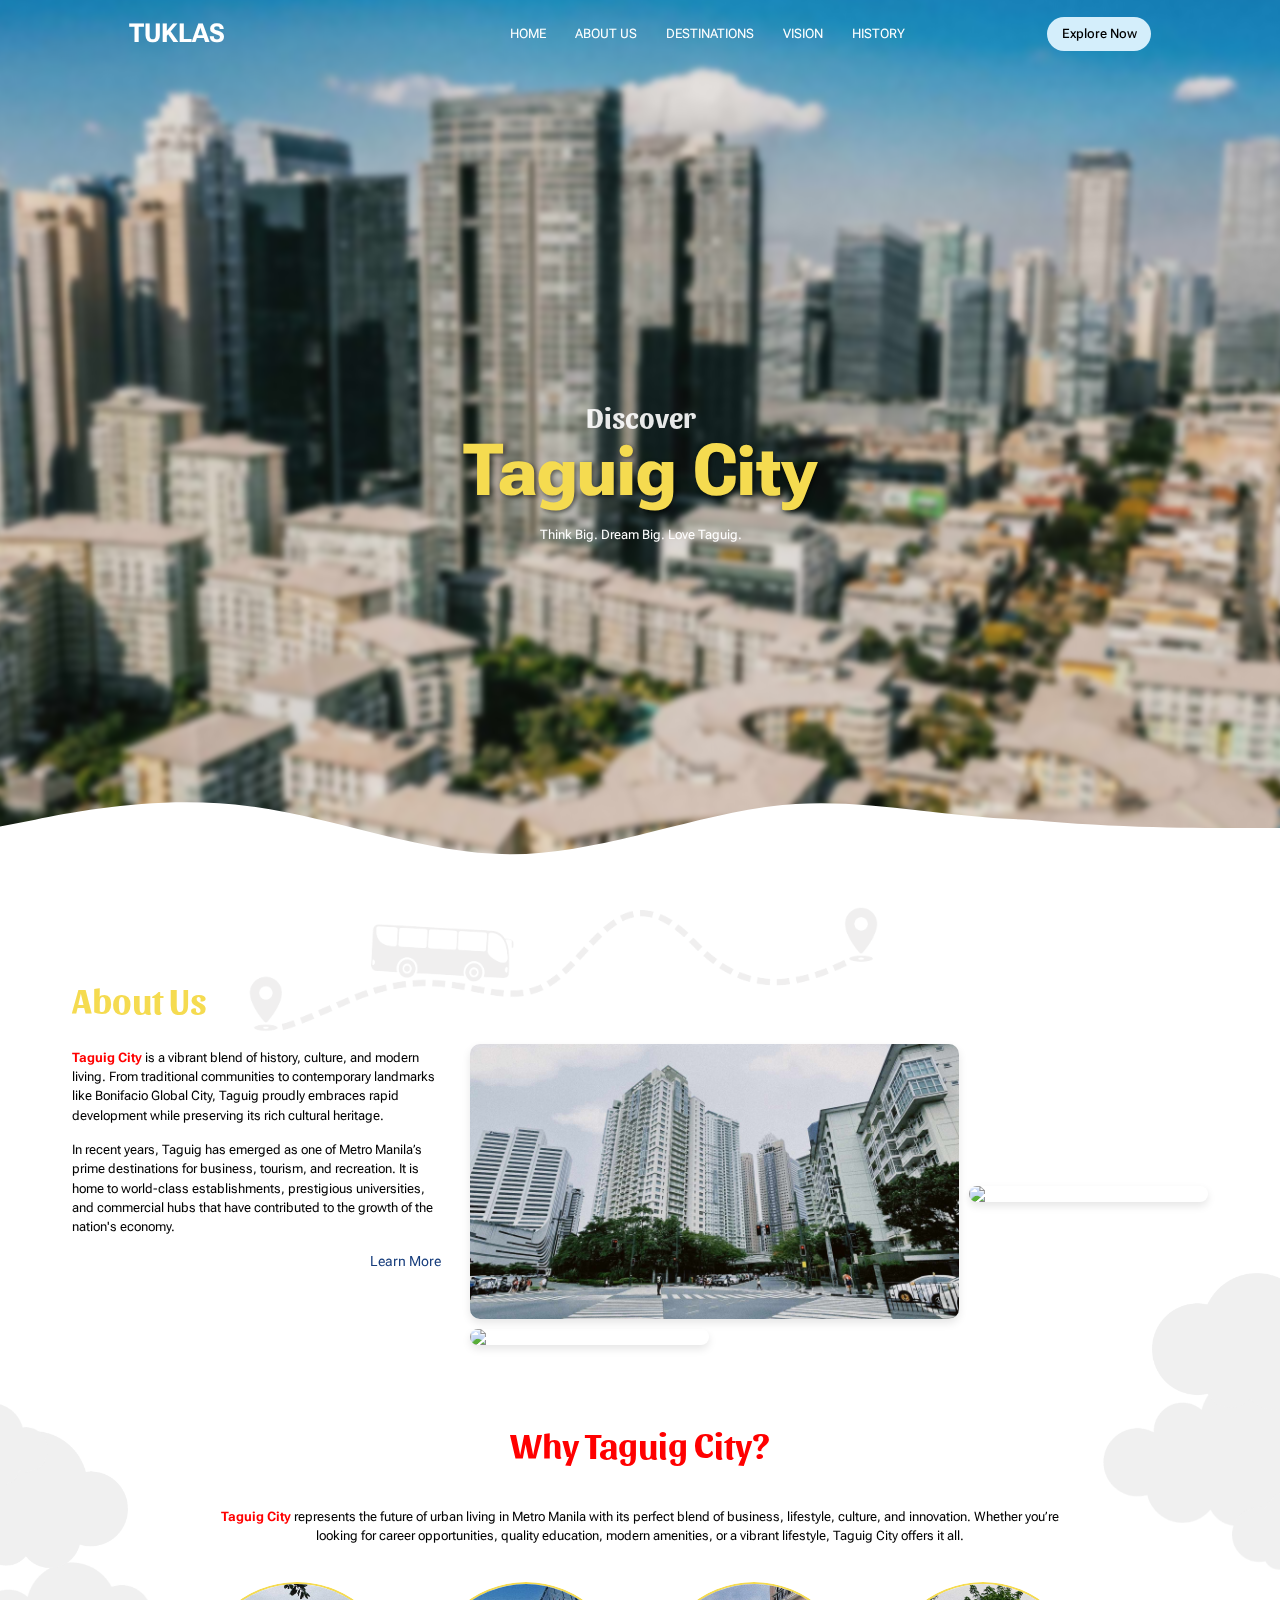
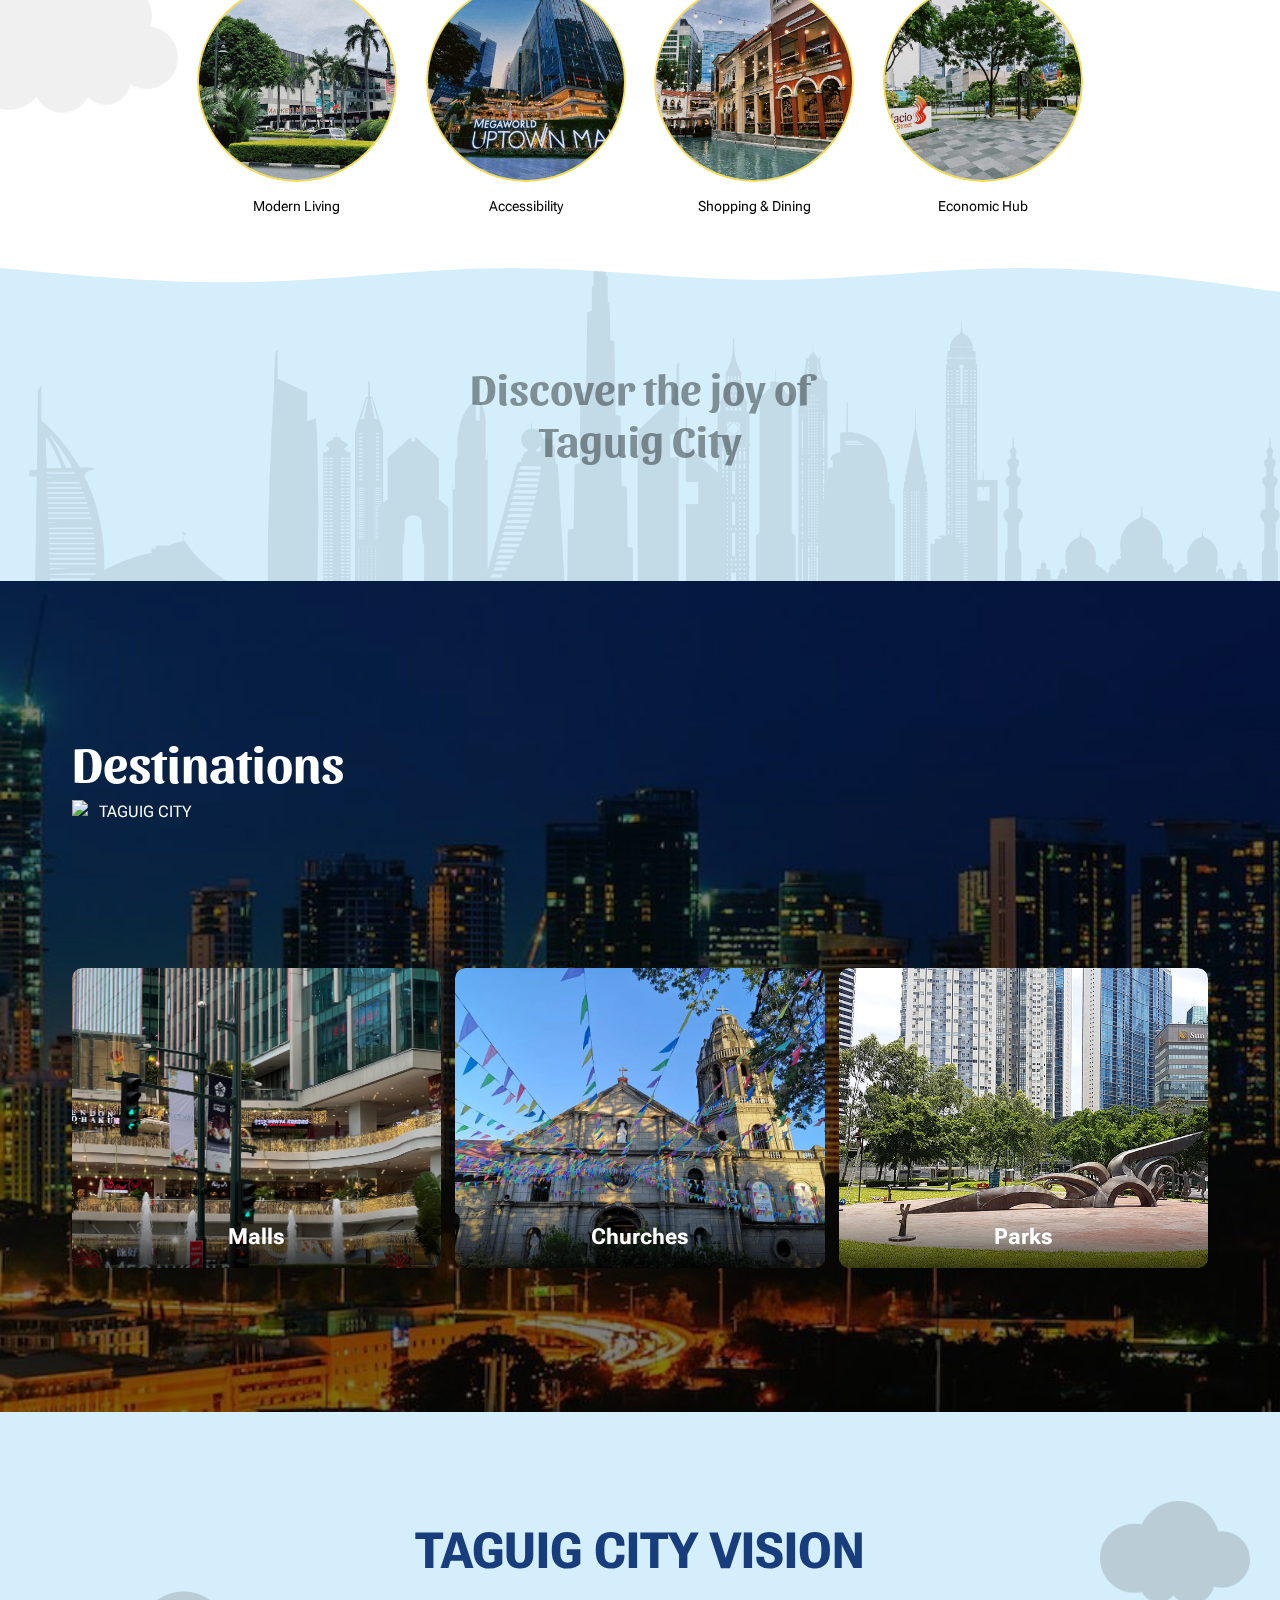
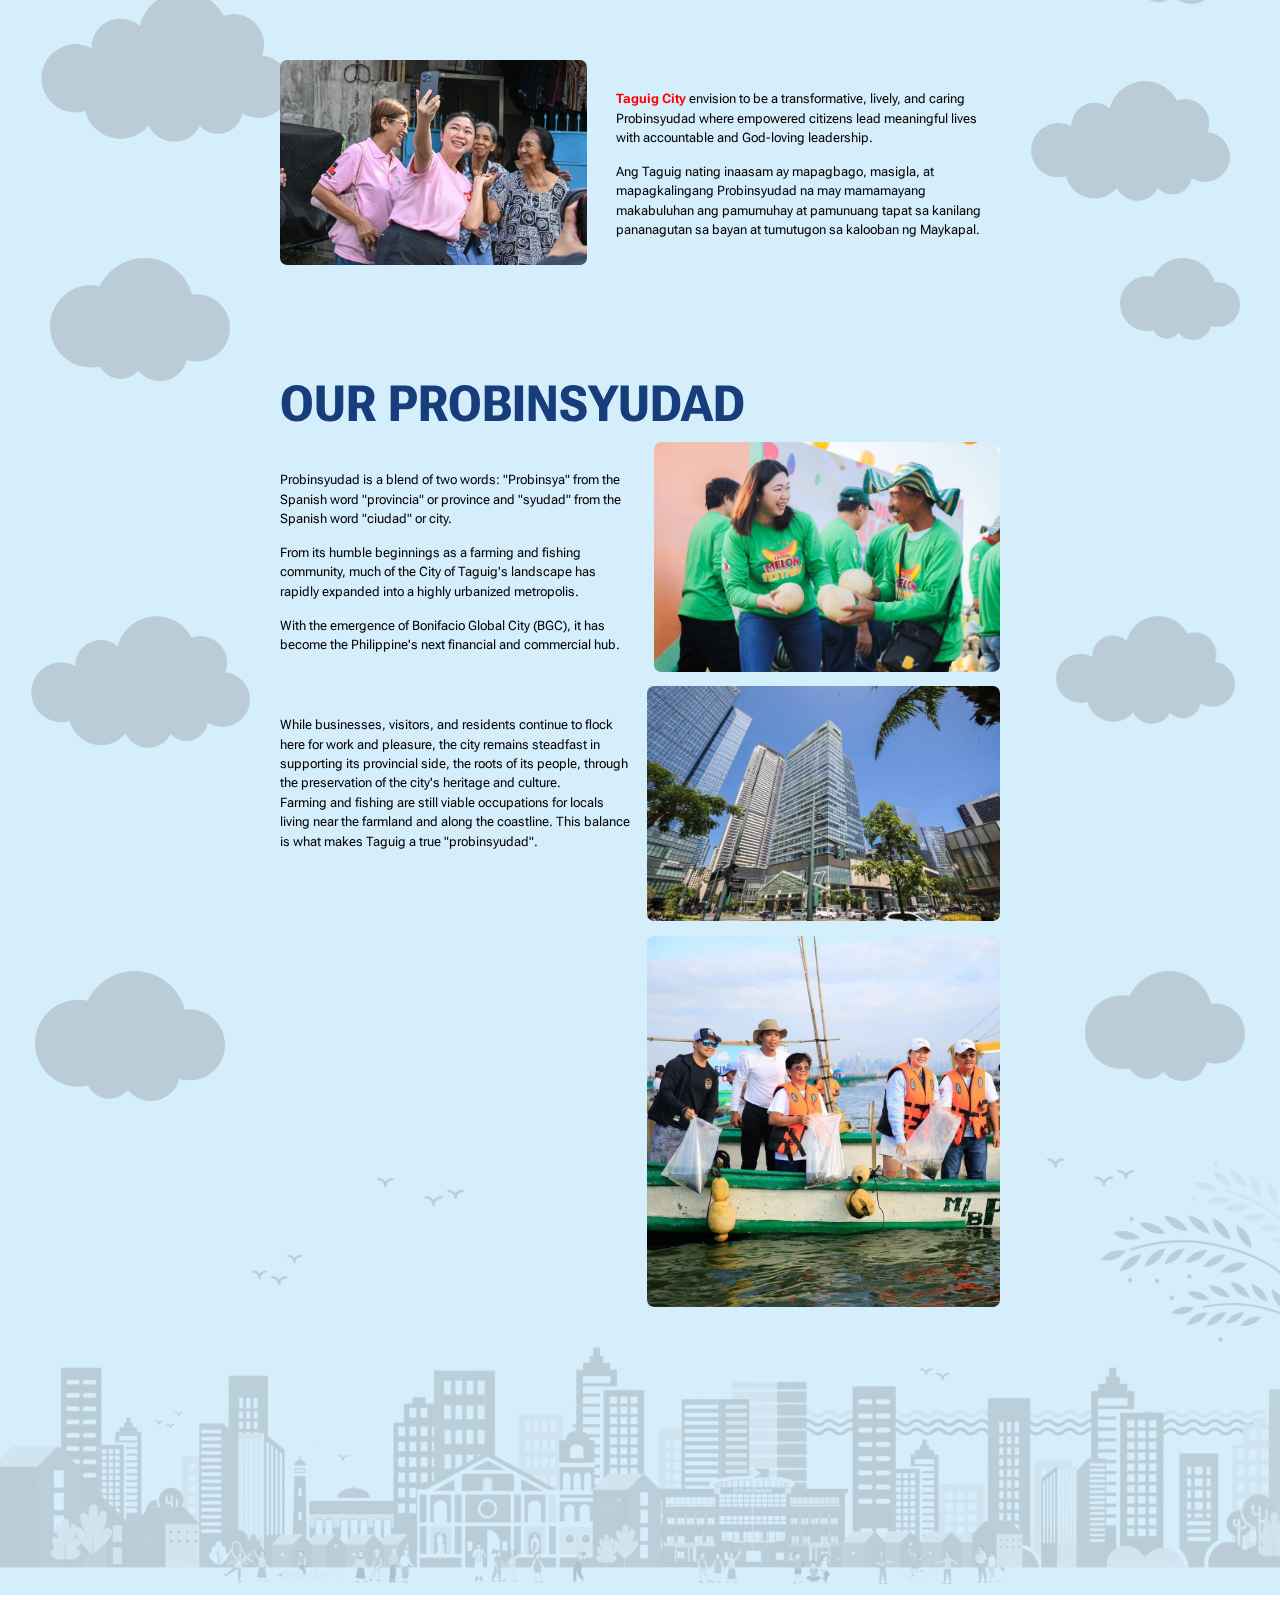
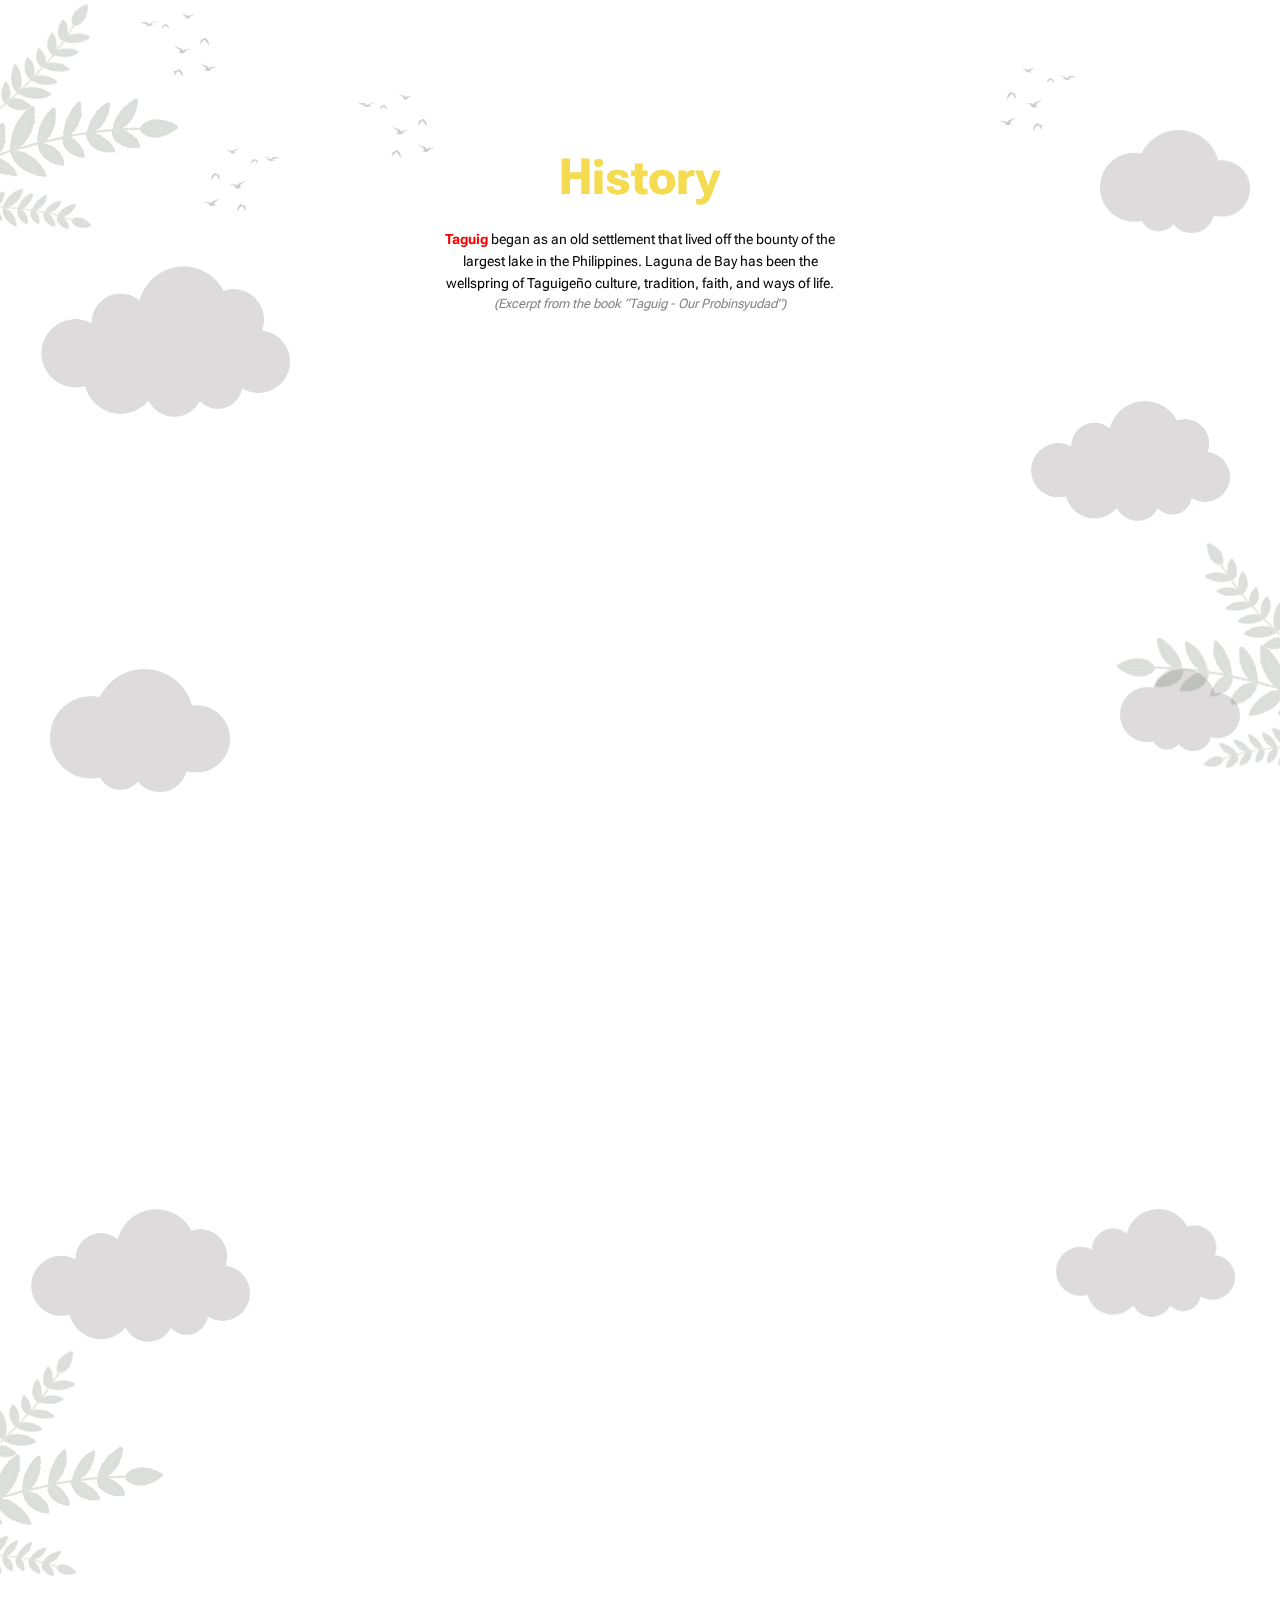
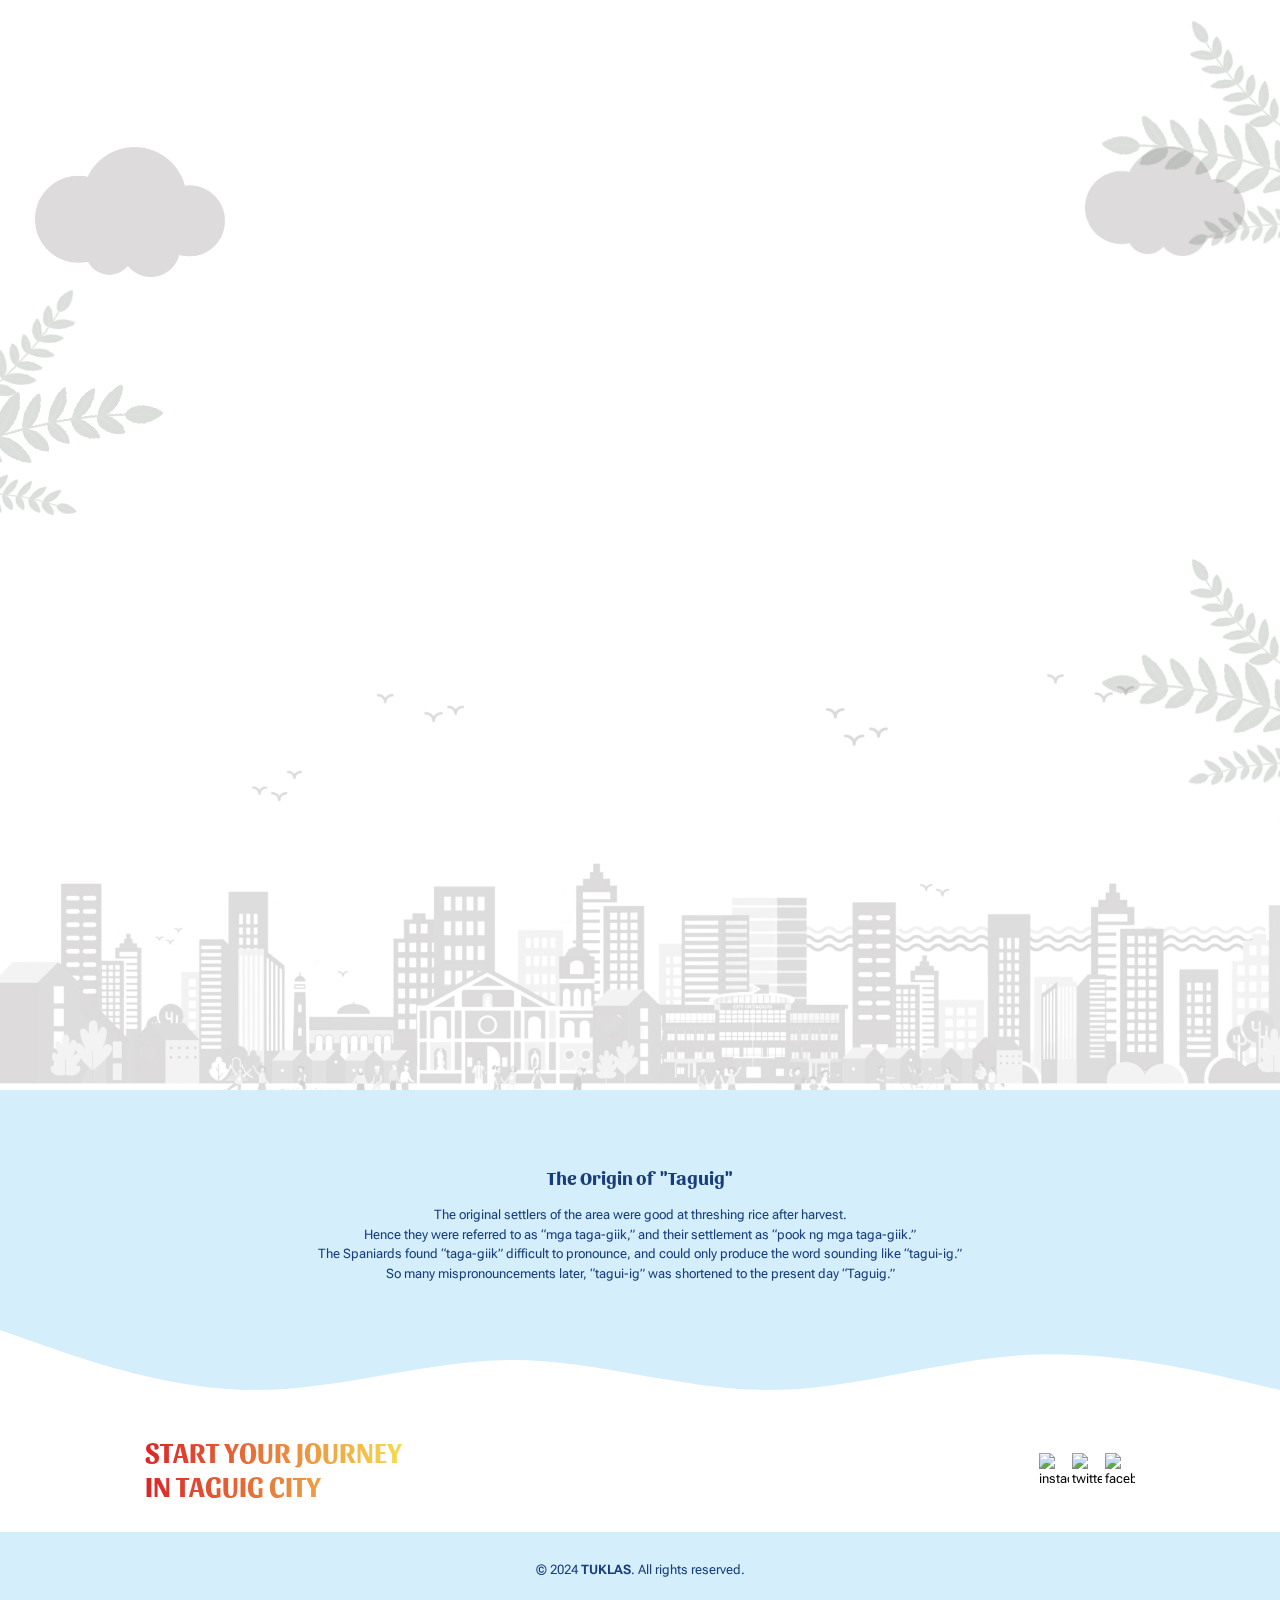
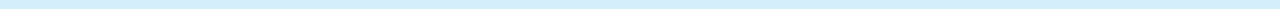
==== index.html @ 66b0b045 "Update index.html" ====
<!DOCTYPE html>
<html lang="en">
  <head>
    <meta charset="UTF-8" />
    <meta name="viewport" content="width=device-width, initial-scale=1.0" />
    <link rel="preconnect" href="https://fonts.googleapis.com" />
    <link rel="preconnect" href="https://fonts.gstatic.com" crossorigin />
    <link
      href="https://fonts.googleapis.com/css2?family=Crimson+Text:ital,wght@0,400;0,600;0,700;1,400;1,600;1,700&family=Roboto+Flex:opsz,wght@8..144,100..1000&family=Sansita:ital,wght@0,400;0,700;0,800;0,900;1,400;1,700;1,800;1,900&display=swap"
      rel="stylesheet"
    />
    <link rel="stylesheet" type="text/css" href="./resources/css/style.css" />
    <title>Tuklas</title>
  </head>
  <body>
    <div class="home container">
      <div class="overlay">
        <header>
          <nav>
            <div class="logo">
              <a href="#"><h1>TUKLAS</h1></a>
            </div>
            <div class="explore-burger">
              <a href="./app/app.html"
                ><button class="explore-btn">Explore Now</button></a
              >
              <div class="hamburger">
                <div class="bar"></div>
                <div class="bar"></div>
                <div class="bar"></div>
              </div>
            </div>
            <ul class="nav-items">
              <li><a href="#">HOME</a></li>
              <li><a href="#">ABOUT US</a></li>
              <li><a href="#">DESTINATIONS</a></li>
              <li><a href="#">VISION</a></li>
              <li><a href="#">HISTORY</a></li>
            </ul>
            <a href="./app/app.html"
              ><button class="explore-btn">Explore Now</button></a
            >
          </nav>
        </header>
        <section class="hero">
          <div class="hero-content">
            <h2>Discover</h2>
            <h1>Taguig City</h1>
            <p>Think Big. Dream Big. Love Taguig.</p>
          </div>
        </section>
      </div>
    </div>
    <!-- About Section -->
    <div class="about container">
      <img class="about-element" src="./resources/images/about-element.png" />
      <div class="about-content">
        <h2>About Us</h2>
        <p>
          <span style="font-weight: bold; color: red">Taguig City</span> is a
          vibrant blend of history, culture, and modern living. From traditional
          communities to contemporary landmarks like Bonifacio Global City,
          Taguig proudly embraces rapid development while preserving its rich
          cultural heritage.
        </p>
        <p>
          In recent years, Taguig has emerged as one of Metro Manila’s prime
          destinations for business, tourism, and recreation. It is home to
          world-class establishments, prestigious universities, and commercial
          hubs that have contributed to the growth of the nation's economy.
        </p>
        <button>Learn More</button>
      </div>
      <div class="about-images">
        <img src="./resources/images/about-1.png" />
        <img src="./resources/images/about-2.png" />
        <img src="./resources/images/about-3.png" />
      </div>
    </div>
    <!-- Why Section -->
    <div class="why container">
      <!-- left -->
      <img class="why-element-1" src="./resources/images/why-element-1.png" />
      <img class="why-element-2" src="./resources/images/why-element-2.png" />
      <img class="why-element-3" src="./resources/images/why-element-2.png" />
      <!-- right -->
      <img class="why-element-4" src="./resources/images/why-element-1.png" />
      <img class="why-element-5" src="./resources/images/why-element-2.png" />
      <img class="why-element-6" src="./resources/images/why-element-2.png" />
      <div class="why-content">
        <h2>Why Taguig City?</h2>
        <p>
          <span style="font-weight: bold; color: red">Taguig City</span>
          represents the future of urban living in Metro Manila with its perfect
          blend of business, lifestyle, culture, and innovation. Whether you’re
          looking for career opportunities, quality education, modern amenities,
          or a vibrant lifestyle, Taguig City offers it all.
        </p>
        <div class="why-images">
          <div class="why-item-1 why-images-item">
            <div class="image-container">
              <img
                class="main-image"
                src="./resources/images/why-1.jpg"
                alt="Why Image 1"
              />
              <img
                class="hover-image"
                src="./resources/images/why-1-hover.jpg"
                alt="Why Image 1 Hover"
              />
            </div>
            <h2>Modern Living</h2>
          </div>
          <div class="why-item-2 why-images-item">
            <div class="image-container">
              <img
                class="main-image"
                src="./resources/images/why-2.jpg"
                alt="Why Image 2"
              />
              <img
                class="hover-image"
                src="./resources/images/why-2-hover.jpg"
                alt="Why Image 2 Hover"
              />
            </div>
            <h2>Accessibility</h2>
          </div>
          <div class="why-item-3 why-images-item">
            <div class="image-container">
              <img
                class="main-image"
                src="./resources/images/why-3.jpg"
                alt="Why Image 3"
              />
              <img
                class="hover-image"
                src="./resources/images/why-3-hover.jpg"
                alt="Why Image 3 Hover"
              />
            </div>
            <h2>Shopping & Dining</h2>
          </div>
          <div class="why-item-4 why-images-item">
            <div class="image-container">
              <img
                class="main-image"
                src="./resources/images/why-4.jpg"
                alt="Why Image 4"
              />
              <img
                class="hover-image"
                src="./resources/images/why-4-hover.jpg"
                alt="Why Image 4 Hover"
              />
            </div>
            <h2>Economic Hub</h2>
          </div>
        </div>
      </div>
    </div>
    <section class="discover container">
      <div class="wave-container">
        <svg
          xmlns="http://www.w3.org/2000/svg"
          viewBox="0 0 1440 320"
          preserveAspectRatio="none"
        >
          <path
            fill="#ffffff"
            d="M0,96L48,112C96,128,192,160,288,160C384,160,480,128,576,128C672,128,768,160,864,160C960,160,1056,128,1152,122.7C1248,117,1344,139,1392,149.3L1440,160L1440,320L1392,320C1344,320,1248,320,1152,320C1056,320,960,320,864,320C768,320,672,320,576,320C480,320,384,320,288,320C192,320,96,320,48,320L0,320Z"
          ></path>
        </svg>
      </div>
      <div class="discover-content">
        <h2>Discover the joy of <br />Taguig City</h2>
      </div>
      <img
        class="discover-element"
        src="./resources/images/discover-element.png"
      />
    </section>
    <section class="destinations container">
      <div class="destinations-header">
        <h2>Destinations</h2>
        <p>
          <img
            width="20"
            height="20"
            src="https://img.icons8.com/ios-glyphs/20/ffffff/marker--v1.png"
            alt="marker--v1"
          />Taguig City
        </p>
      </div>
      <div class="destination-items">
        <div class="destination-item">
          <div class="destination-image-container">
            <img src="./resources/images/destination-1.webp" alt="Malls" />
            <h3>Malls</h3>
          </div>
        </div>
        <div class="destination-item">
          <div class="destination-image-container">
            <img src="./resources/images/destination-2.webp" alt="Churches" />
            <h3>Churches</h3>
          </div>
        </div>
        <div class="destination-item">
          <div class="destination-image-container">
            <img src="./resources/images/destination-3.jpg" alt="Parks" />
            <h3>Parks</h3>
          </div>
        </div>
        <!-- <div class="destination-item">
          <div class="destination-image-container">
            <img src="./resources/images/destination-4.jpg" alt="History" />
            <h3>History</h3>
          </div>
        </div> -->
      </div>
    </section>
    <section class="vision container">
      <img
        src="./resources/images/cloud-3.png"
        class="vision-element vision-element-1"
      />
      <img
        src="./resources/images/cloud-4.png"
        class="vision-element vision-element-2"
      />
      <img
        src="./resources/images/cloud-3.png"
        class="vision-element vision-element-3"
      />
      <img
        src="./resources/images/cloud-4.png"
        class="vision-element vision-element-4"
      />
      <img
        src="./resources/images/cloud-3.png"
        class="vision-element vision-element-5"
      />
      <img
        src="./resources/images/cloud-4.png"
        class="vision-element vision-element-6"
      />
      <img
        src="./resources/images/cloud-3.png"
        class="vision-element vision-element-7"
      />
      <img
        src="./resources/images/cloud-4.png"
        class="vision-element vision-element-8"
      />
      <img
        src="./resources/images/cloud-3.png"
        class="vision-element vision-element-9"
      />
      <h2>Taguig City Vision</h2>
      <div class="vision-content">
        <img src="./resources/images/vision-1.jpg" />
        <div>
          <p>
            <span style="font-weight: bold; color: red">Taguig City</span>
            envision to be a transformative, lively, and caring Probinsyudad
            where empowered citizens lead meaningful lives with accountable and
            God-loving leadership.
          </p>
          <p>
            Ang Taguig nating inaasam ay mapagbago, masigla, at mapagkalingang
            Probinsyudad na may mamamayang makabuluhan ang pamumuhay at
            pamunuang tapat sa kanilang pananagutan sa bayan at tumutugon sa
            kalooban ng Maykapal.
          </p>
        </div>
      </div>
      <div class="province-content">
        <h2>Our Probinsyudad</h2>
        <div class="province-content-1">
          <div>
            <p>
              Probinsyudad is a blend of two words: "Probinsya" from the Spanish
              word "provincia" or province and "syudad" from the Spanish word
              "ciudad" or city.
            </p>
            <p>
              From its humble beginnings as a farming and fishing community,
              much of the City of Taguig's landscape has rapidly expanded into a
              highly urbanized metropolis.
            </p>
            <p>
              With the emergence of Bonifacio Global City (BGC), it has become
              the Philippine's next financial and commercial hub.
            </p>
          </div>
          <img src="./resources/images/vision-2.jpg" />
        </div>
        <div class="province-content-2">
          <div>
            <p>
              While businesses, visitors, and residents continue to flock here
              for work and pleasure, the city remains steadfast in supporting
              its provincial side, the roots of its people, through the
              preservation of the city's heritage and culture.
            </p>
            <p>
              Farming and fishing are still viable occupations for locals living
              near the farmland and along the coastline. This balance is what
              makes Taguig a true "probinsyudad".
            </p>
          </div>
          <img src="./resources/images/vision-3.jpg" class="vision-img-1" />
          <img src="./resources/images/vision-4.jpg" class="vision-img-2" />
        </div>
        <img
          src="./resources/images/vision-element.png"
          class="vision-footer-element"
        />
      </div>
    </section>
    <section class="history container">
      <img
        src="./resources/images/cloud-3.png"
        class="vision-element vision-element-1 history-element history-element-1"
      />
      <img
        src="./resources/images/cloud-4.png"
        class="vision-element vision-element-2 history-element history-element-2"
      />
      <img
        src="./resources/images/cloud-3.png"
        class="vision-element vision-element-3 history-element history-element-3"
      />
      <img
        src="./resources/images/cloud-4.png"
        class="vision-element vision-element-4 history-element history-element-4"
      />
      <img
        src="./resources/images/cloud-3.png"
        class="vision-element vision-element-5 history-element history-element-5"
      />
      <img
        src="./resources/images/cloud-4.png"
        class="vision-element vision-element-6 history-element history-element-6"
      />
      <img
        src="./resources/images/cloud-3.png"
        class="vision-element vision-element-7 history-element history-element-7"
      />
      <img
        src="./resources/images/cloud-4.png"
        class="vision-element vision-element-8 history-element history-element-8"
      />
      <img
        src="./resources/images/cloud-3.png"
        class="vision-element vision-element-9 history-element history-element-9"
      />
      <div class="birds-container">
        <img src="./resources/images/birds.png" class="bird-1" />
        <img src="./resources/images/birds.png" class="bird-2" />
        <img src="./resources/images/birds.png" class="bird-3" />
        <img src="./resources/images/birds.png" class="bird-4" />
        <!-- <img src="./resources/images/birds.png" class="bird-5" />
        <img src="./resources/images/birds.png" class="bird-6" /> -->
      </div>
      <div class="leaves-container">
        <!-- Left leaves -->
        <div class="leaf-left-1">
          <img src="./resources/images/leaf.gif" class="leaf-1" />
          <img src="./resources/images/leaf.gif" class="leaf-2" />
          <img src="./resources/images/leaf.gif" class="leaf-3" />
        </div>

        <div class="leaf-left-2">
          <img src="./resources/images/leaf.gif" class="leaf-1" />
          <img src="./resources/images/leaf.gif" class="leaf-2" />
          <img src="./resources/images/leaf.gif" class="leaf-3" />
        </div>

        <div class="leaf-left-3">
          <img src="./resources/images/leaf.gif" class="leaf-1" />
          <img src="./resources/images/leaf.gif" class="leaf-2" />
          <img src="./resources/images/leaf.gif" class="leaf-3" />
        </div>

        <!-- Right leaves -->
        <div class="leaf-right-1">
          <img src="./resources/images/leaf.gif" class="leaf-1" />
          <img src="./resources/images/leaf.gif" class="leaf-2" />
          <img src="./resources/images/leaf.gif" class="leaf-3" />
        </div>

        <div class="leaf-right-2">
          <img src="./resources/images/leaf.gif" class="leaf-1" />
          <img src="./resources/images/leaf.gif" class="leaf-2" />
          <img src="./resources/images/leaf.gif" class="leaf-3" />
        </div>

        <div class="leaf-right-3">
          <img src="./resources/images/leaf.gif" class="leaf-1" />
          <img src="./resources/images/leaf.gif" class="leaf-2" />
          <img src="./resources/images/leaf.gif" class="leaf-3" />
        </div>
      </div>

      <div class="history-content">
        <div class="history-header">
          <h2>History</h2>
          <div>
            <p style="font-size: 1rem">
              <span style="font-weight: bold; color: red">Taguig</span> began as
              an old settlement that lived off the bounty of the largest lake in
              the Philippines. Laguna de Bay has been the wellspring of
              Taguigeño culture, tradition, faith, and ways of life.
            </p>
            <p class="sub">
              (Excerpt from the book “Taguig - Our Probinsyudad”)
            </p>
          </div>
        </div>
        <div class="history-items">
          <div class="history-item history-item-1" data-period="1">
            <img
              src="./resources/images/history-1.jpg"
              alt="Early Taguig History"
            />
            <div class="history-description history-description-1">
              <li>
                <span style="font-weight: bold">Early 1500s</span> - Started as
                a settlement under the Kingdom of Tondo with a population of
                about 800 farmers and fishermen, believed to be mixed with
                Chinese settlers.
              </li>
              <li>
                <span style="font-weight: bold">1583</span> - Formally
                recognized as a part of the Encomienda del Tondo.
              </li>
            </div>
          </div>

          <div class="history-item history-item-2" data-period="2">
            <img src="./resources/images/history-2.jpg" alt="Colonial Taguig" />
            <div class="history-description history-description-2">
              <li>
                <span style="font-weight: bold">1587</span> - The settlement
                already known as Taguig was declared a pueblo or town of the
                province of Manila, comprised of nine (9) barrios.
              </li>
              <li>
                <span style="font-weight: bold">1900s</span> - General Order No.
                4 proclaimed Taguig as an independent municipality.
              </li>
            </div>
          </div>

          <div class="history-item history-item-3" data-period="3">
            <img
              src="./resources/images/history-3.jpg"
              alt="Early Modern Taguig"
            />
            <div class="history-description history-description-3">
              <li>
                <span style="font-weight: bold">1901</span> - Incorporated as
                part of Rizal Province.
              </li>
              <li>
                <span style="font-weight: bold">1908</span> - Declared as an
                independent Municipality together with Pateros.
              </li>
              <li>
                <span style="font-weight: bold">1918</span> - Taguig and Pateros
                were separated and became independent municipalities of Rizal
                Province.
              </li>
            </div>
          </div>

          <div class="history-item history-item-4" data-period="4">
            <img src="./resources/images/history-4.jpg" alt="Modern Taguig" />
            <div class="history-description history-description-4">
              <li>
                <span style="font-weight: bold">1975</span> - Taguig became part
                of the National Capital Region under P.D. No. 824.
              </li>
              <li>
                <span style="font-weight: bold">1998</span> - Republic Act No.
                8487 converted the Municipality of Taguig into a Highly
                Urbanized City.
              </li>
              <li>
                <span style="font-weight: bold">2008</span> - Taguig was
                politically subdivided into 28 barangays.
              </li>
              <li>
                <span style="font-weight: bold">2022</span> - Supreme Court
                affirms Taguig's jurisdiction over BGC and 10 additional EMBO
                barangays.
              </li>
            </div>
          </div>
        </div>
      </div>
      <img
        src="./resources/images/history-element.png"
        class="history-footer-element"
      />
    </section>
    <section class="origin container">
      <div class="origin-content">
        <h2>The Origin of ‎  "Taguig"</h2>
        <p>
          The original settlers of the area were good at threshing rice after
          harvest. <br />Hence they were referred to as “mga taga-giik,” and
          their settlement as “pook ng mga taga-giik.” <br />The Spaniards found
          “taga-giik” difficult to pronounce, and could only produce the word
          sounding like “tagui-ig.” <br />So many mispronouncements later,
          “tagui-ig” was shortened to the present day “Taguig.”
        </p>
      </div>
      <div class="origin-wave-container">
        <svg
          xmlns="http://www.w3.org/2000/svg"
          viewBox="0 0 1440 320"
          preserveAspectRatio="none"
        >
          <path
            fill="#ffffff"
            d="M0,160L48,192C96,224,192,288,288,288C384,288,480,224,576,224C672,224,768,288,864,288C960,288,1056,224,1152,213.3C1248,203,1344,245,1392,266.7L1440,288L1440,320L1392,320C1344,320,1248,320,1152,320C1056,320,960,320,864,320C768,320,672,320,576,320C480,320,384,320,288,320C192,320,96,320,48,320L0,320Z"
          ></path>
        </svg>
      </div>
    </section>
    <section class="footer">
      <div class="footer-content-1">
        <h2>Start Your Journey <br />In taguig city</h2>
        <div>
          <a href="https://www.instagram.com/taguigcity/?hl=en" target="_blank">
            <img
              width="30"
              height="30"
              src="https://img.icons8.com/ios-filled/30/instagram-new--v1.png"
              alt="instagram-new--v1"
            />
          </a>
          <a href="https://x.com/IloveTaguig1" target="_blank">
            <img
              width="30"
              height="30"
              src="https://img.icons8.com/ios-glyphs/30/twitter--v1.png"
              alt="twitter--v1"
            />
          </a>
          <a href="https://www.facebook.com/taguigcity/" target="_blank">
            <img
              width="30"
              height="30"
              src="https://img.icons8.com/ios-filled/30/facebook-new.png"
              alt="facebook-new"
            />
          </a>
        </div>
      </div>
      <div class="footer-content-2">
        <p>
          © 2024 <span style="font-weight: bold">TUKLAS</span>. All rights
          reserved.
        </p>
      </div>
    </section>
    <script type="module" src="./index.js"></script>
  </body>
</html>
---- resources/css/style.css ----
@import "./header.css";
@import "./background.css";
@import "./hero.css";
@import "../../pages/about/css/about.css";
@import "../../pages/why/css/why.css";
@import "../../pages/discover/discover.css";
@import "../../pages/destination/destination.css";
@import "../../pages/vision/vision.css";
@import "../../pages/history/history.css";
@import "../../pages/origin/origin.css";
@import "../../pages/footer/footer.css";

:root {
  --font-sans: "Roboto Flex", sans-serif;
  --font-cursive: "Sansita", cursive;
  --font-serif: "Crimson Text", serif;

  --color-primary: #d4eefb;
  --color-dark-blue: #173d7c;
  --color-yellow: #f5db50;
}

*,
*::before,
*::after {
  box-sizing: border-box;
  margin: 0;
  padding: 0;
}

html,
body {
  height: 100%;
  font-family: var(--font-sans);
  font-size: 0.9rem;
  line-height: 1.5;
  -webkit-font-smoothing: antialiased;
  -moz-osx-font-smoothing: grayscale;
  text-rendering: optimizeLegibility;
  -ms-overflow-style: none; /* IE and Edge */
  scrollbar-width: none; /* Firefox */
}

img,
picture,
video,
canvas,
svg {
  display: block;
  max-width: 100%;
}

input,
button,
textarea,
select {
  font: inherit;
  margin: 0;
  padding: 0;
  border: none;
  background: none;
  color: inherit;
  outline: none;
  box-shadow: none;
  appearance: none;
  -webkit-appearance: none;
  -moz-appearance: none;
}

button {
  cursor: pointer;
}

textarea {
  resize: none;
}

p,
h1,
h2,
h3,
h4,
h5,
h6 {
  overflow-wrap: break-word;
}

li {
  list-style: none;
}

a {
  text-decoration: none;
  color: inherit;
}

#root,
#__next {
  isolation: isolate;
}

::-webkit-scrollbar {
  display: none;
}

.container {
  position: relative;
}

.home {
  /* width: 100vw; */
  /* height: 100%; */
  height: 100vh;
}

header,
.container {
  padding: 0 1rem; /* Default padding */
}

/* Small devices (landscape phones, 576px and up) */
@media (min-width: 576px) {
  header,
  .container {
    padding: 0 2rem;
  }
}

/* Medium devices (tablets, 768px and up) */
@media (min-width: 768px) {
  header,
  .container {
    padding: 0 3rem;
  }
}

/* Large devices (desktops, 992px and up) */
@media (min-width: 992px) {
  header,
  .container {
    padding: 0 4rem;
  }
}

/* Extra large devices (large desktops, 1200px and up) */
@media (min-width: 1200px) {
  header,
  .container {
    padding: 0 5rem;
  }
}
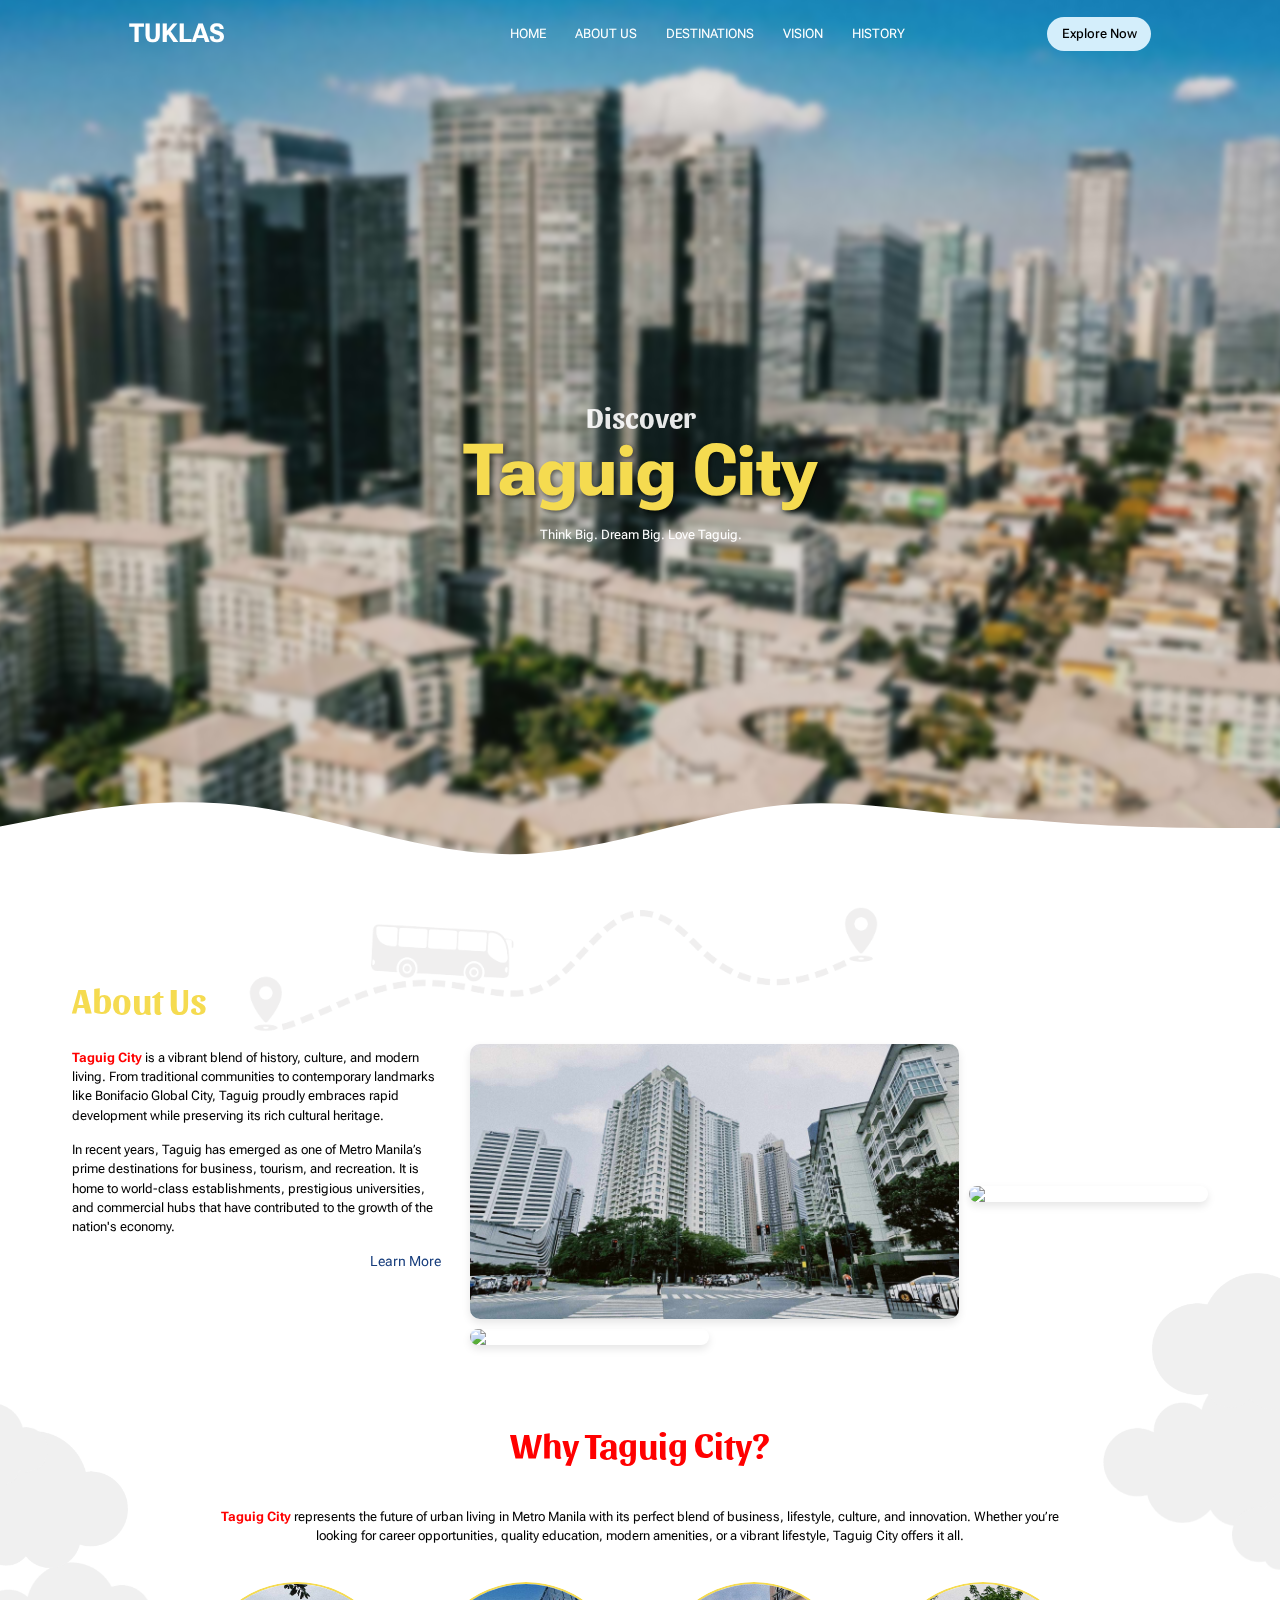
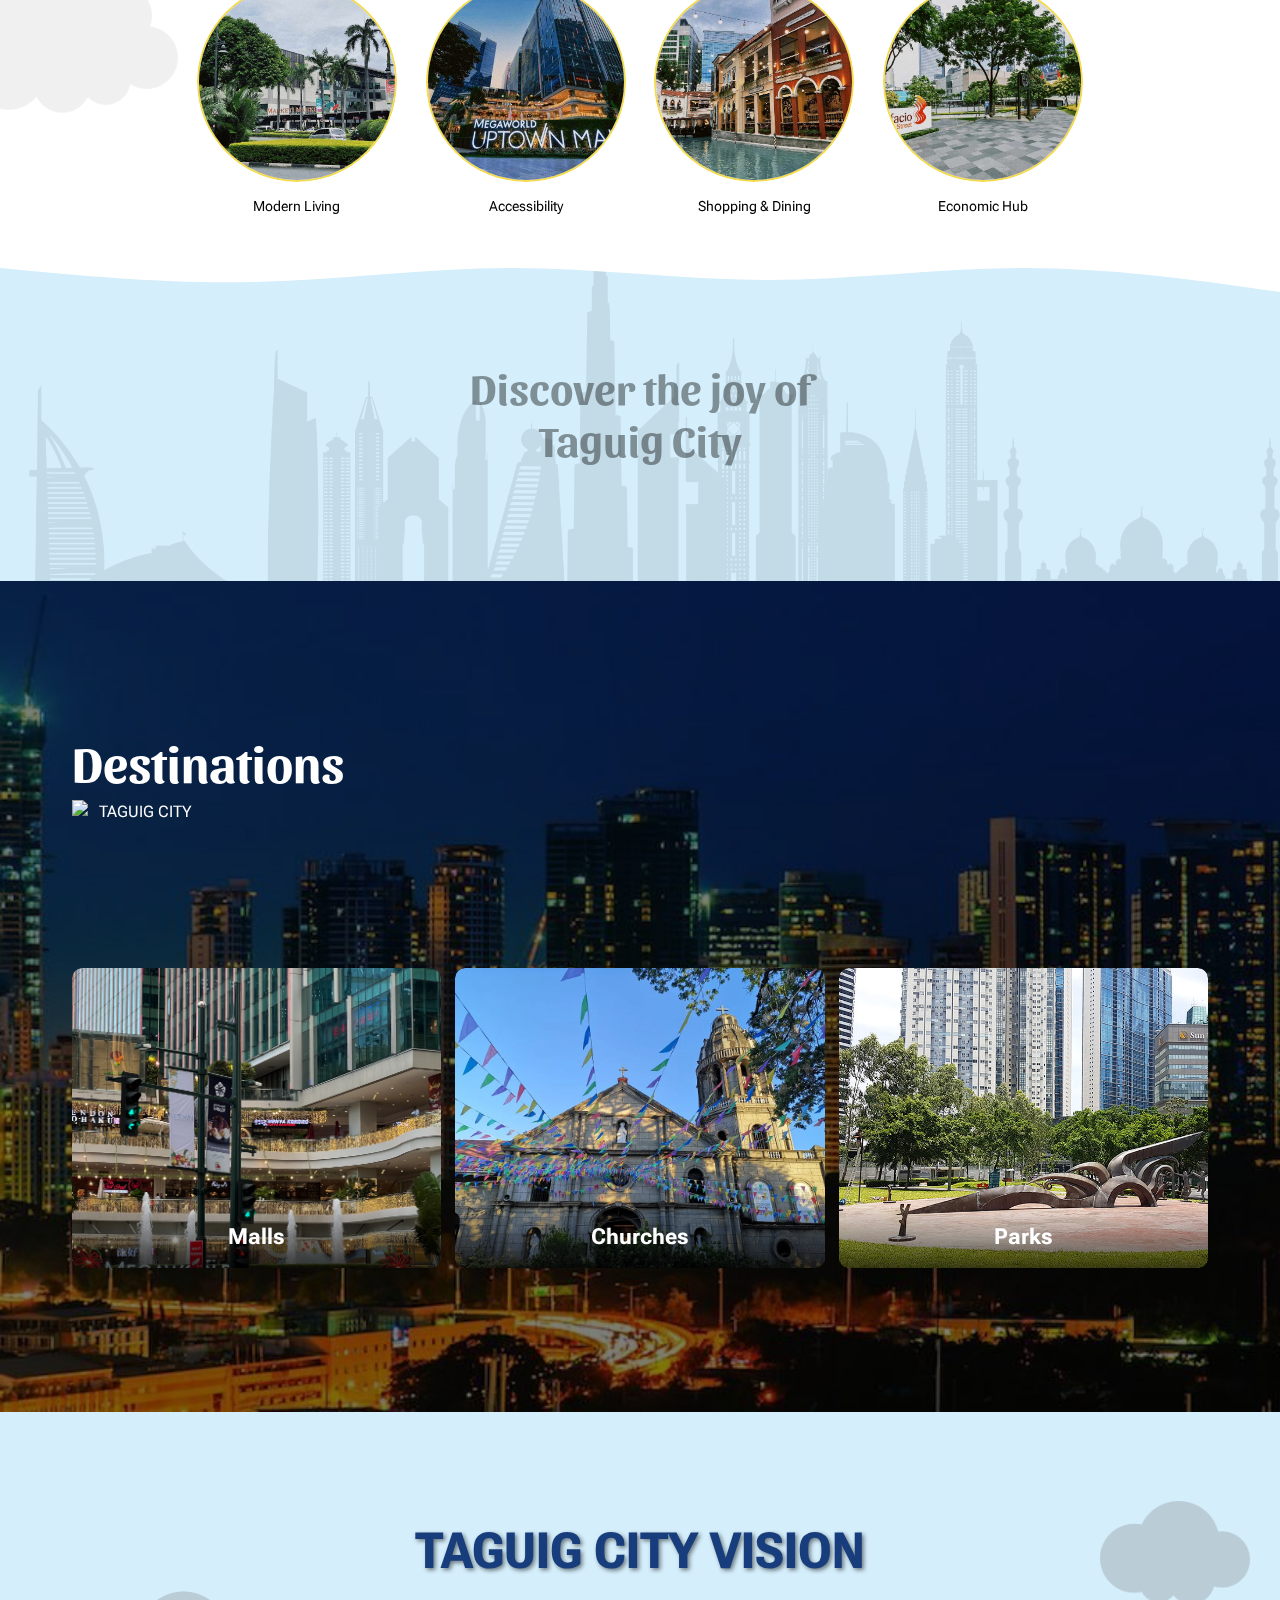
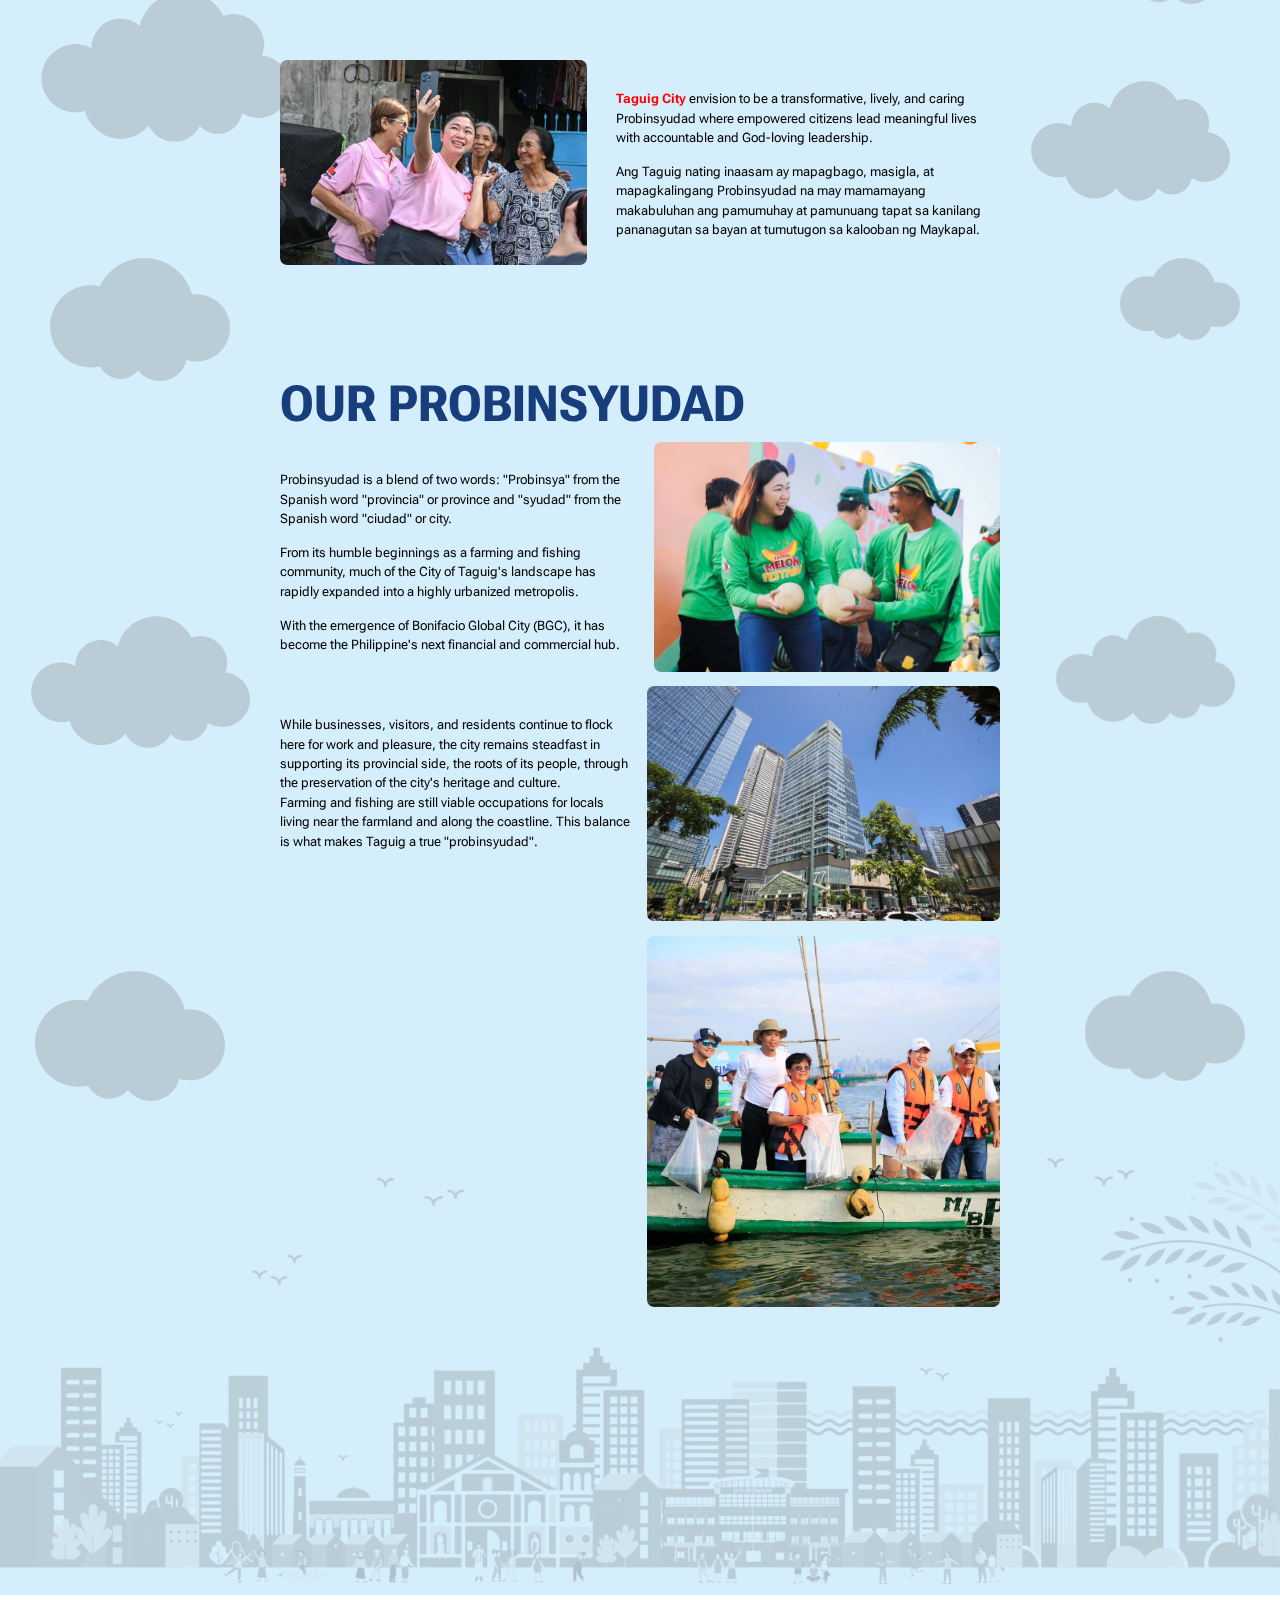
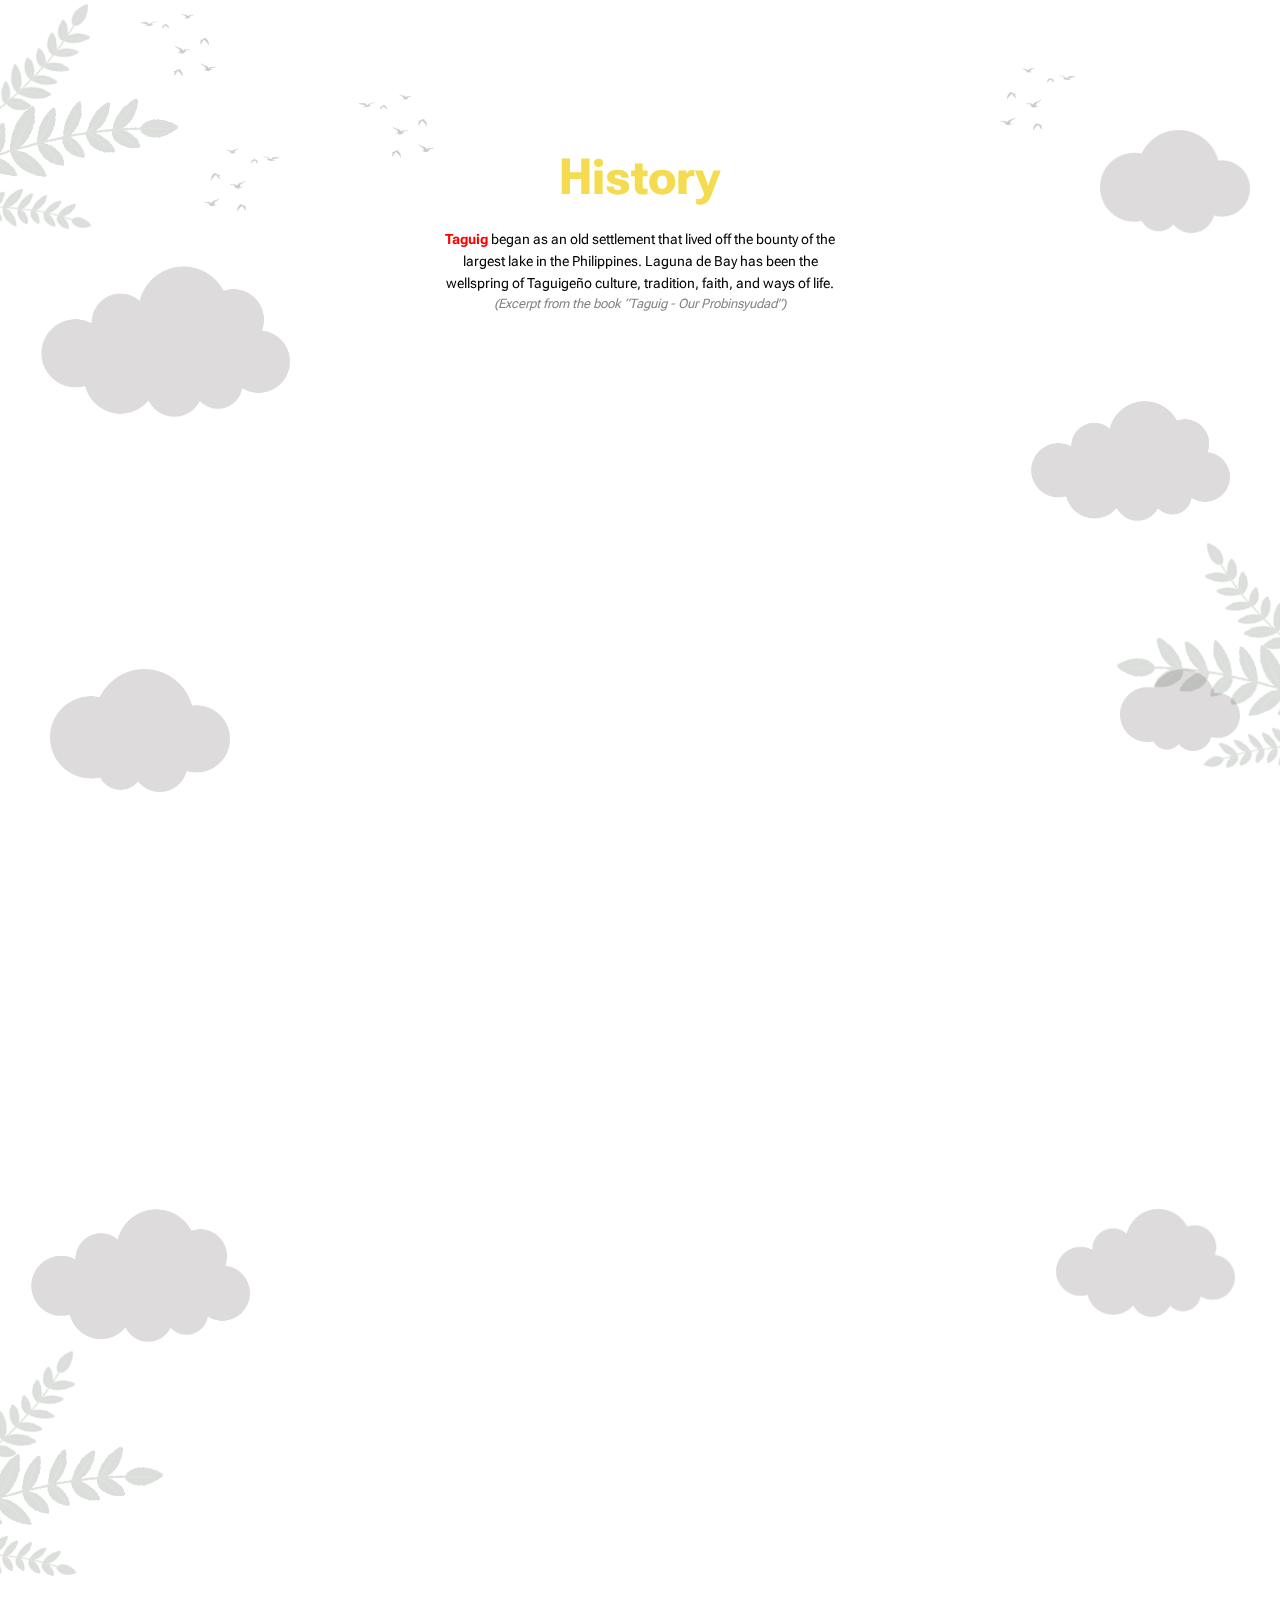
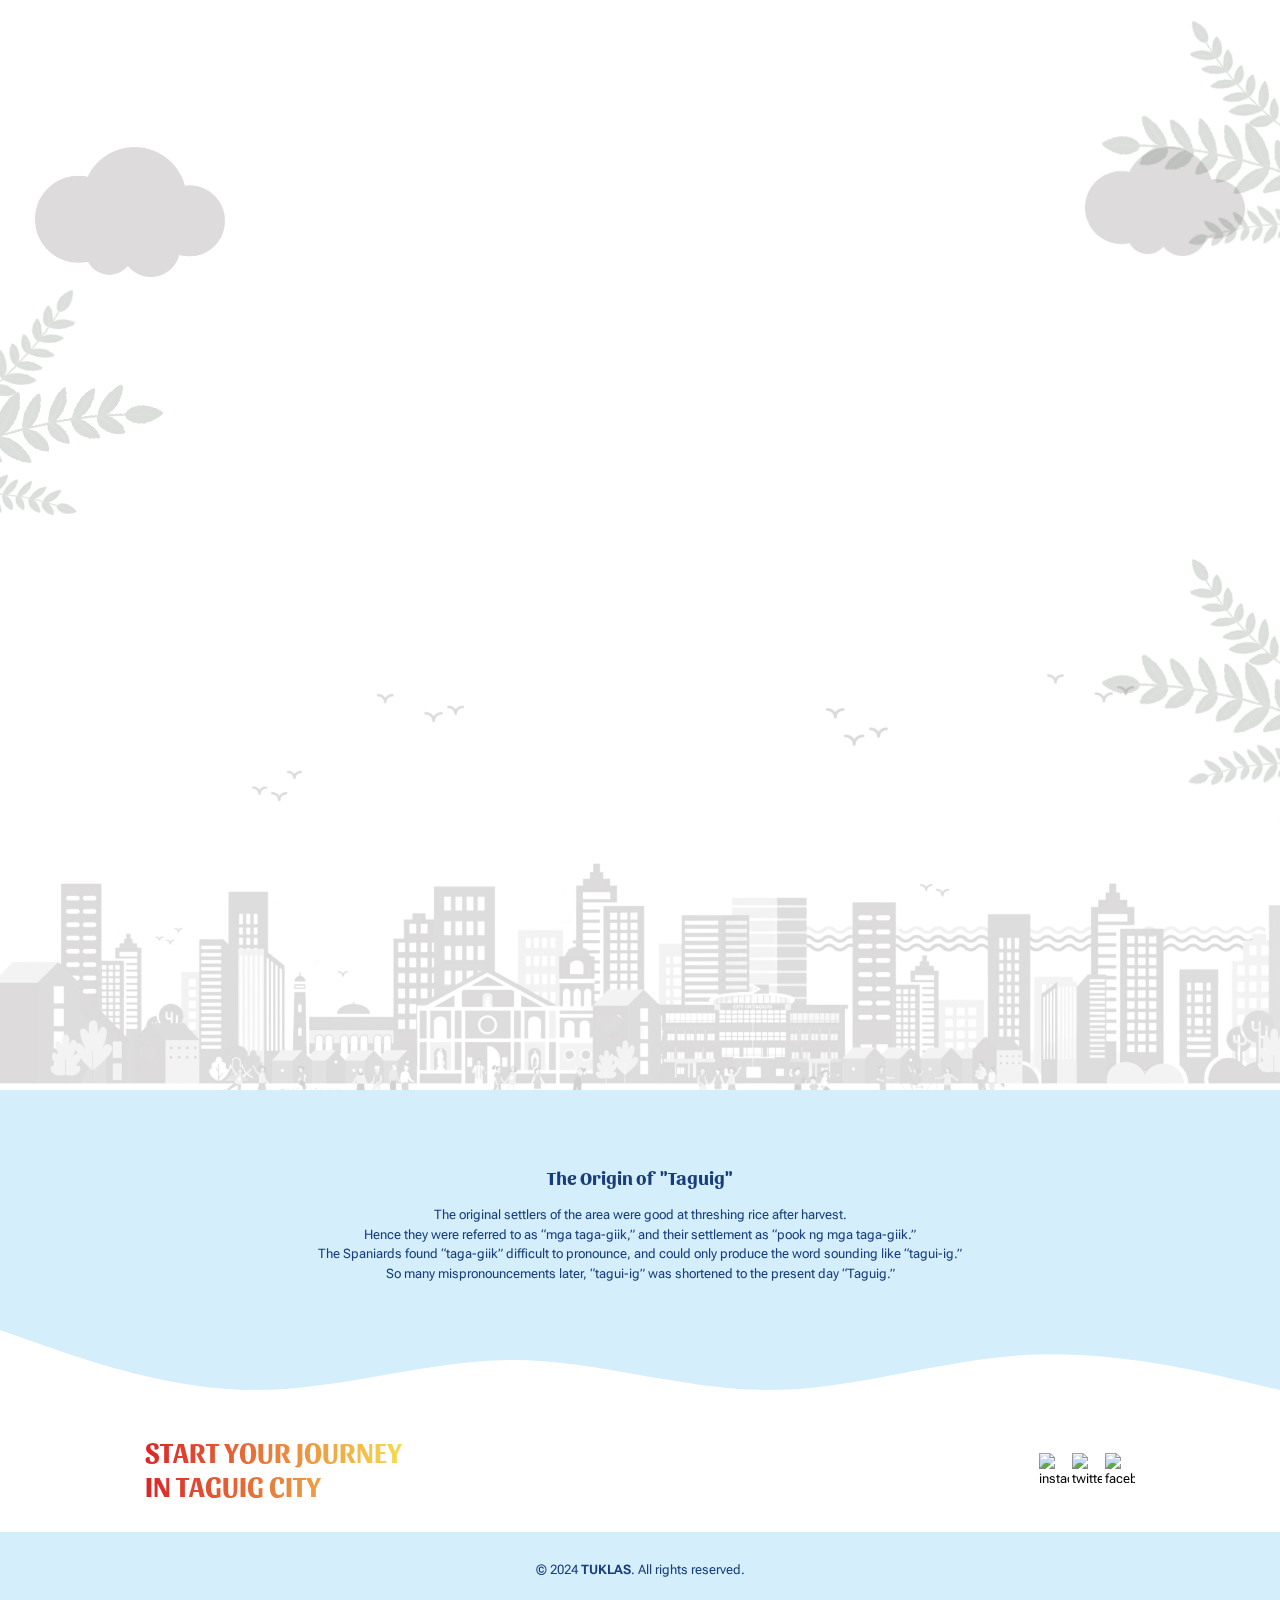
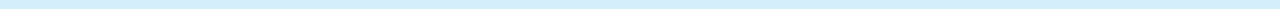
==== commit 29231976: "Update index.html" ====
--- a/index.html
+++ b/index.html
@@ -69,7 +69,7 @@
           world-class establishments, prestigious universities, and commercial
           hubs that have contributed to the growth of the nation's economy.
         </p>
-        <button>Learn More</button>
+        <button id="learn-more-btn">Learn More</button>
       </div>
       <div class="about-images">
         <img src="./resources/images/about-1.png" />
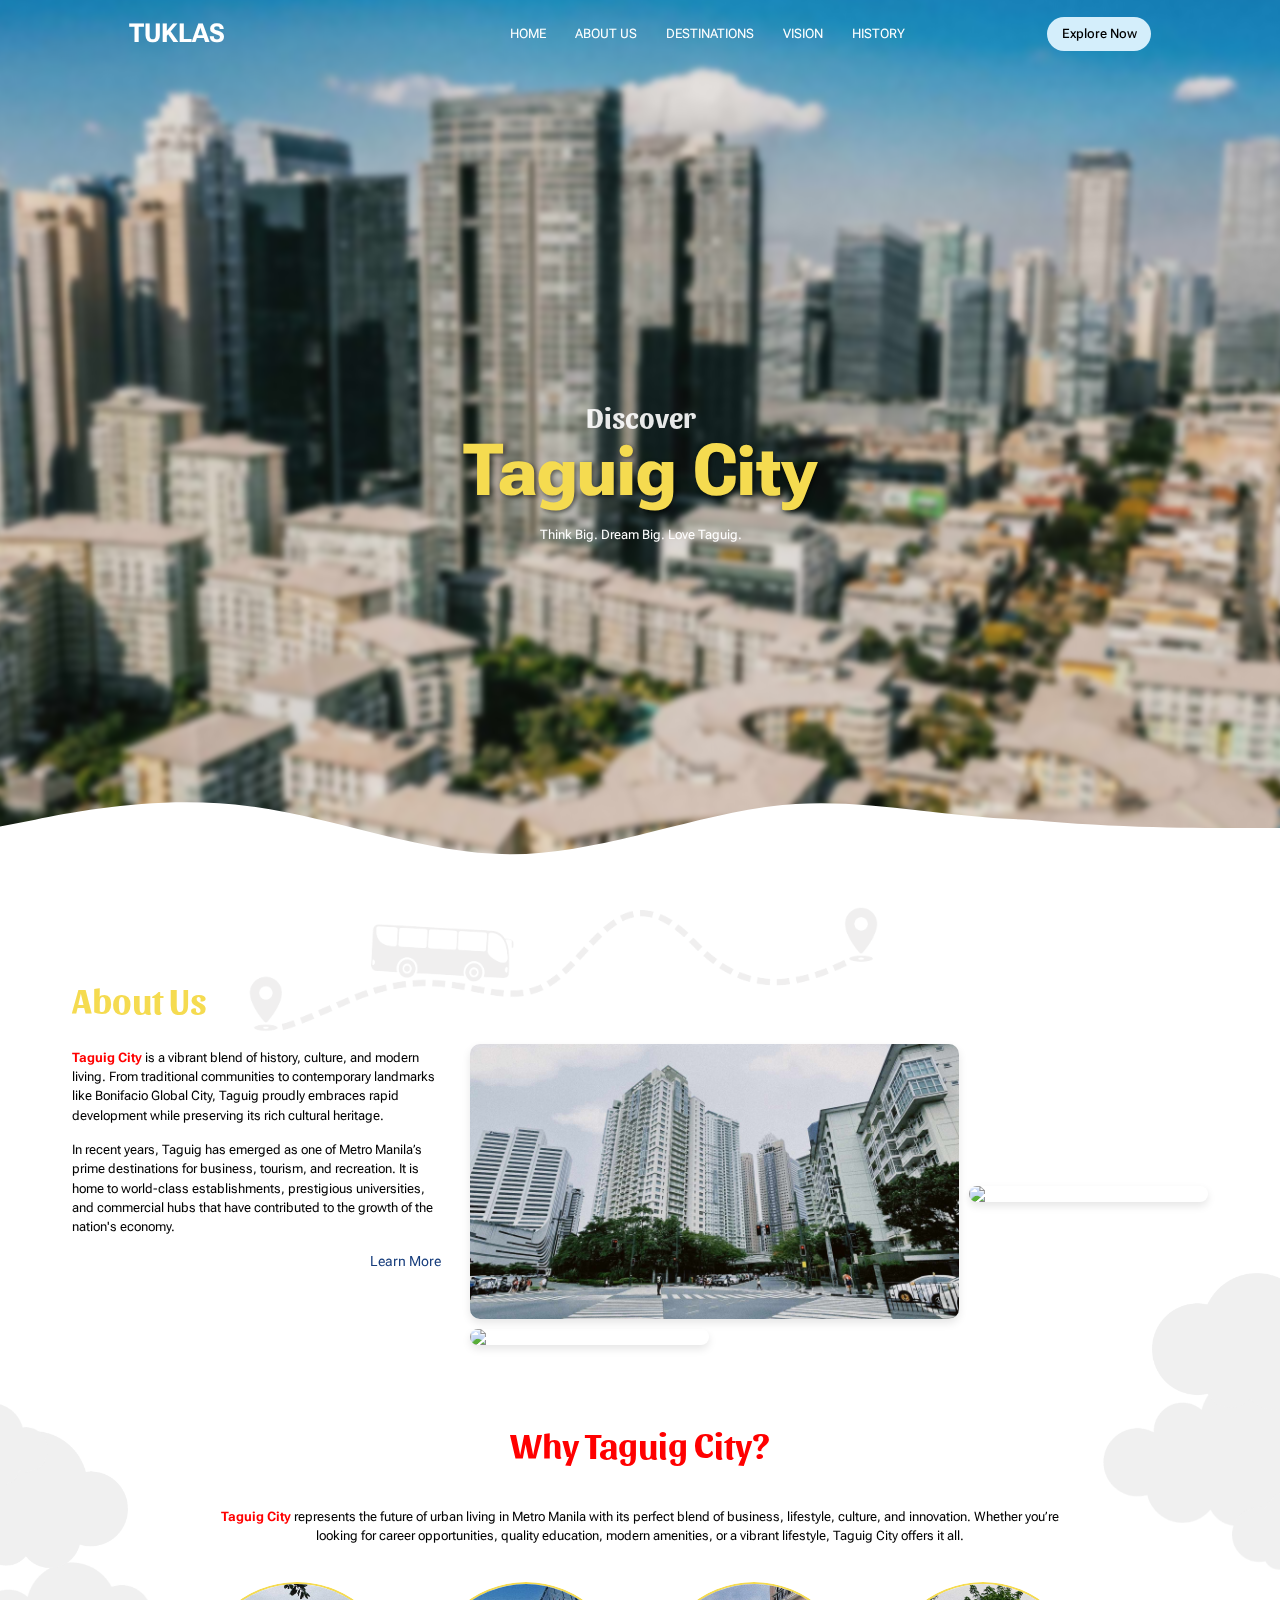
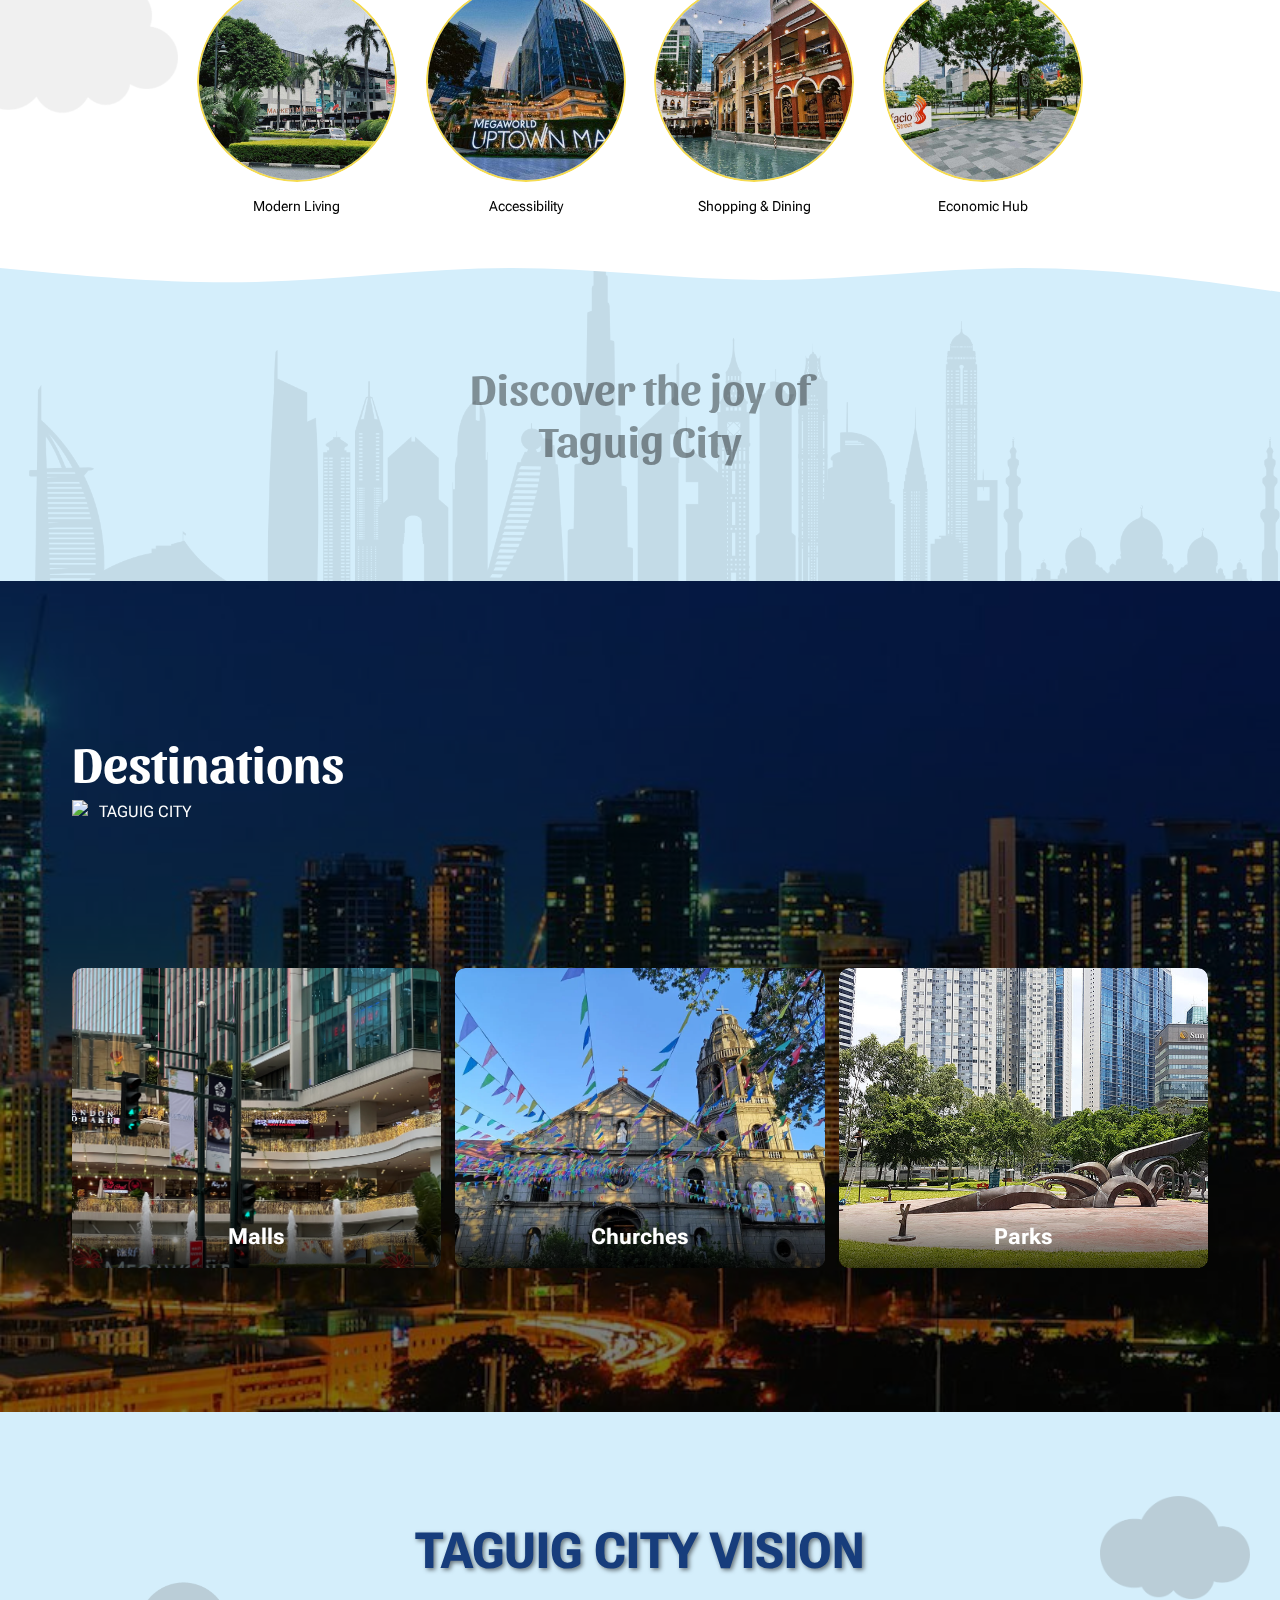
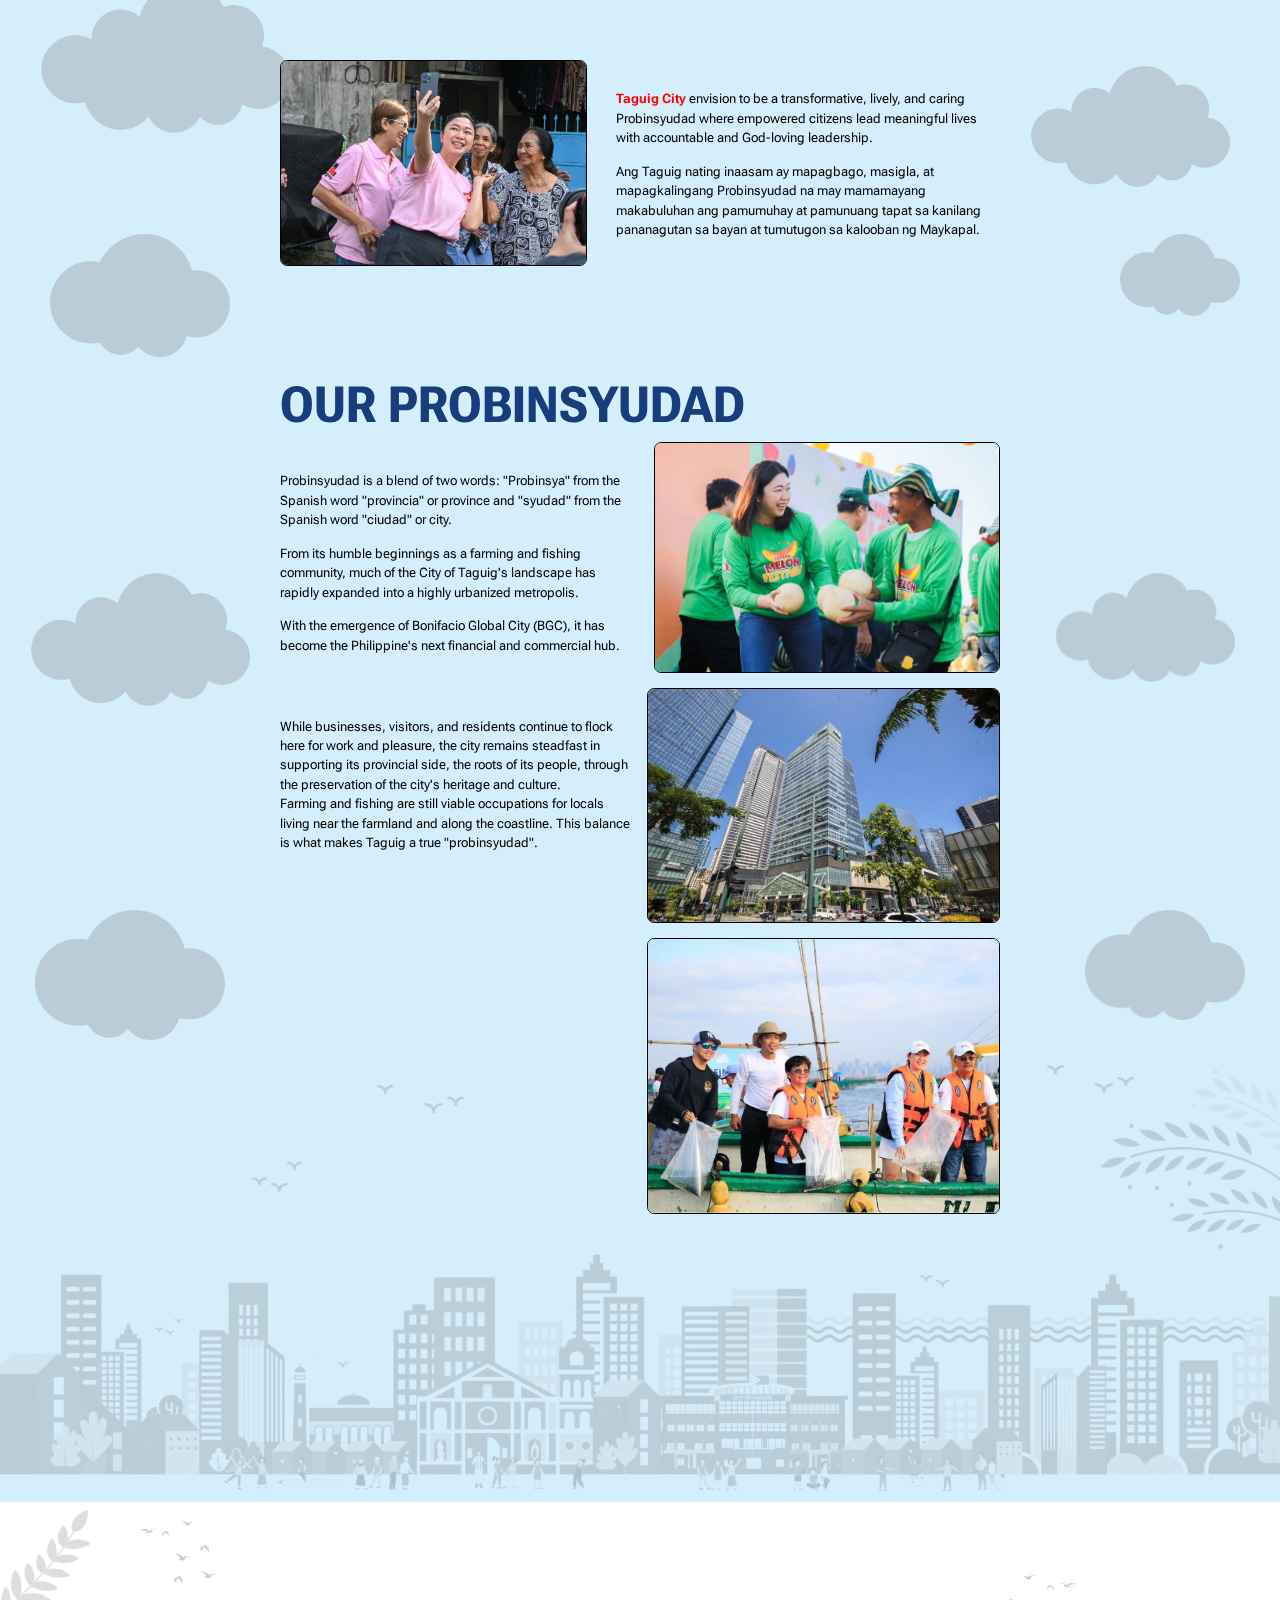
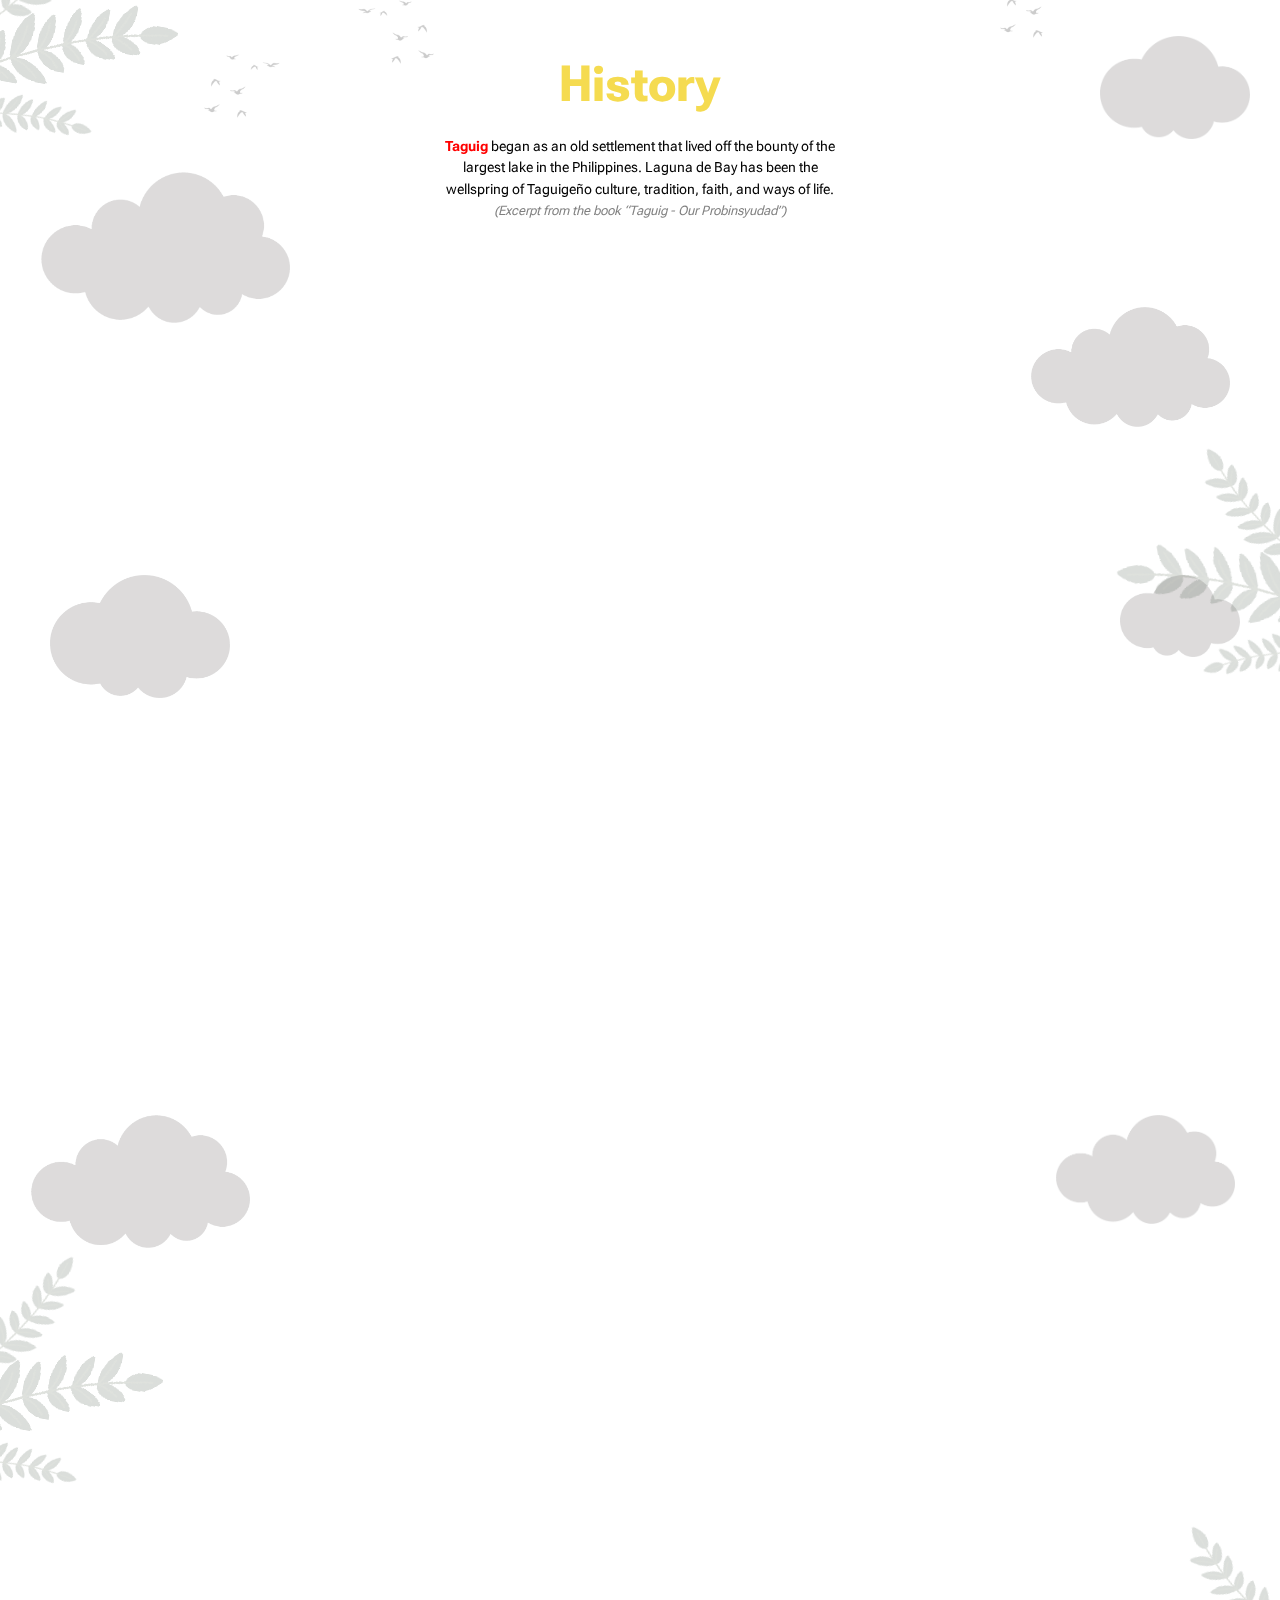
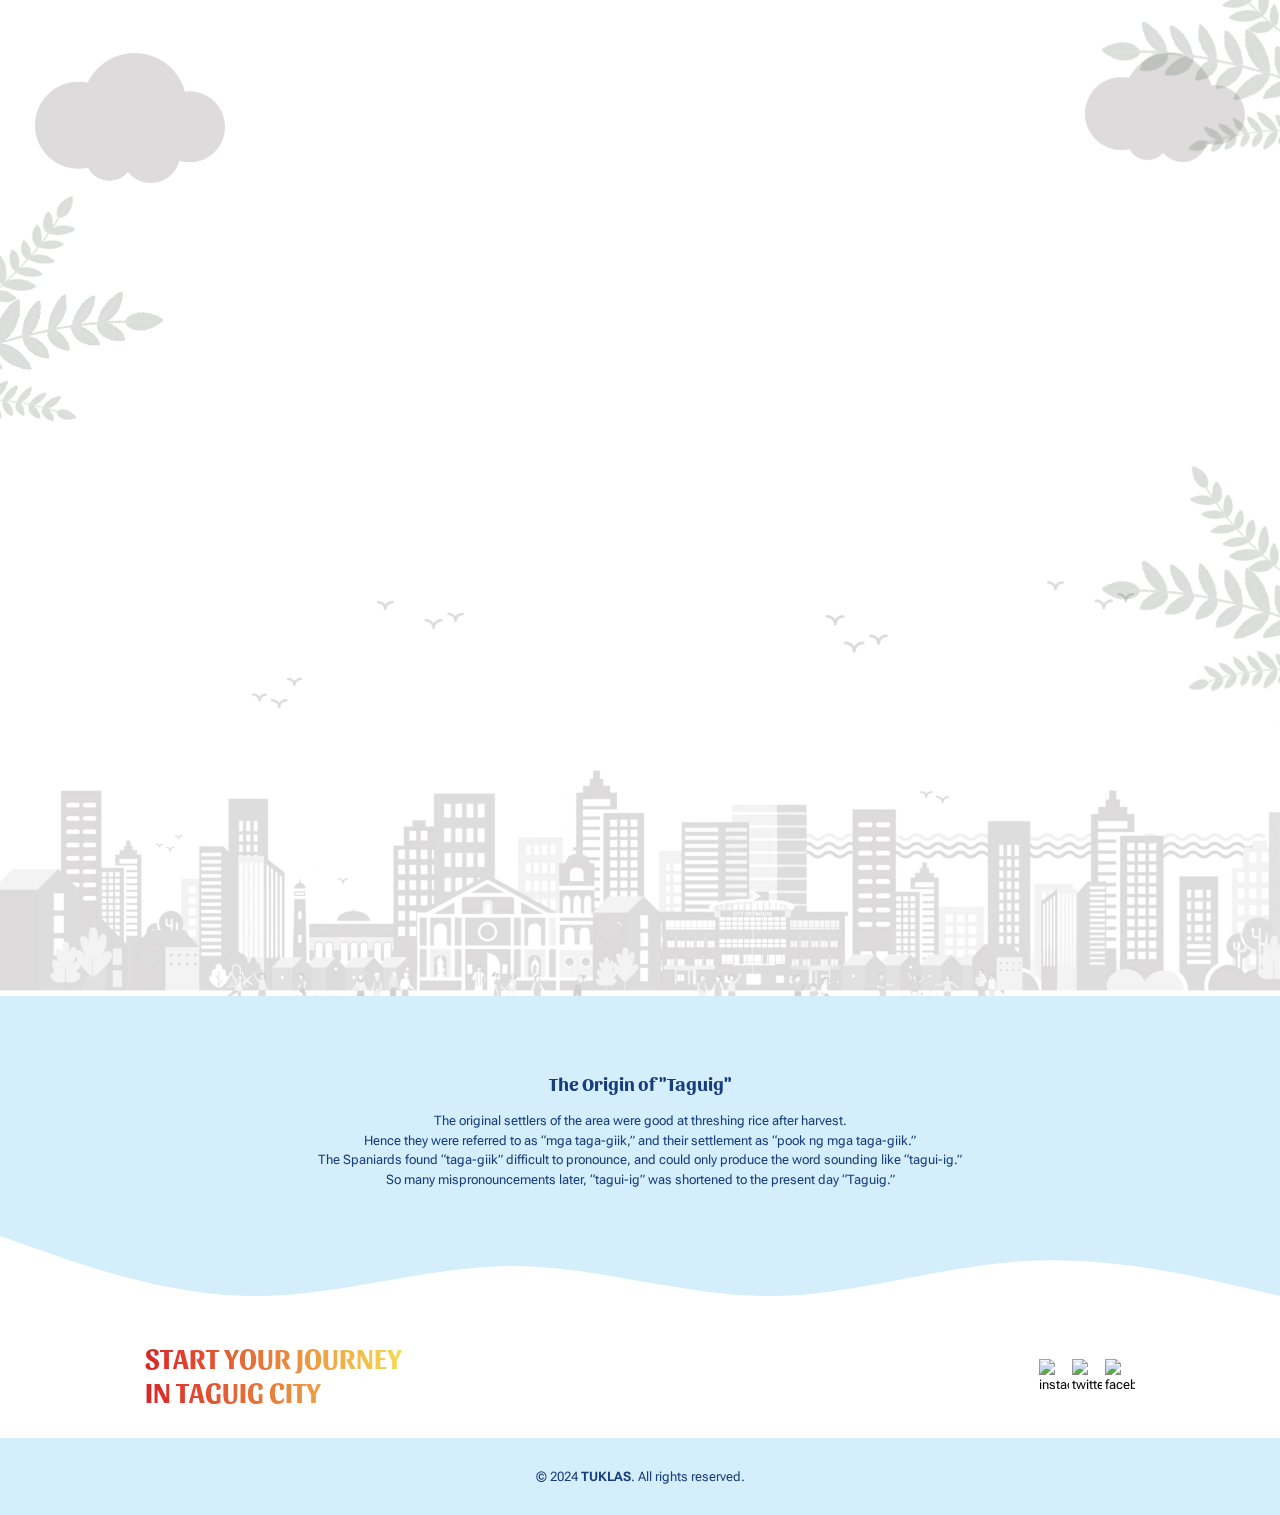
==== commit c9be9be9: "index.html" ====
--- a/index.html
+++ b/index.html
@@ -18,7 +18,7 @@
         <header>
           <nav>
             <div class="logo">
-              <a href="#"><h1>TUKLAS</h1></a>
+              <h1>TUKLAS</h1>
             </div>
             <div class="explore-burger">
               <a href="./app/app.html"
@@ -69,7 +69,7 @@
           world-class establishments, prestigious universities, and commercial
           hubs that have contributed to the growth of the nation's economy.
         </p>
-        <button id="learn-more-btn">Learn More</button>
+        <button>Learn More</button>
       </div>
       <div class="about-images">
         <img src="./resources/images/about-1.png" />
@@ -508,7 +508,7 @@
     </section>
     <section class="origin container">
       <div class="origin-content">
-        <h2>The Origin of ‎  "Taguig"</h2>
+        <h2>The Origin of "Taguig"</h2>
         <p>
           The original settlers of the area were good at threshing rice after
           harvest. <br />Hence they were referred to as “mga taga-giik,” and
--- a/resources/css/style.css
+++ b/resources/css/style.css
@@ -48,6 +48,14 @@
 svg {
   display: block;
   max-width: 100%;
+  
+}
+
+img[src*="vision-1.jpg"],
+img[src*="vision-2.jpg"],
+img[src*="vision-3.jpg"],
+img[src*="vision-4.jpg"] {
+  border: solid 1px black;
 }
 
 input,
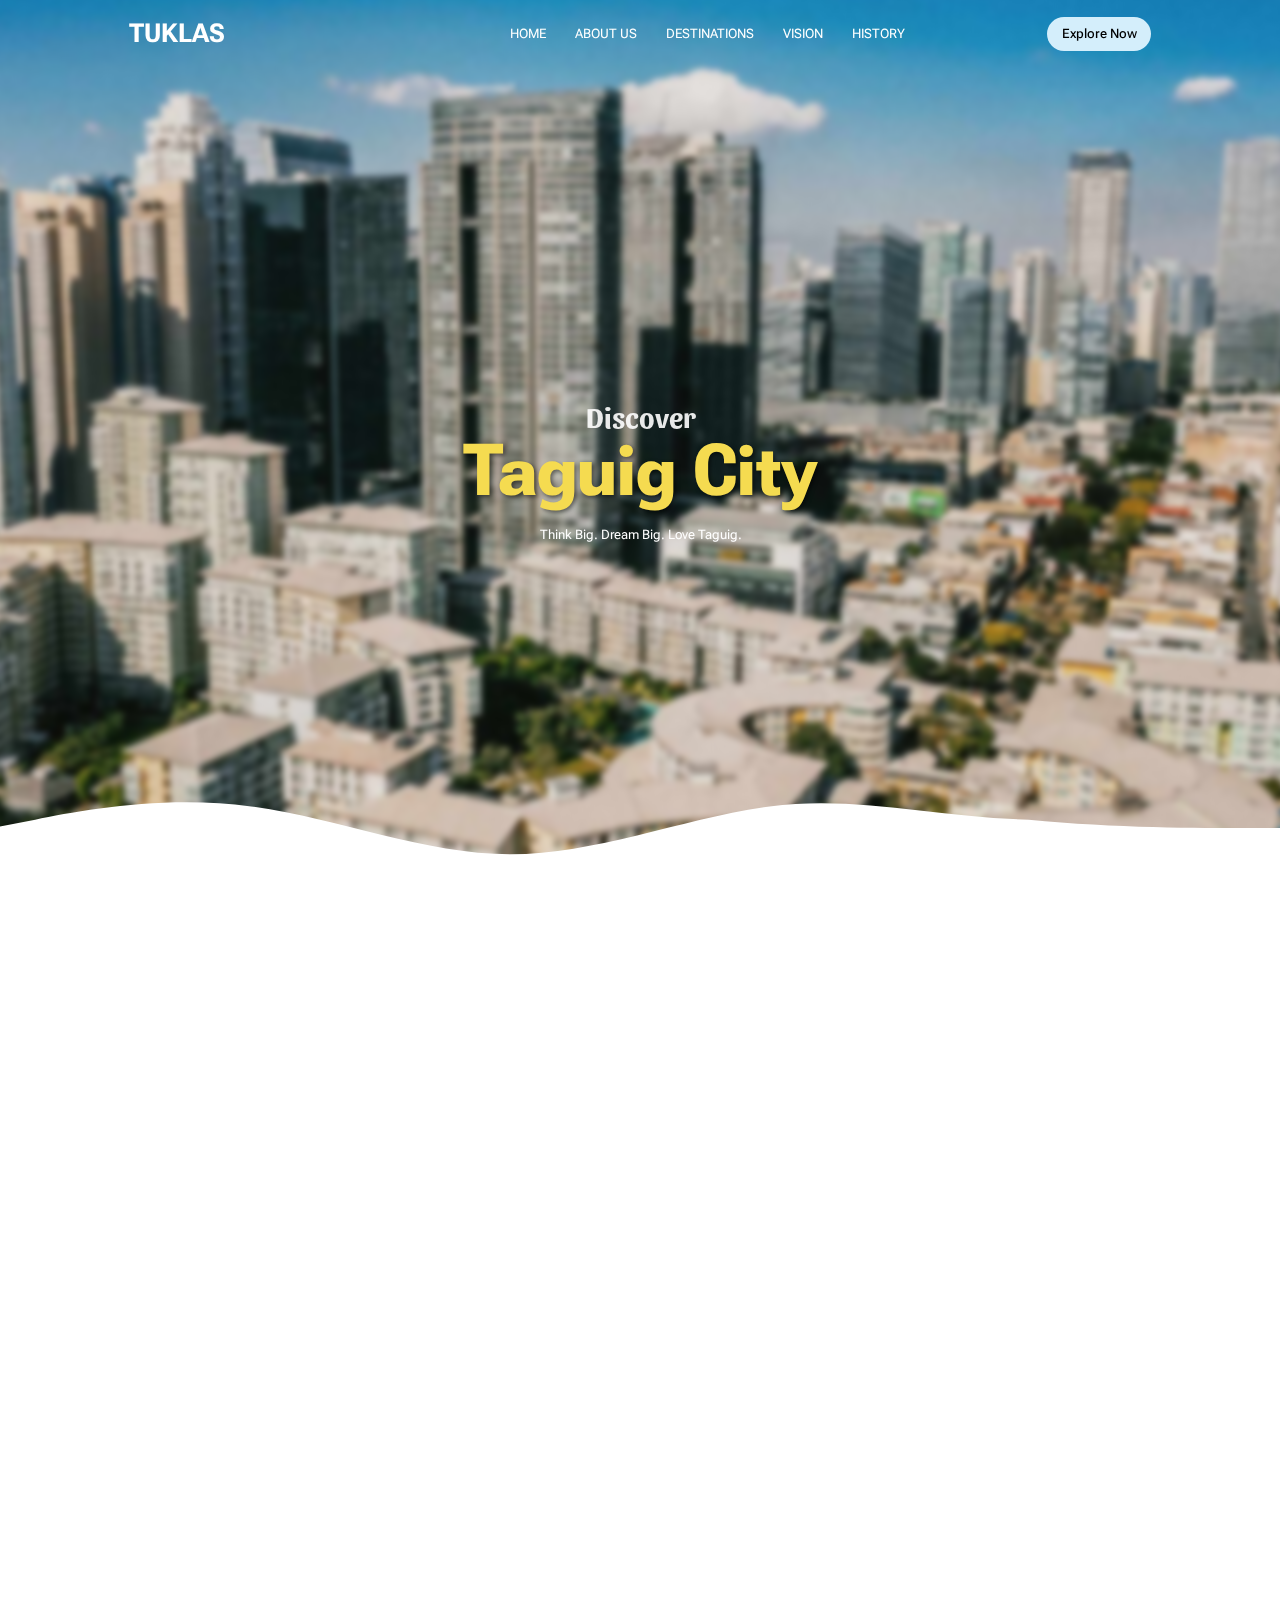
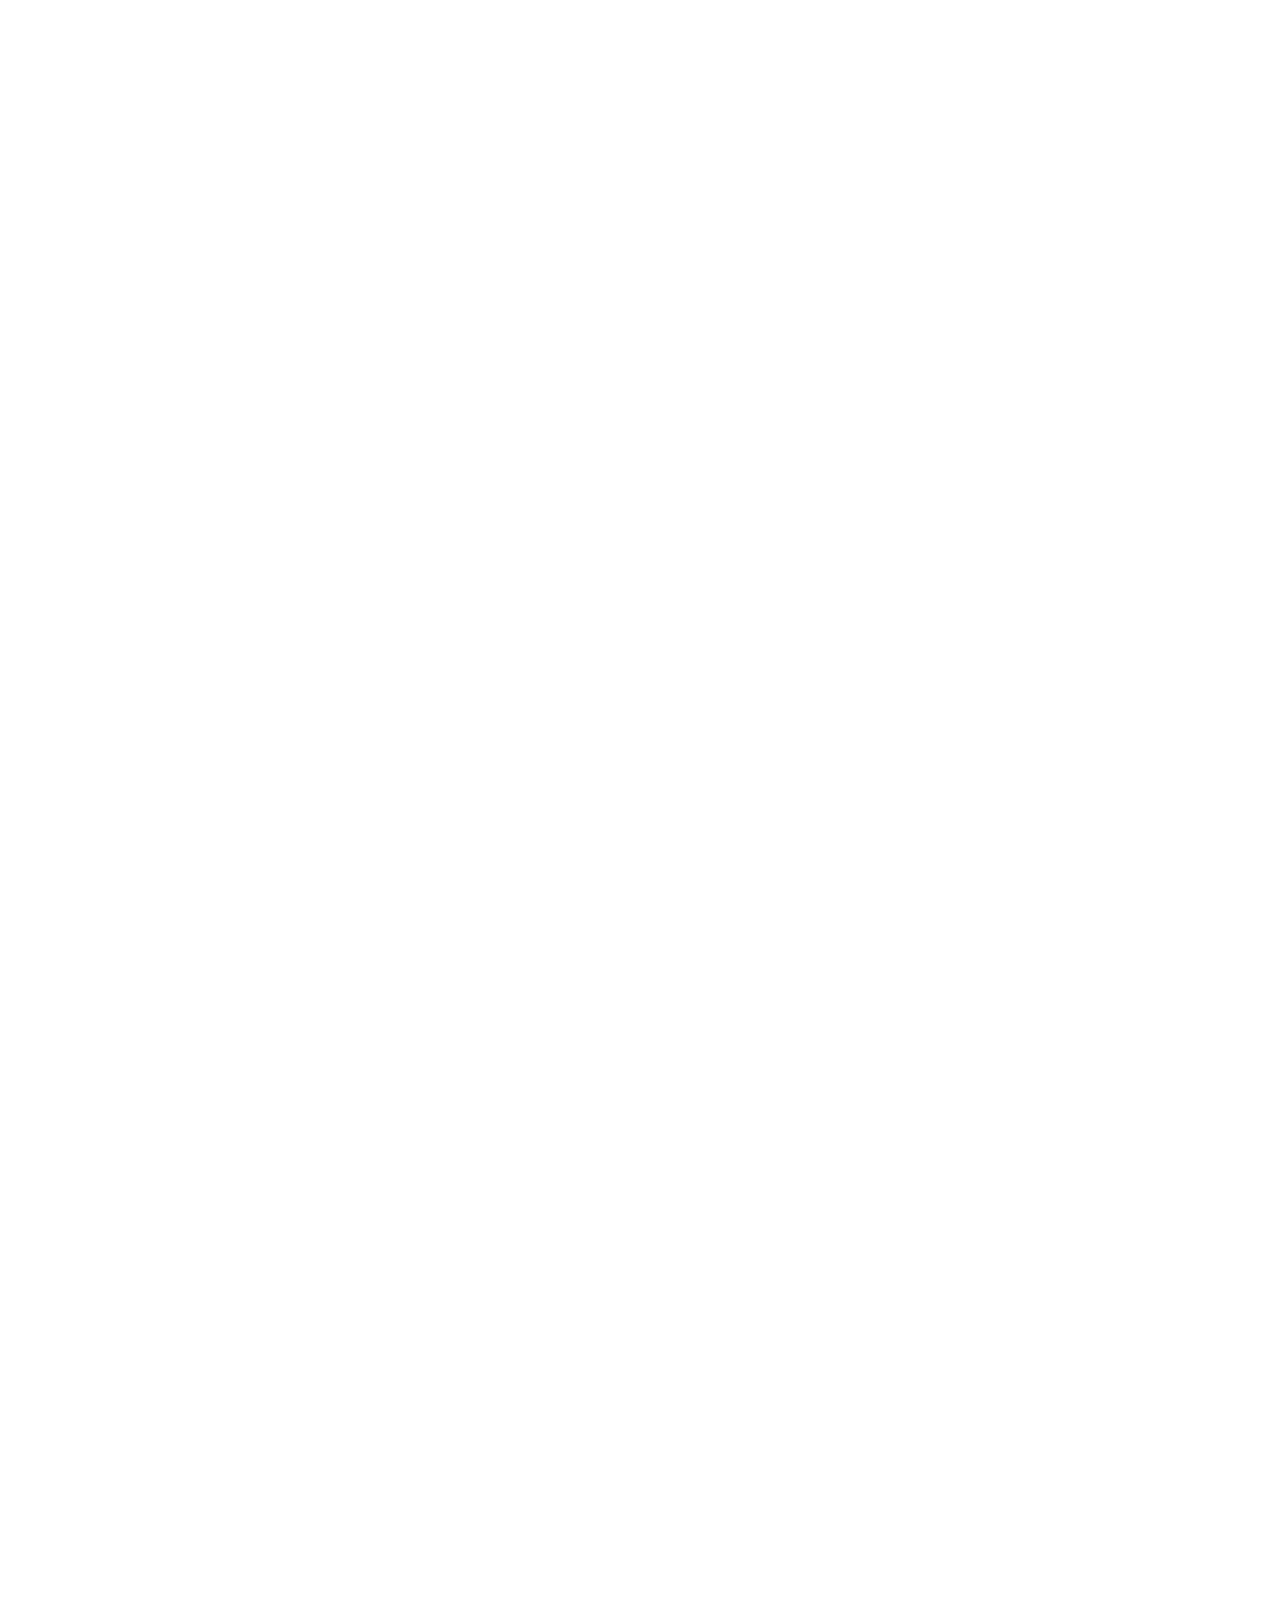
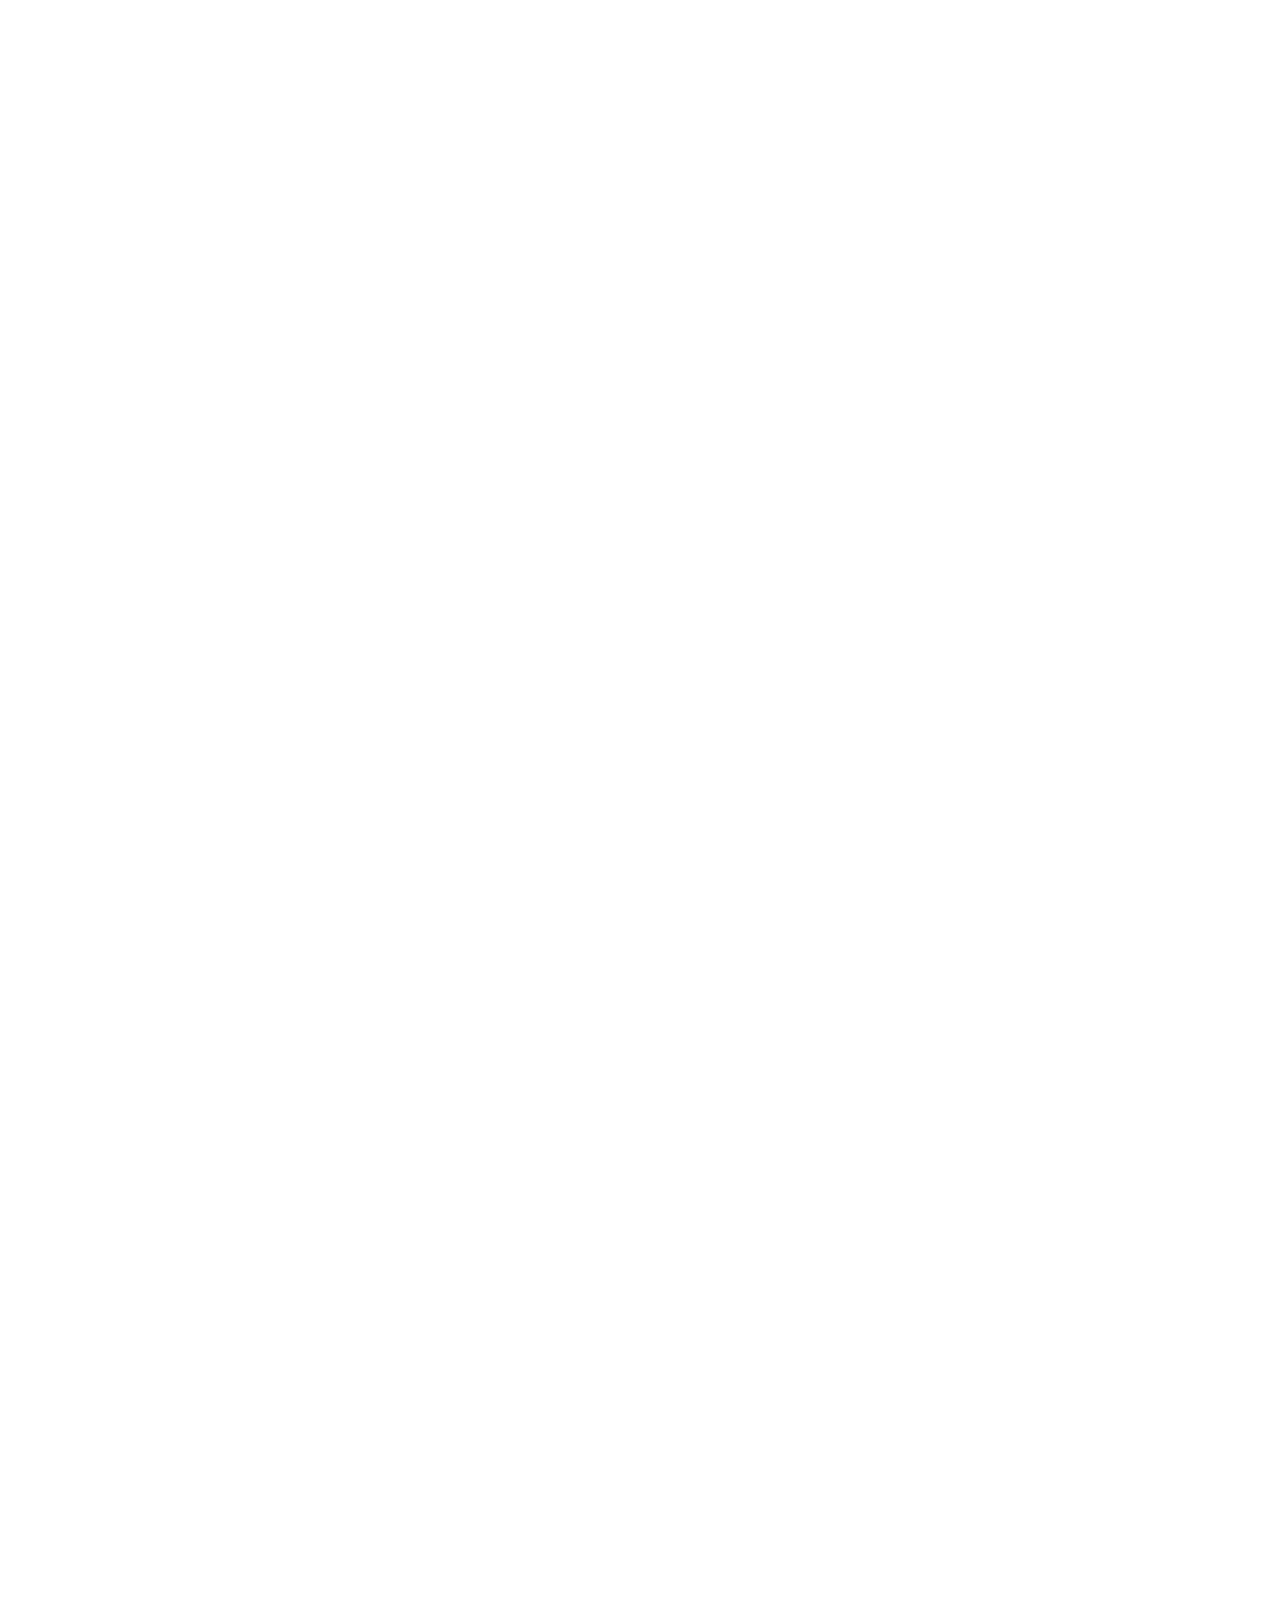
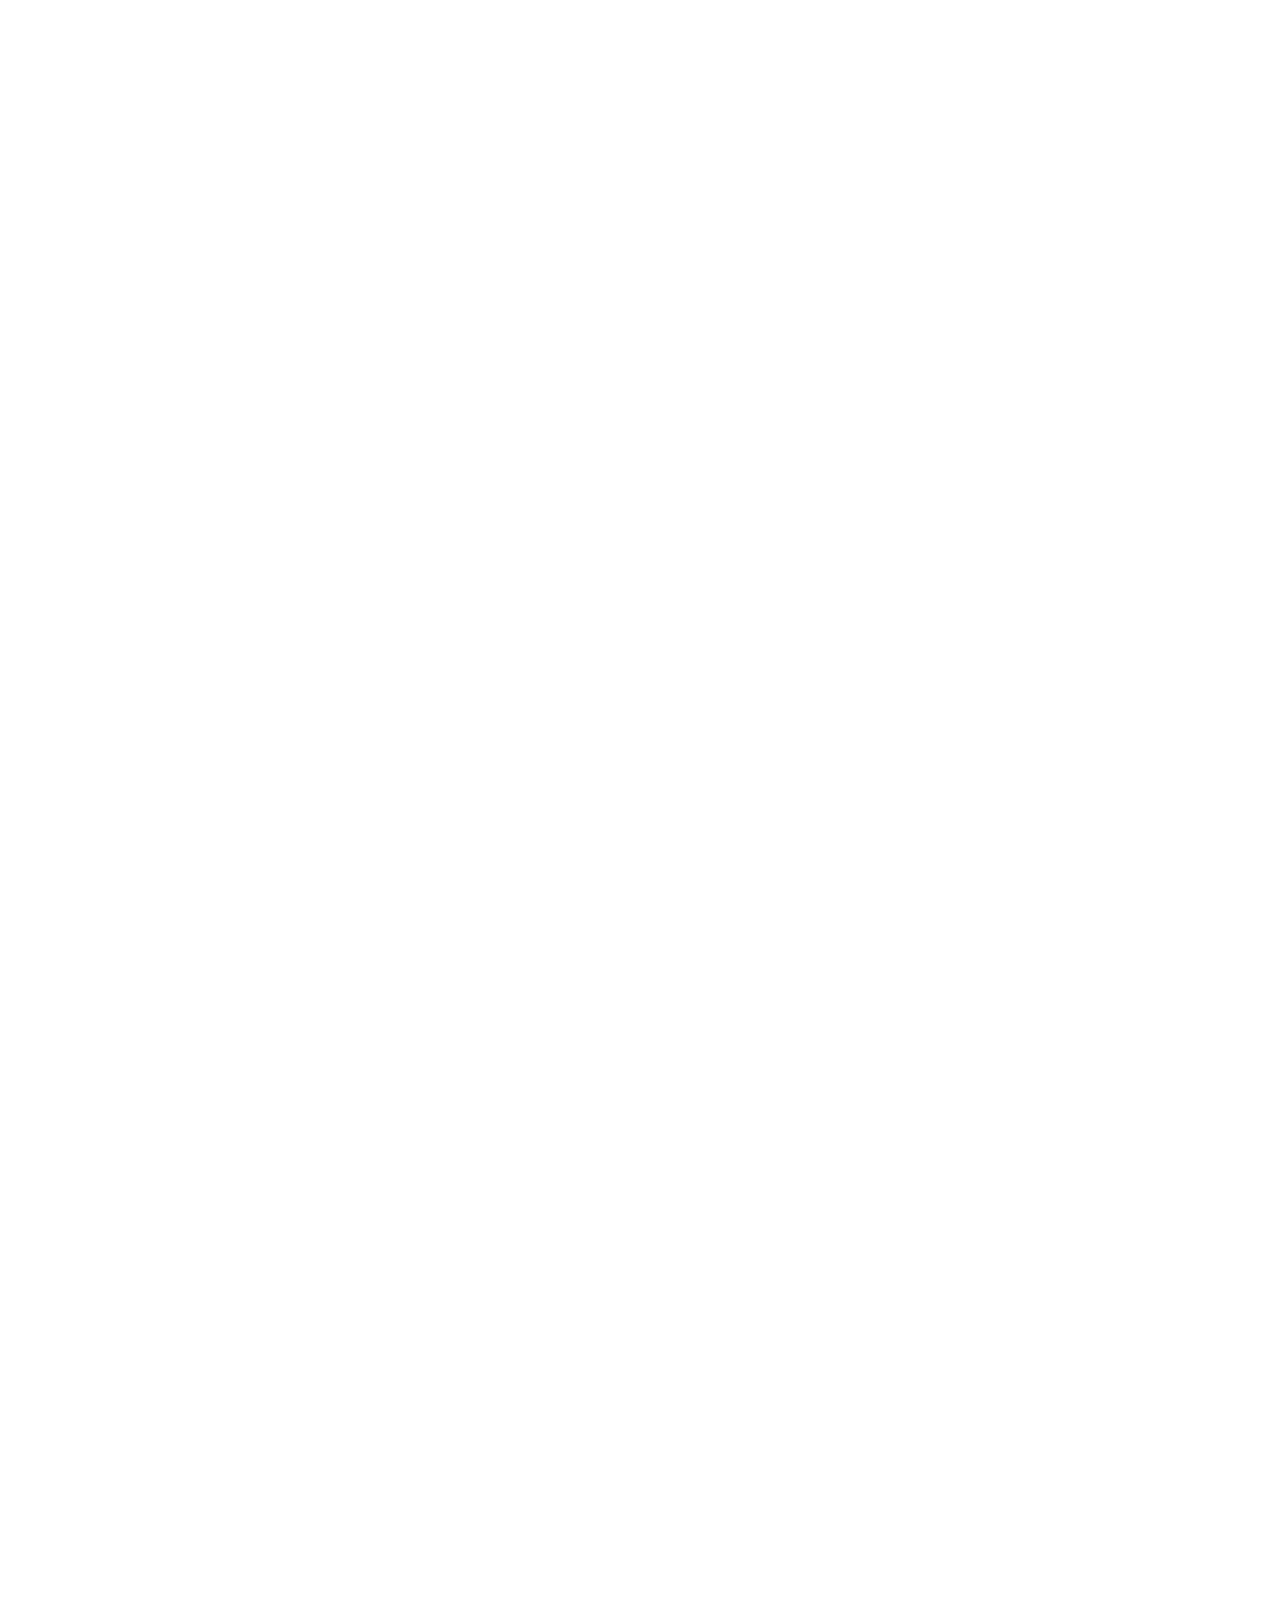
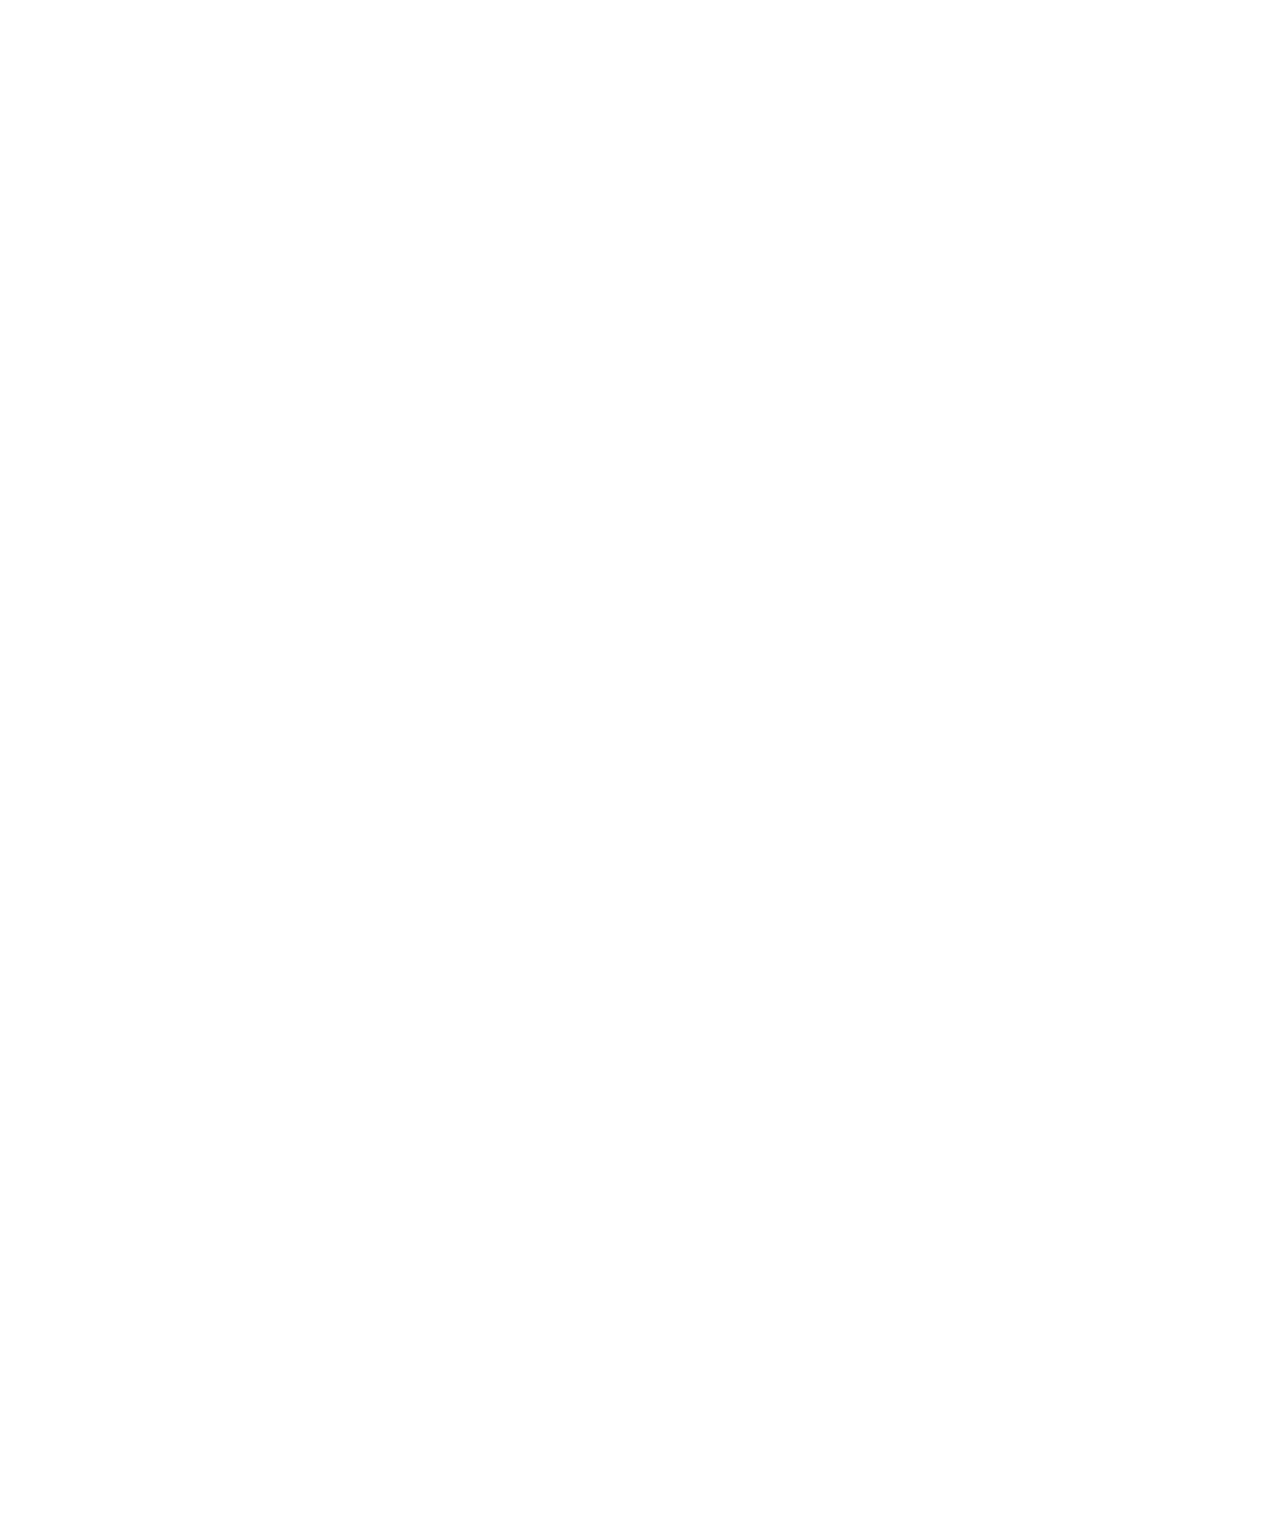
==== commit 14f27295: "index.html" ====
--- a/index.html
+++ b/index.html
@@ -18,7 +18,7 @@
         <header>
           <nav>
             <div class="logo">
-              <h1>TUKLAS</h1>
+              <a href="#"><h1>TUKLAS</h1></a>
             </div>
             <div class="explore-burger">
               <a href="./app/app.html"
--- a/resources/css/style.css
+++ b/resources/css/style.css
@@ -39,6 +39,7 @@
   text-rendering: optimizeLegibility;
   -ms-overflow-style: none; /* IE and Edge */
   scrollbar-width: none; /* Firefox */
+  overflow-x: hidden;
 }
 
 img,
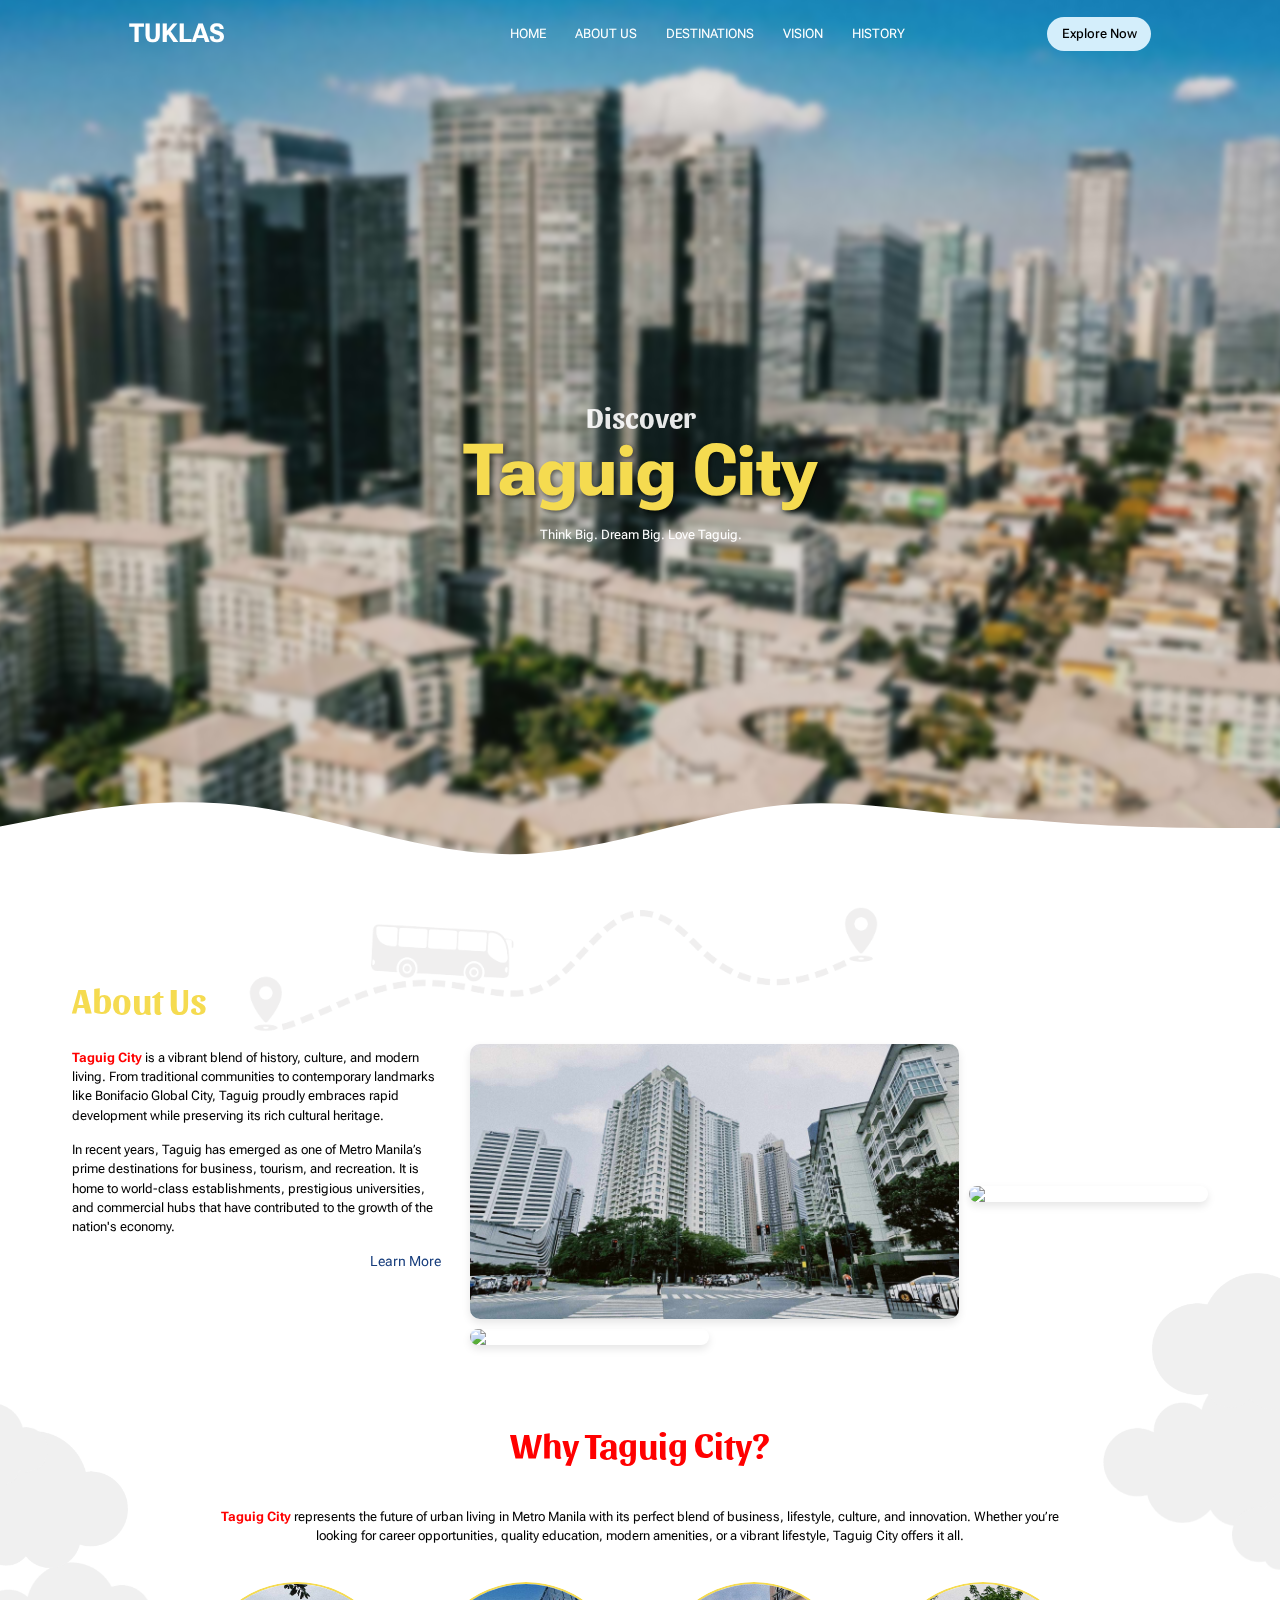
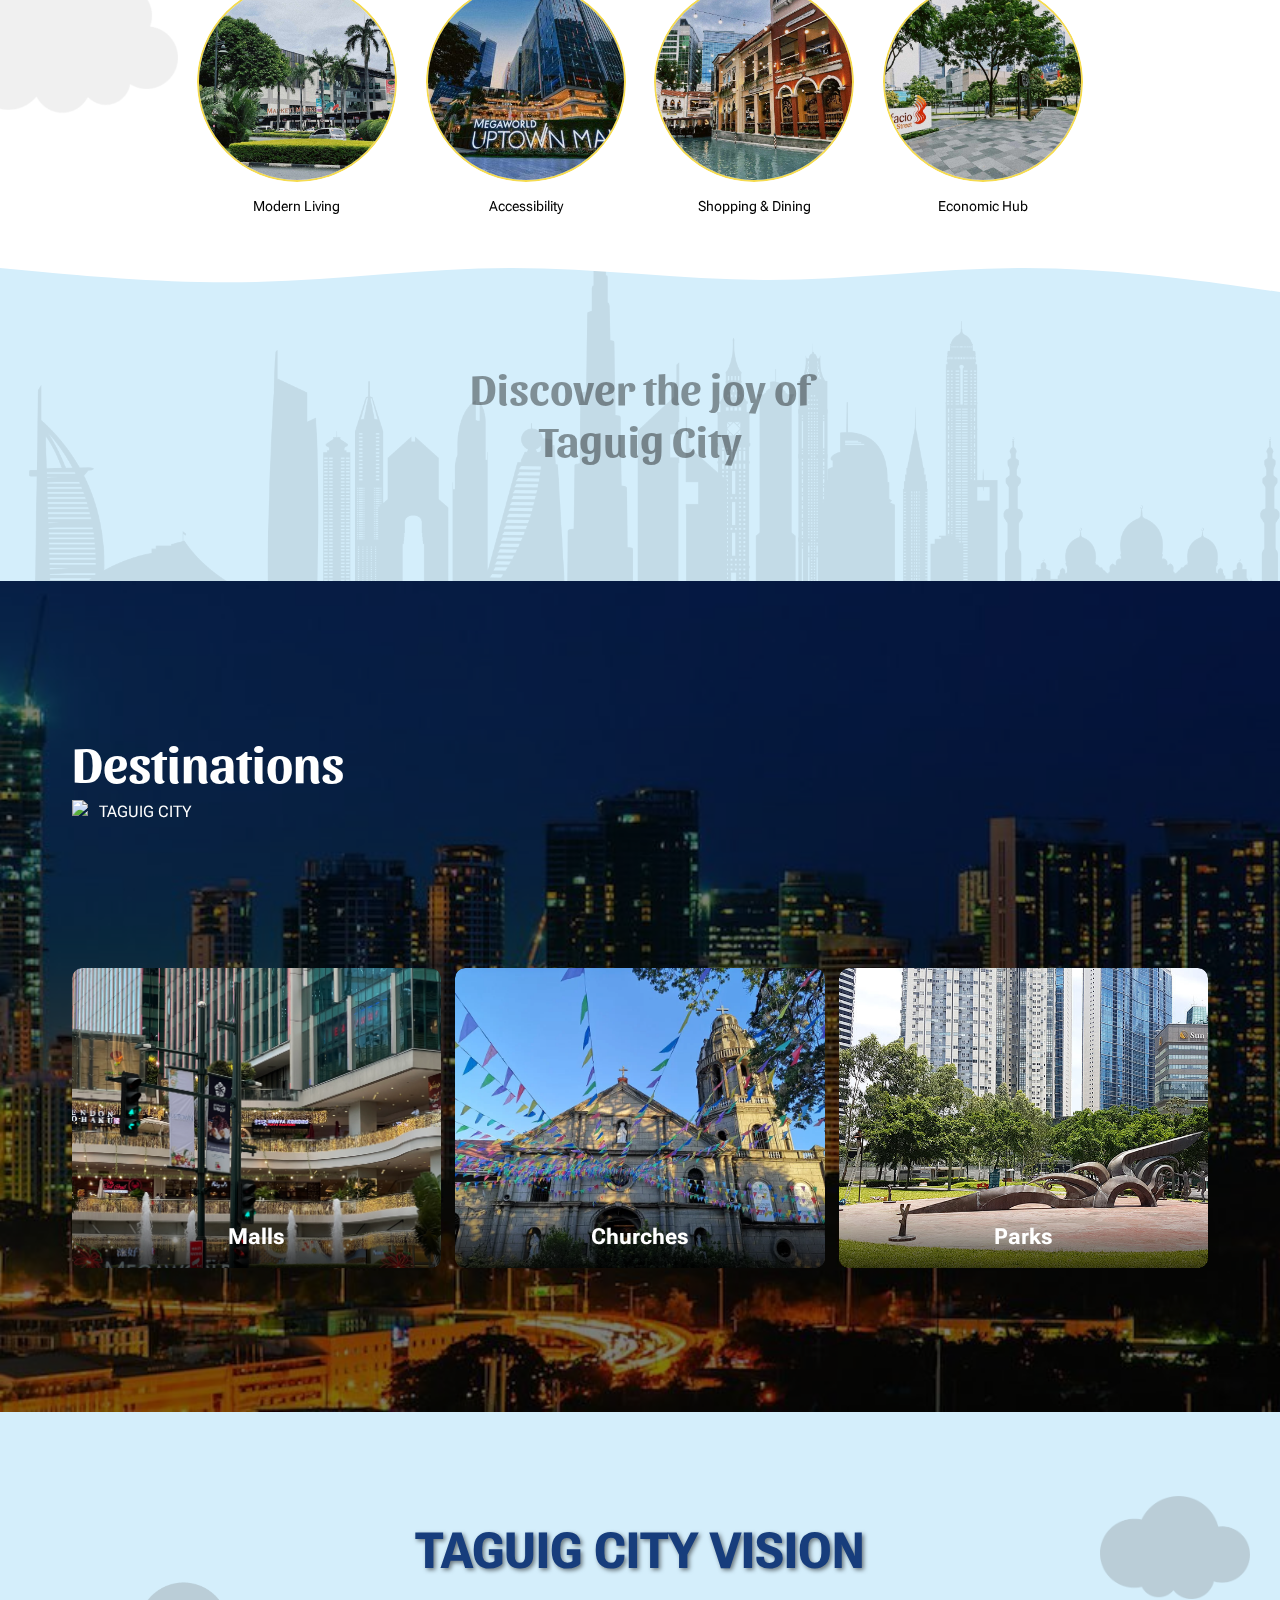
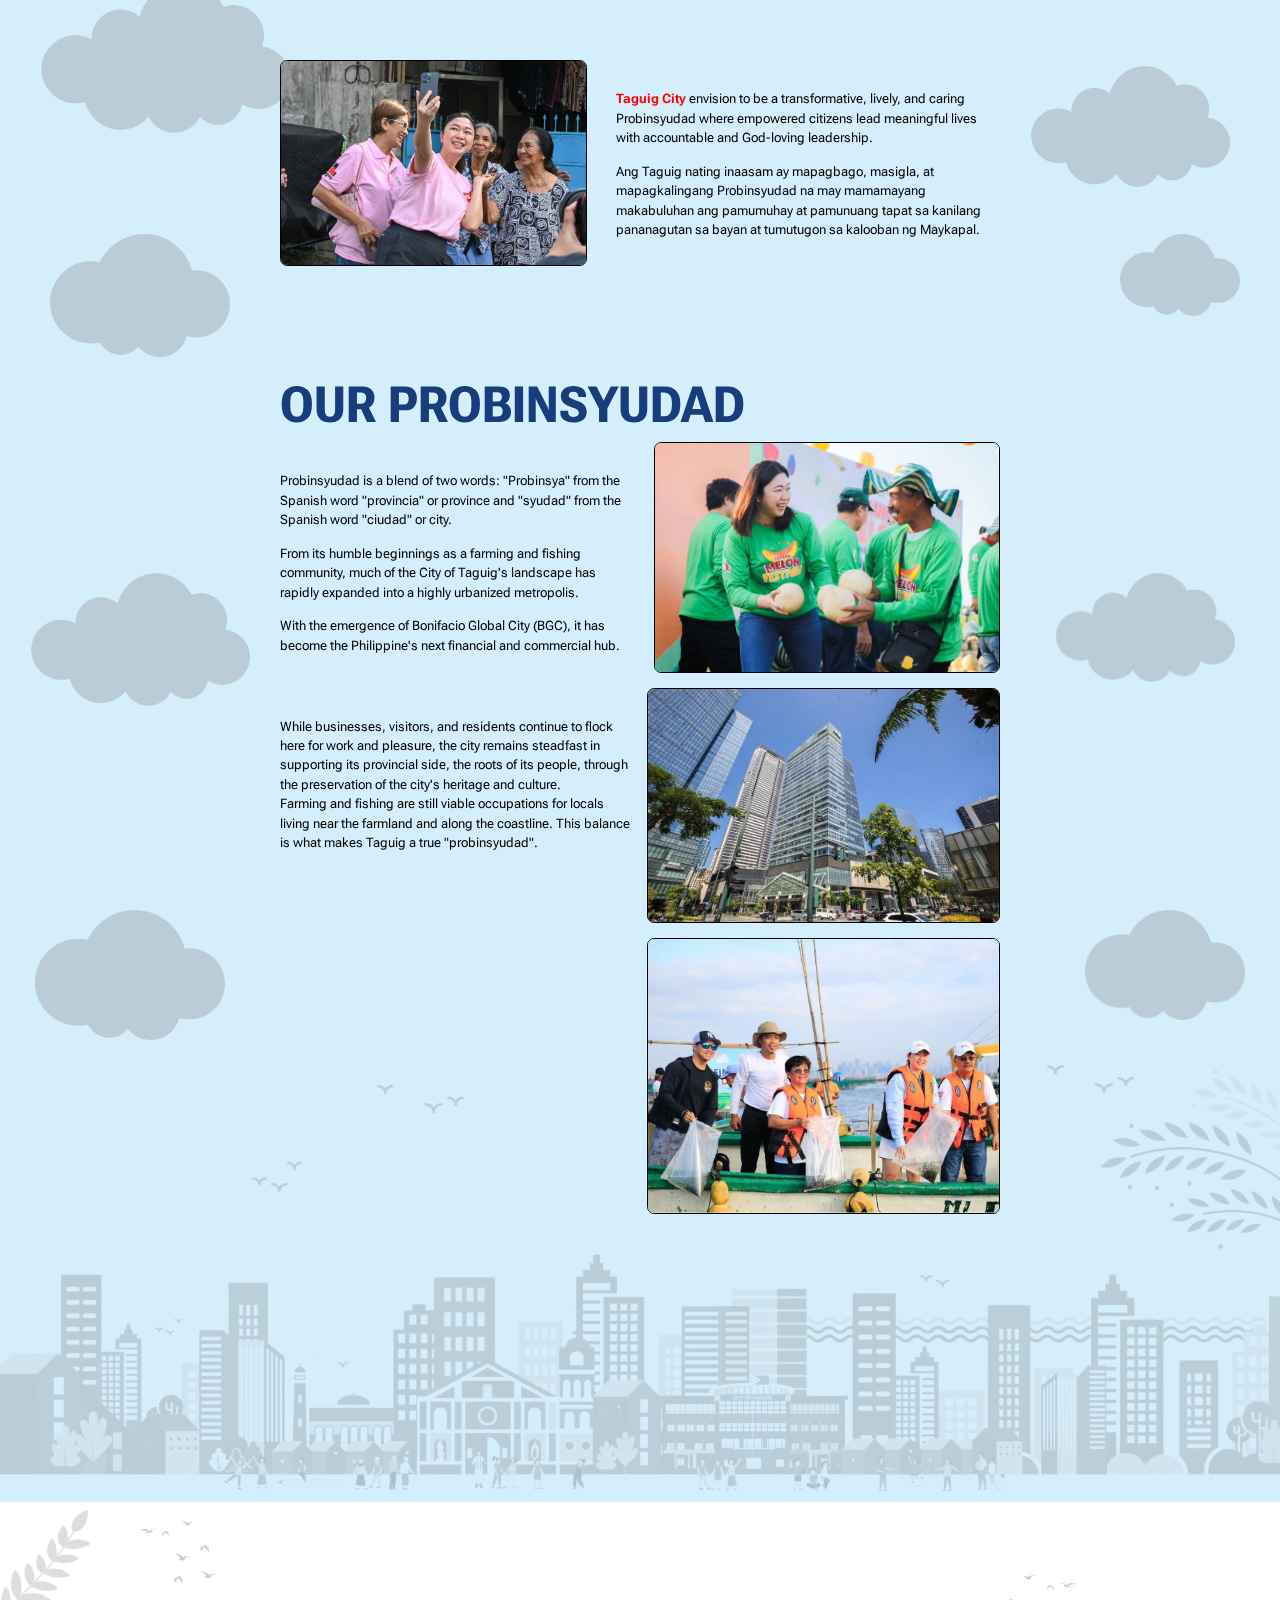
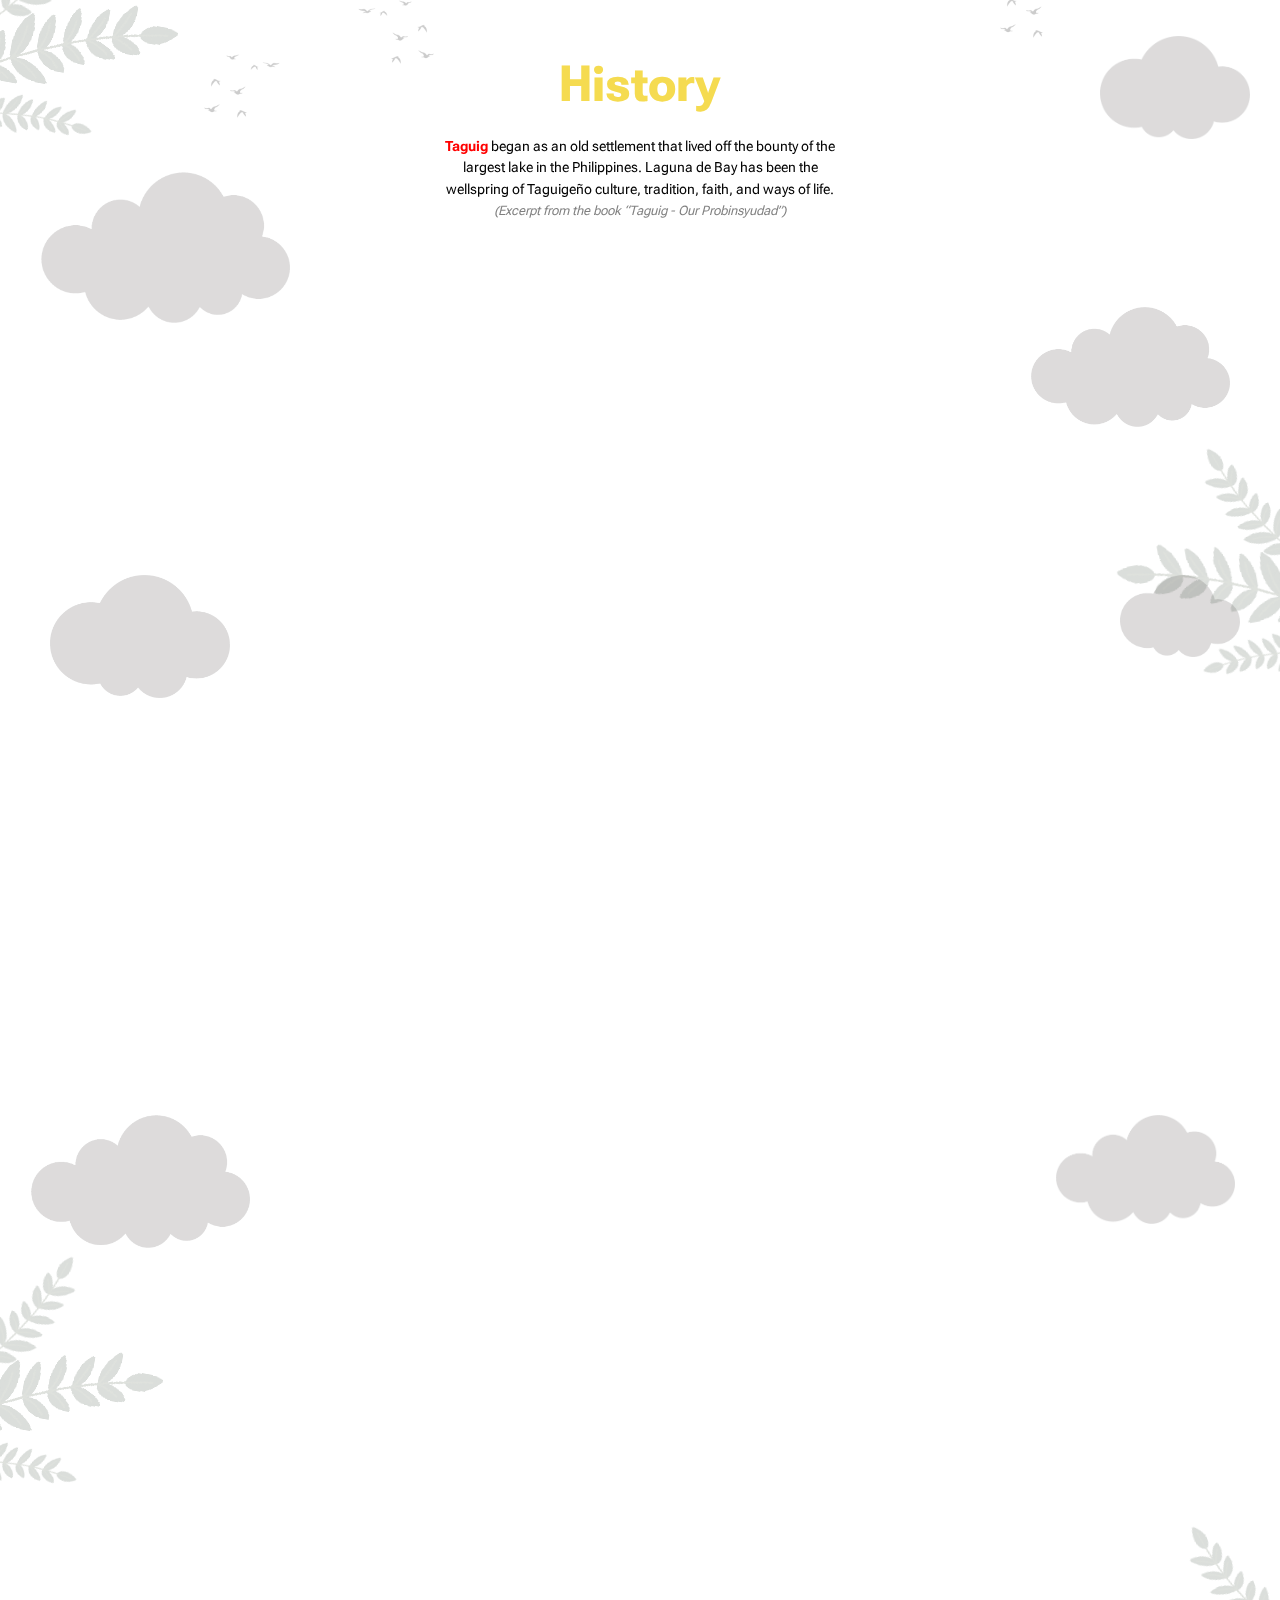
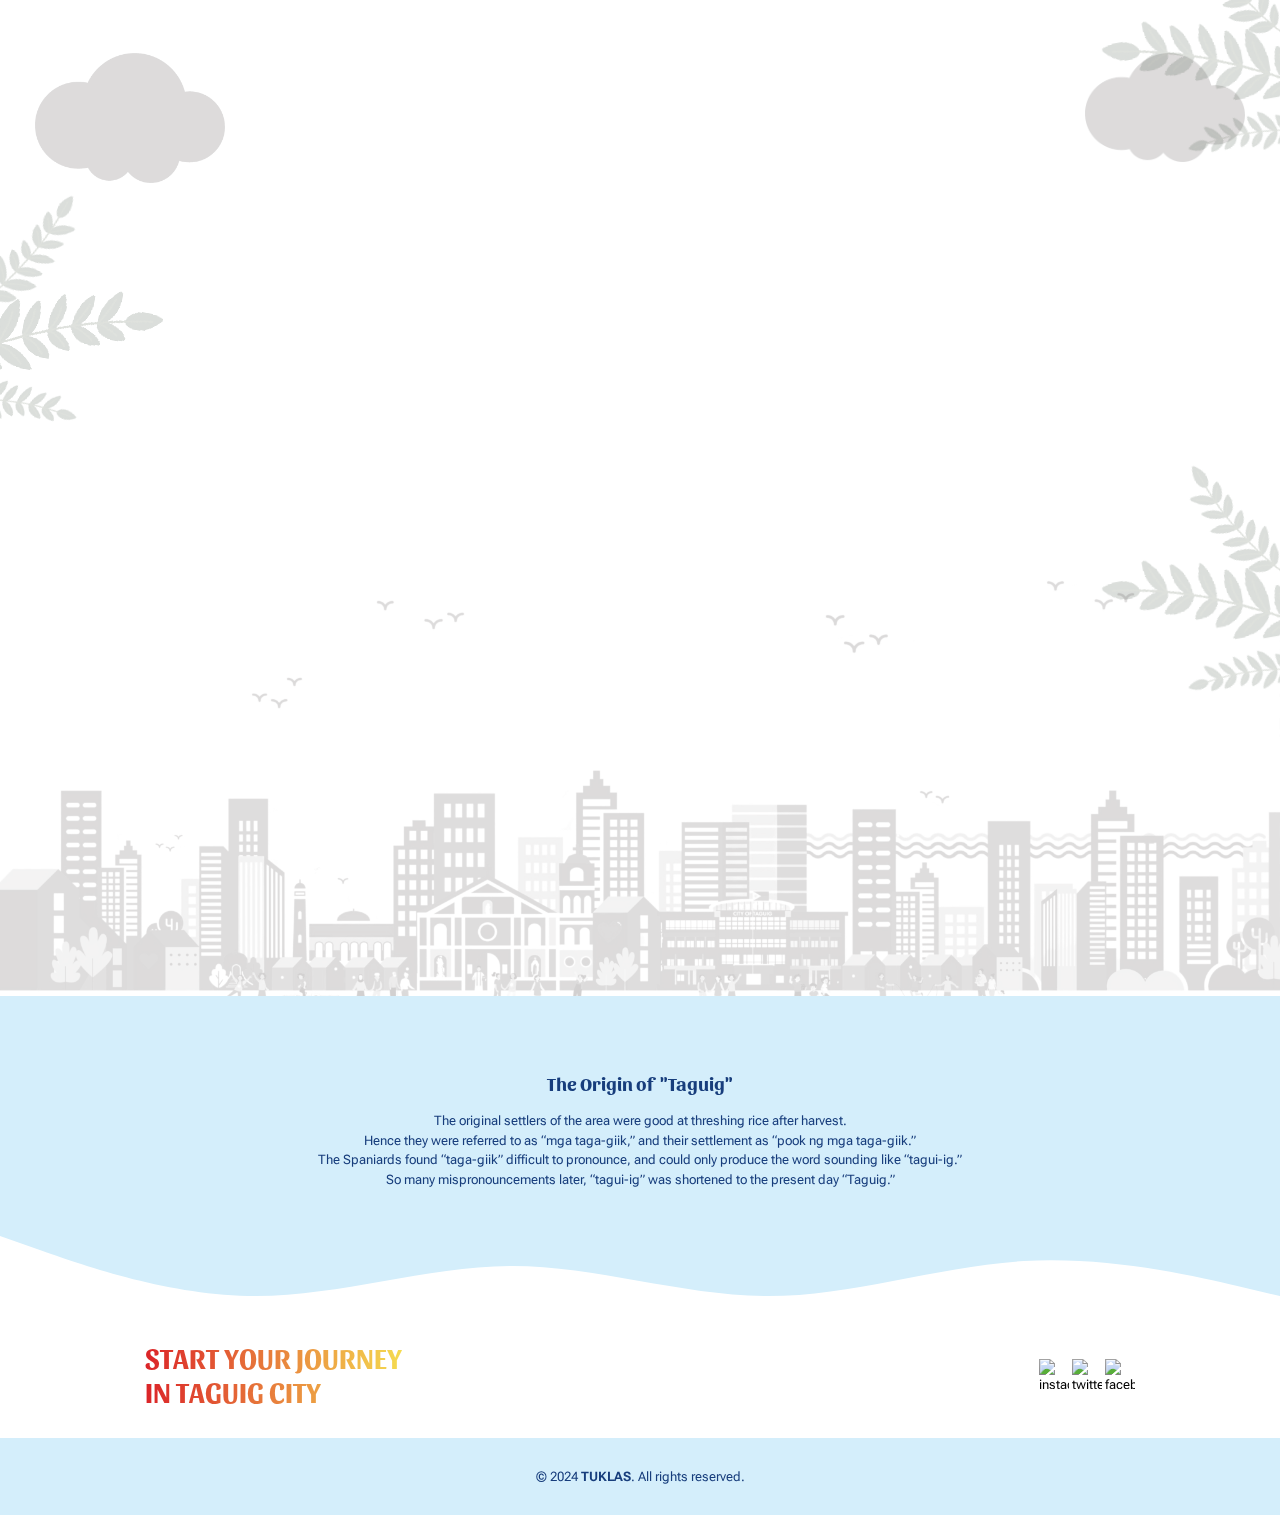
==== commit 55357530: "Update index.html" ====
--- a/index.html
+++ b/index.html
@@ -69,7 +69,7 @@
           world-class establishments, prestigious universities, and commercial
           hubs that have contributed to the growth of the nation's economy.
         </p>
-        <button>Learn More</button>
+        <button id="learn-more-btn">Learn More</button>
       </div>
       <div class="about-images">
         <img src="./resources/images/about-1.png" />
@@ -508,7 +508,7 @@
     </section>
     <section class="origin container">
       <div class="origin-content">
-        <h2>The Origin of "Taguig"</h2>
+        <h2>The Origin of ‎  "Taguig"</h2>
         <p>
           The original settlers of the area were good at threshing rice after
           harvest. <br />Hence they were referred to as “mga taga-giik,” and
--- a/resources/css/style.css
+++ b/resources/css/style.css
@@ -27,7 +27,10 @@
   margin: 0;
   padding: 0;
 }
+html {
 
+    overflow-x: hidden;
+  }
 html,
 body {
   height: 100%;
@@ -39,7 +42,7 @@
   text-rendering: optimizeLegibility;
   -ms-overflow-style: none; /* IE and Edge */
   scrollbar-width: none; /* Firefox */
-  overflow-x: hidden;
+  
 }
 
 img,
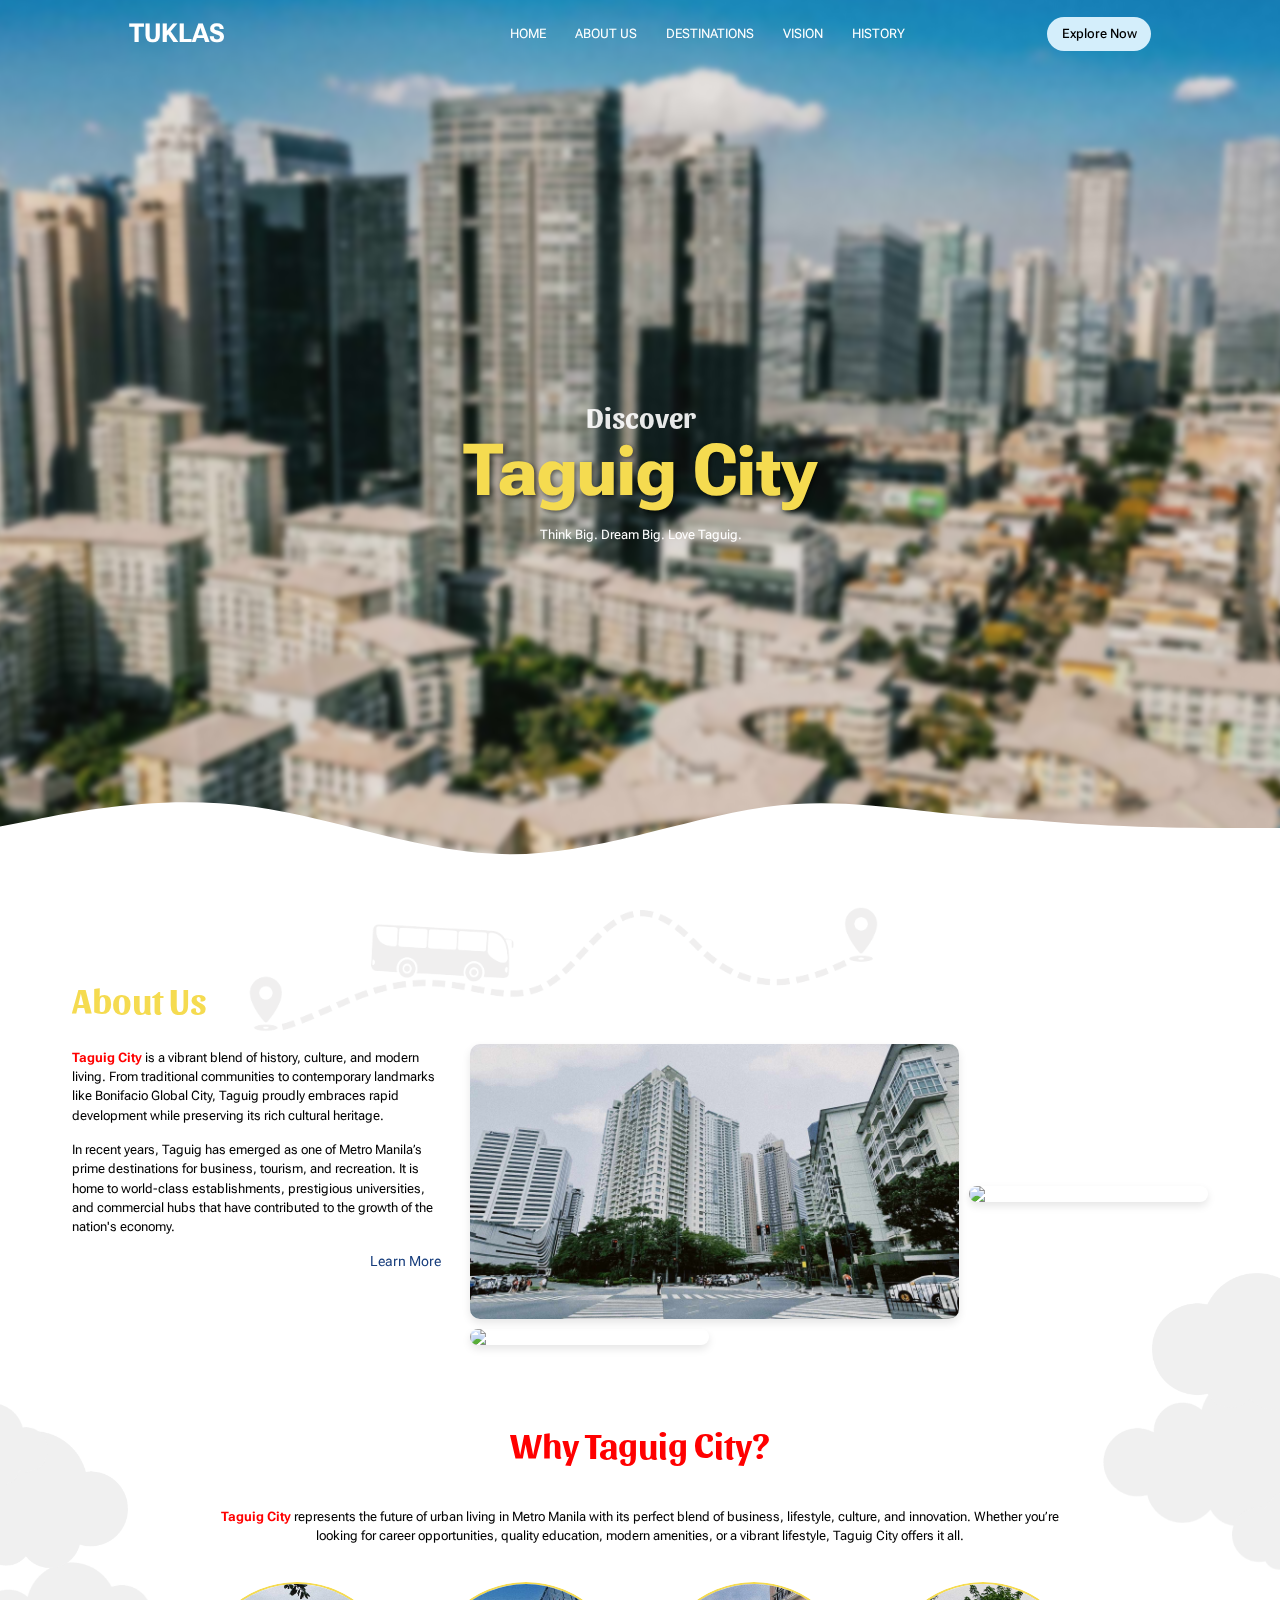
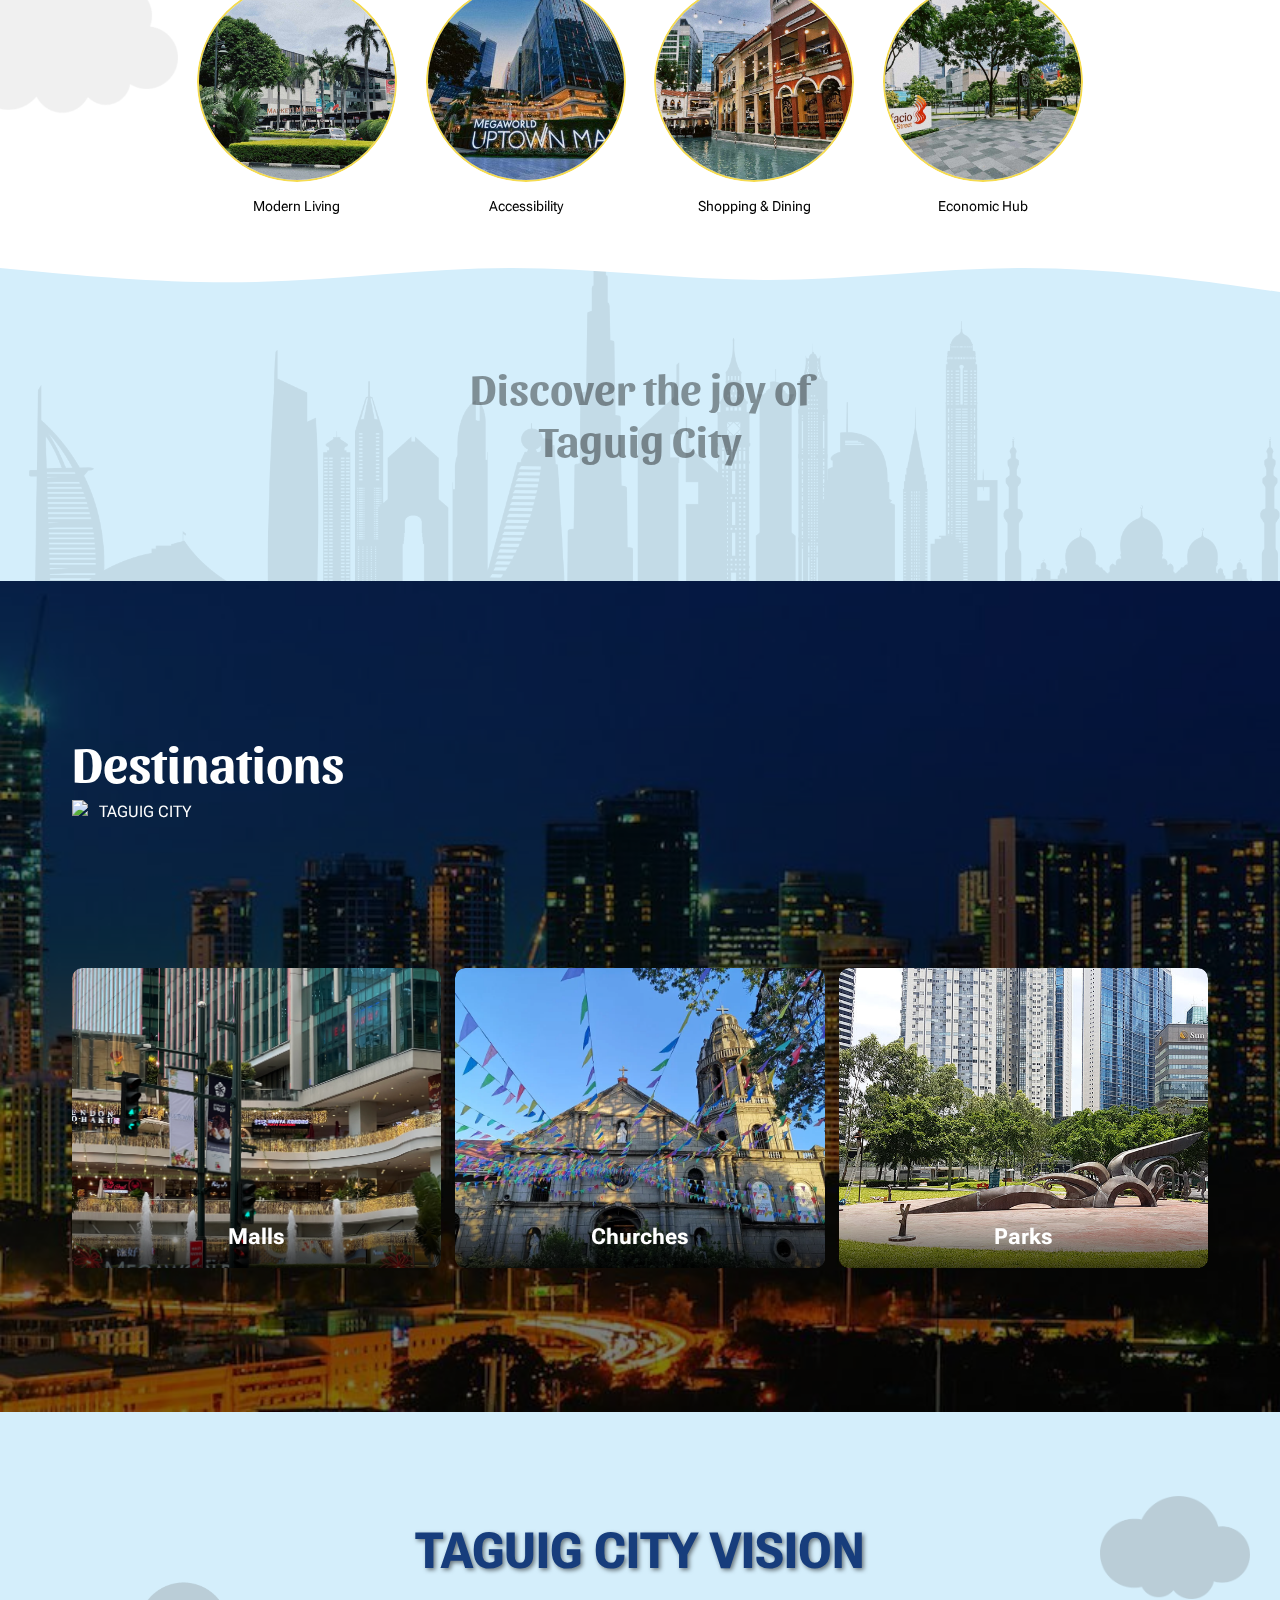
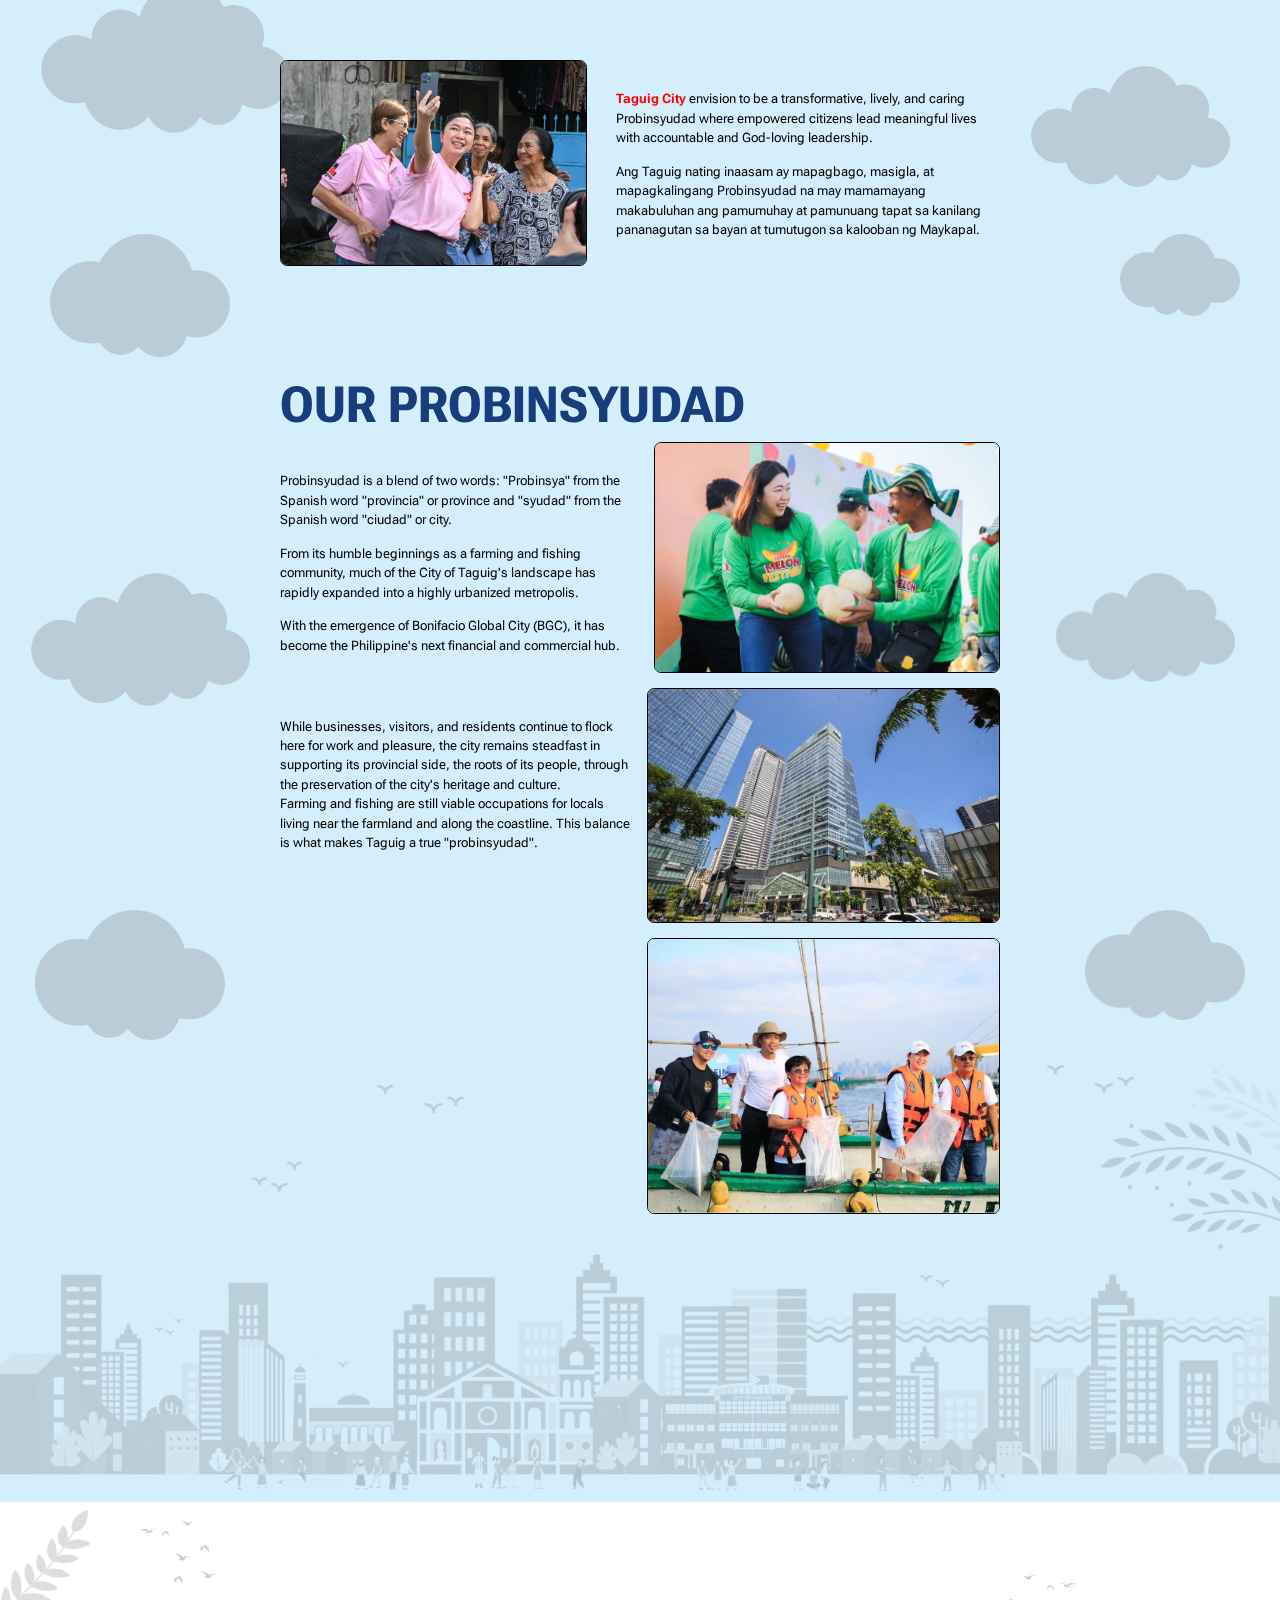
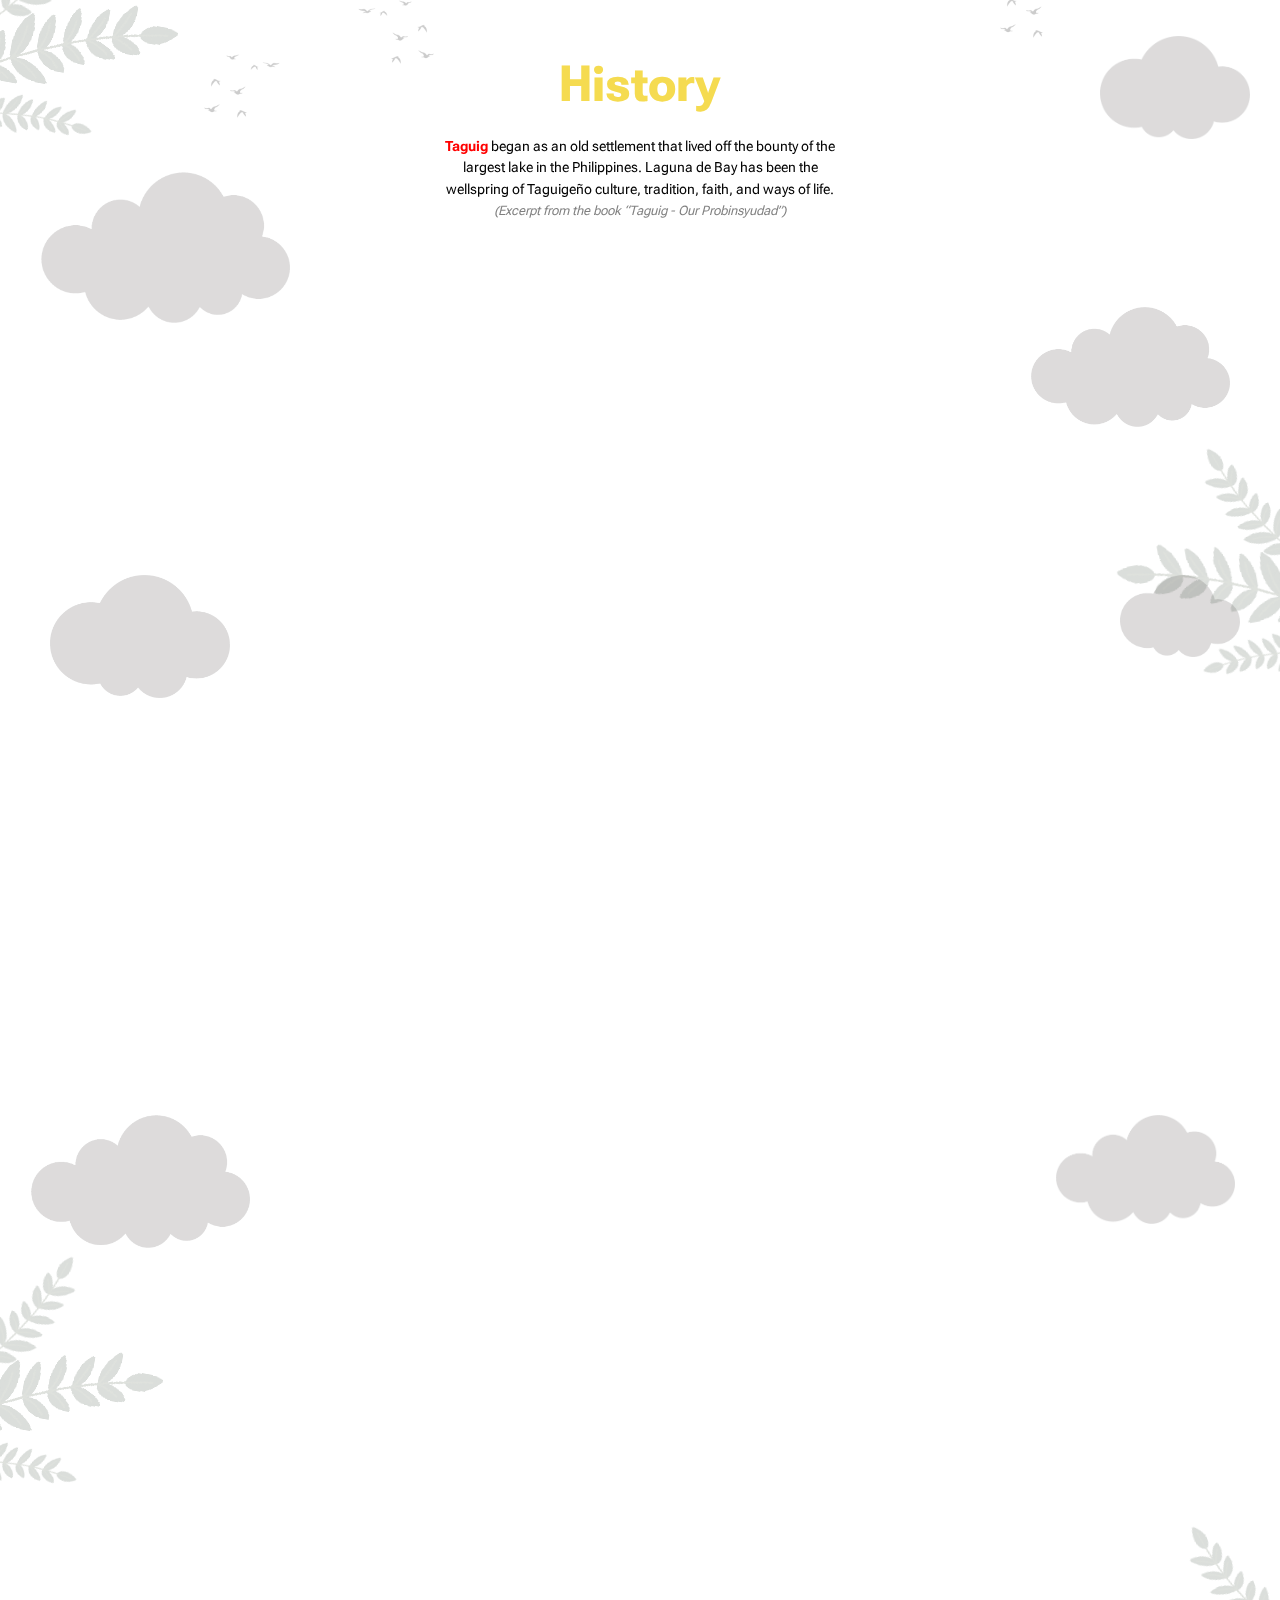
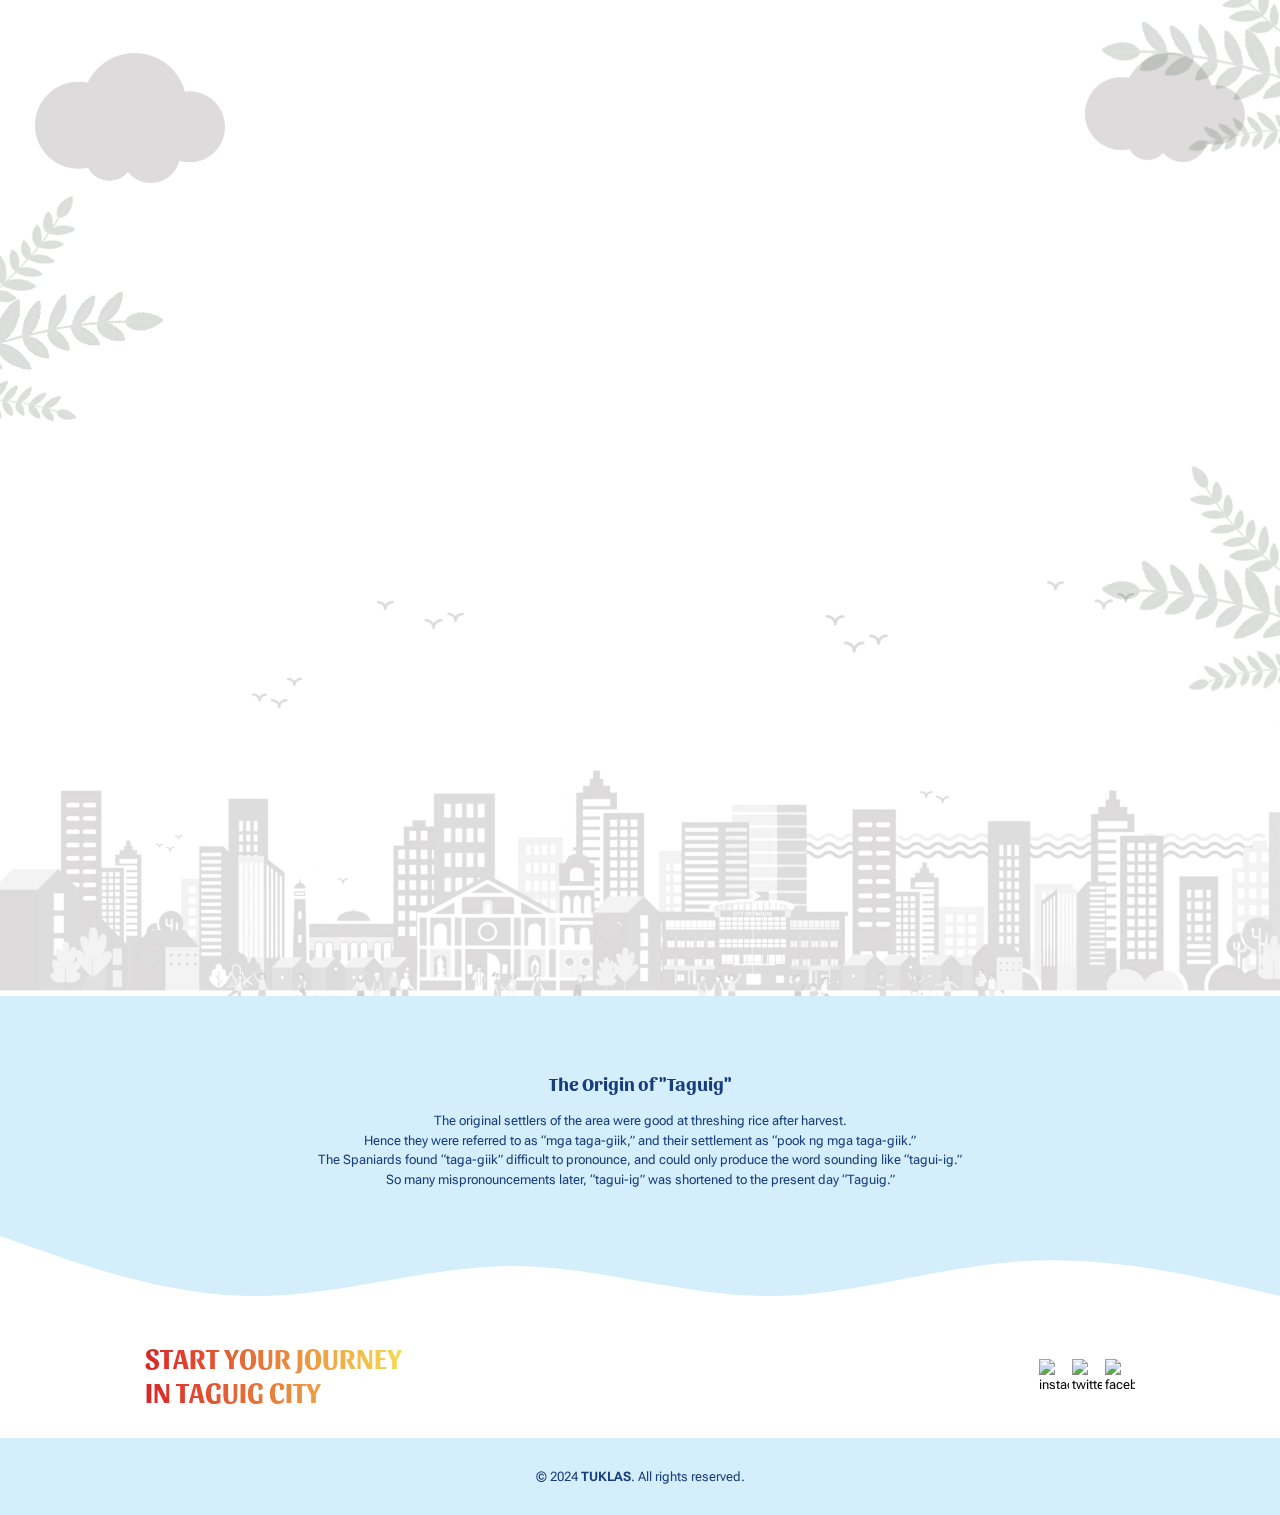
==== commit ced3499f: "Add files via upload" ====
--- a/index.html
+++ b/index.html
@@ -18,7 +18,7 @@
         <header>
           <nav>
             <div class="logo">
-              <a href="#"><h1>TUKLAS</h1></a>
+              <h1>TUKLAS</h1>
             </div>
             <div class="explore-burger">
               <a href="./app/app.html"
@@ -69,7 +69,7 @@
           world-class establishments, prestigious universities, and commercial
           hubs that have contributed to the growth of the nation's economy.
         </p>
-        <button id="learn-more-btn">Learn More</button>
+        <button>Learn More</button>
       </div>
       <div class="about-images">
         <img src="./resources/images/about-1.png" />
@@ -508,7 +508,7 @@
     </section>
     <section class="origin container">
       <div class="origin-content">
-        <h2>The Origin of ‎  "Taguig"</h2>
+        <h2>The Origin of "Taguig"</h2>
         <p>
           The original settlers of the area were good at threshing rice after
           harvest. <br />Hence they were referred to as “mga taga-giik,” and
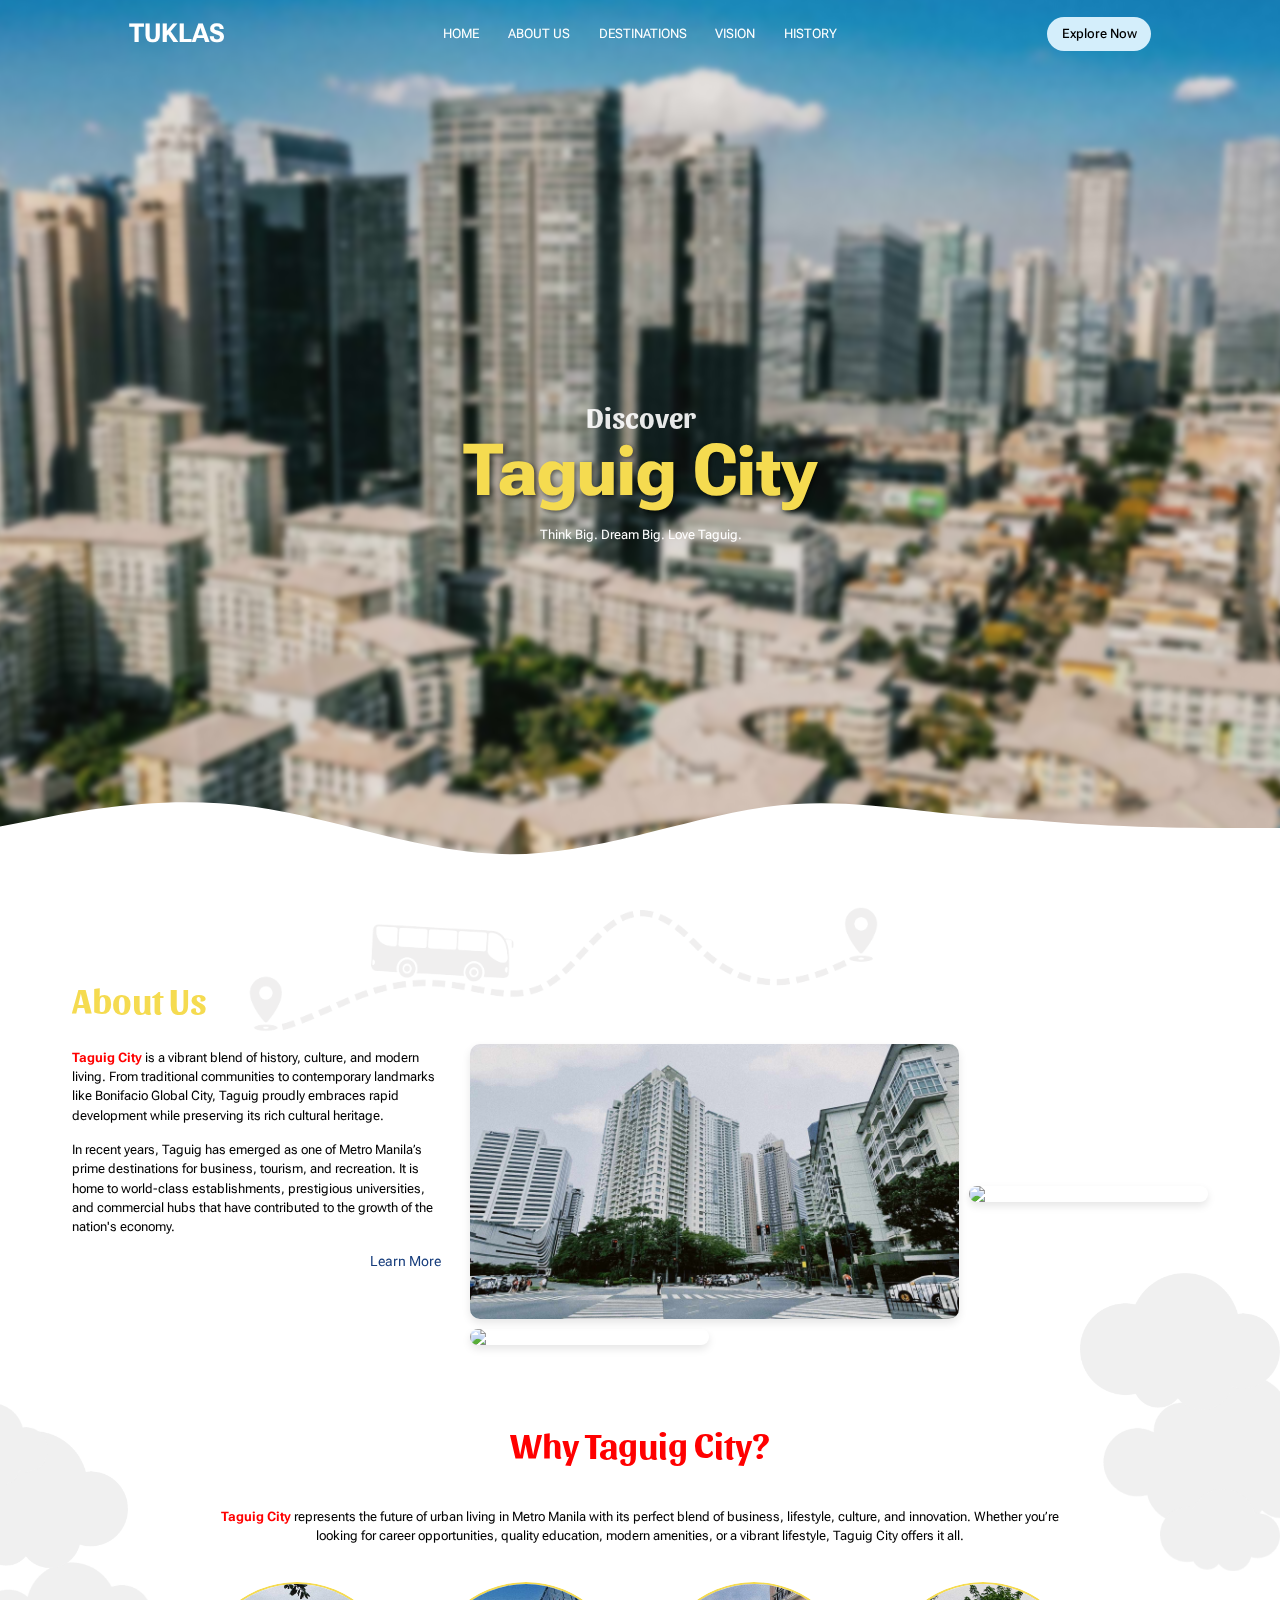
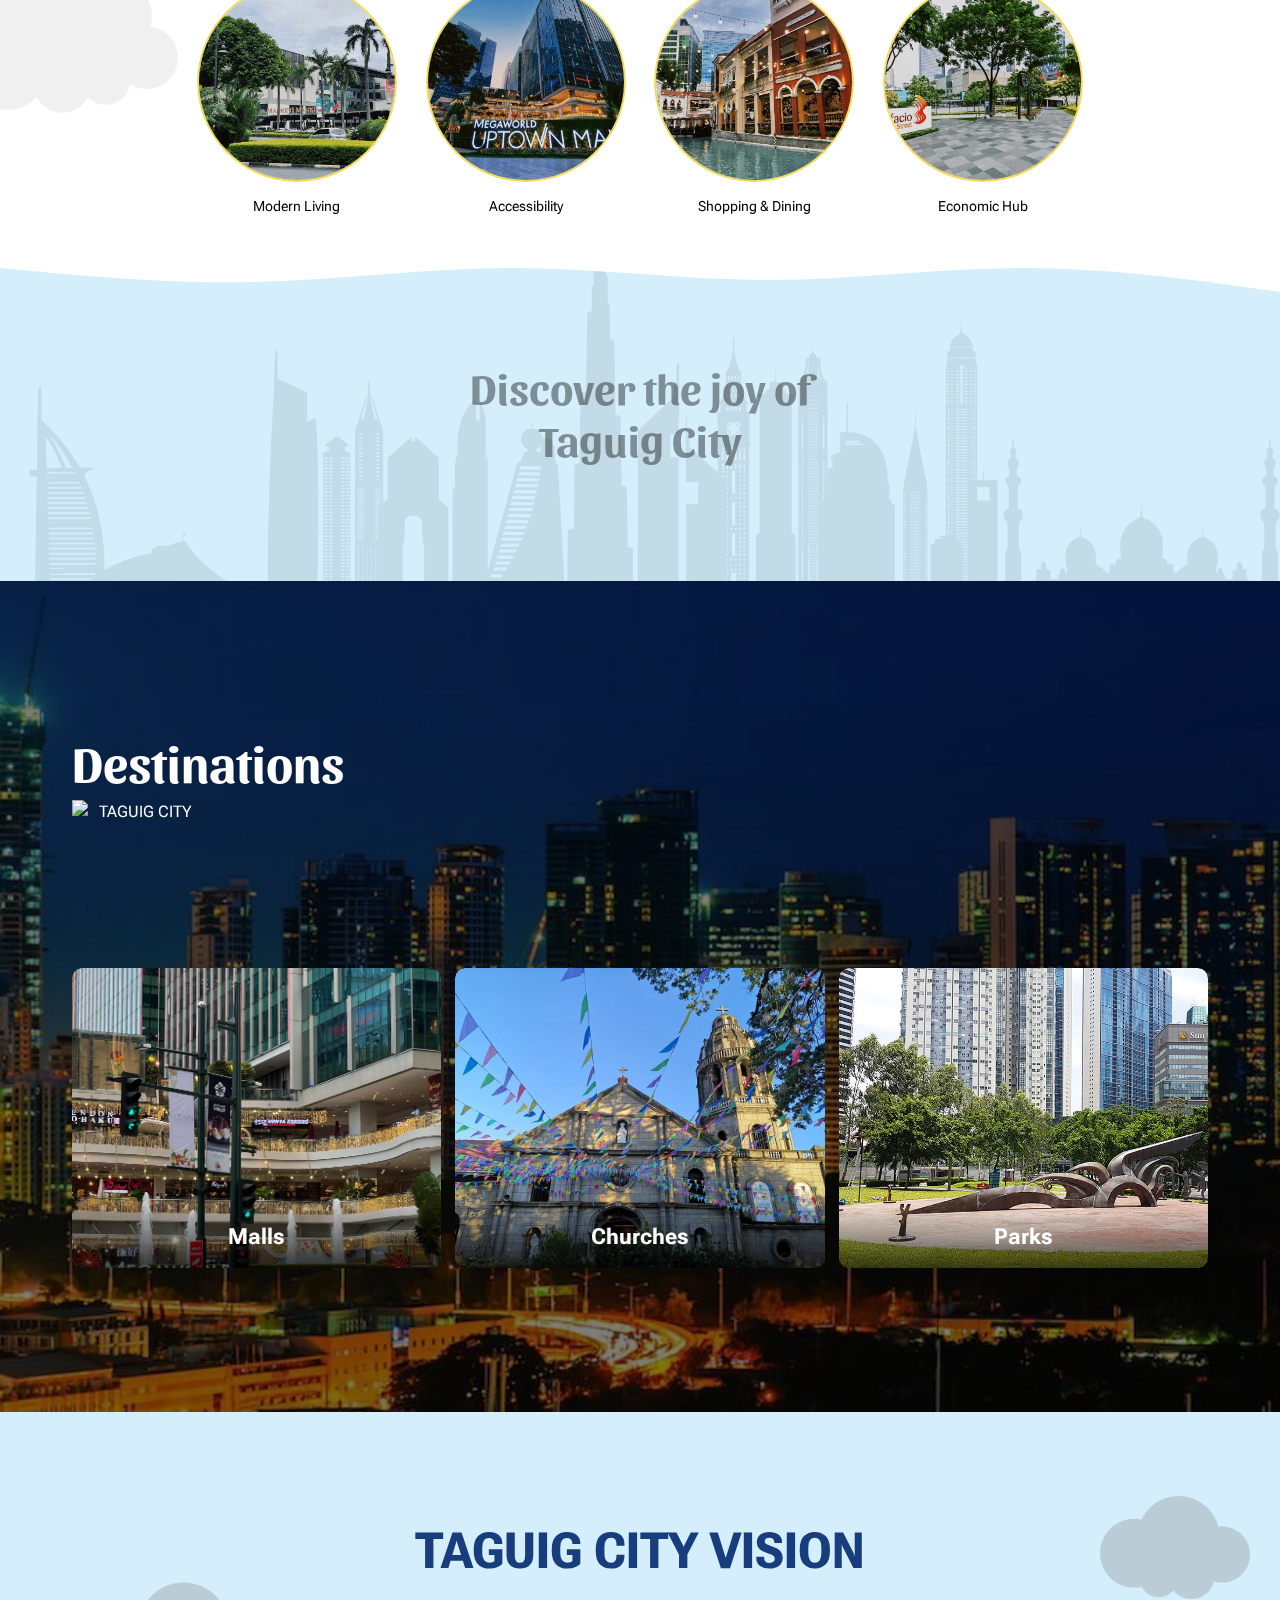
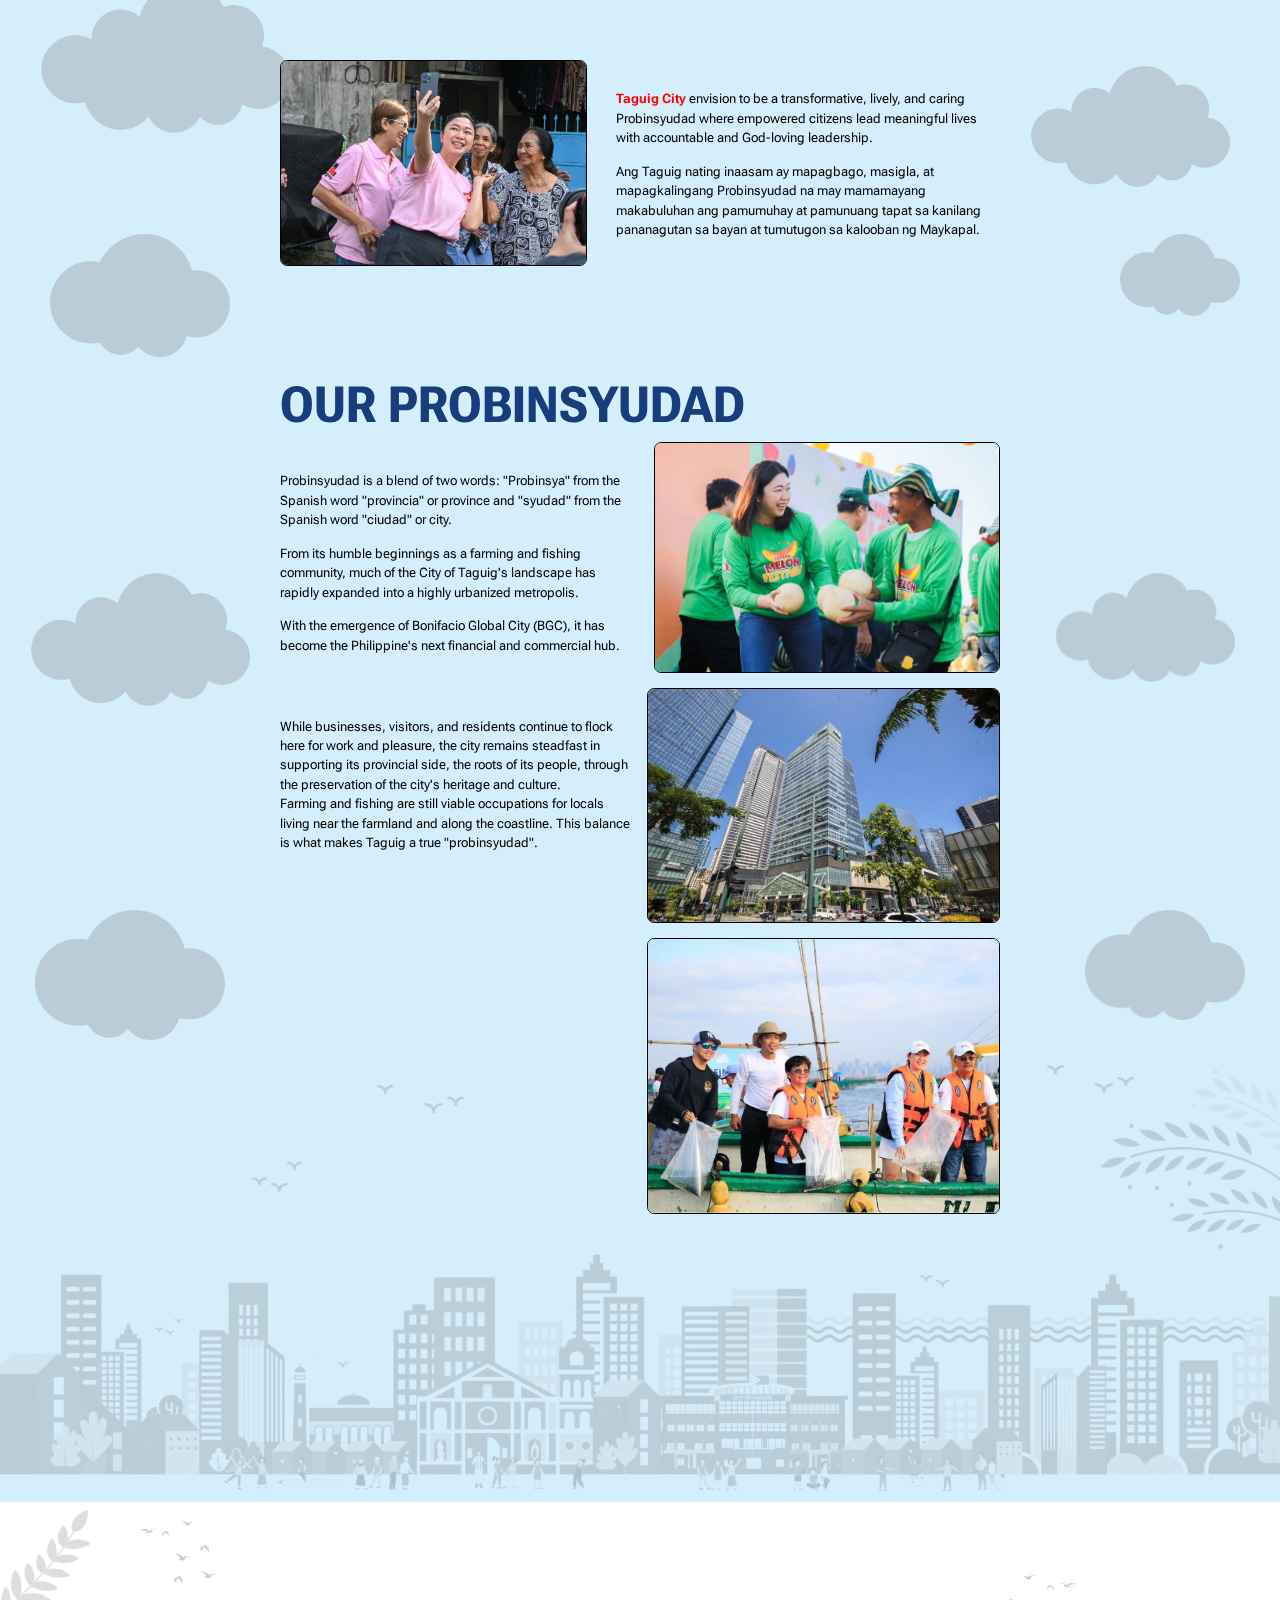
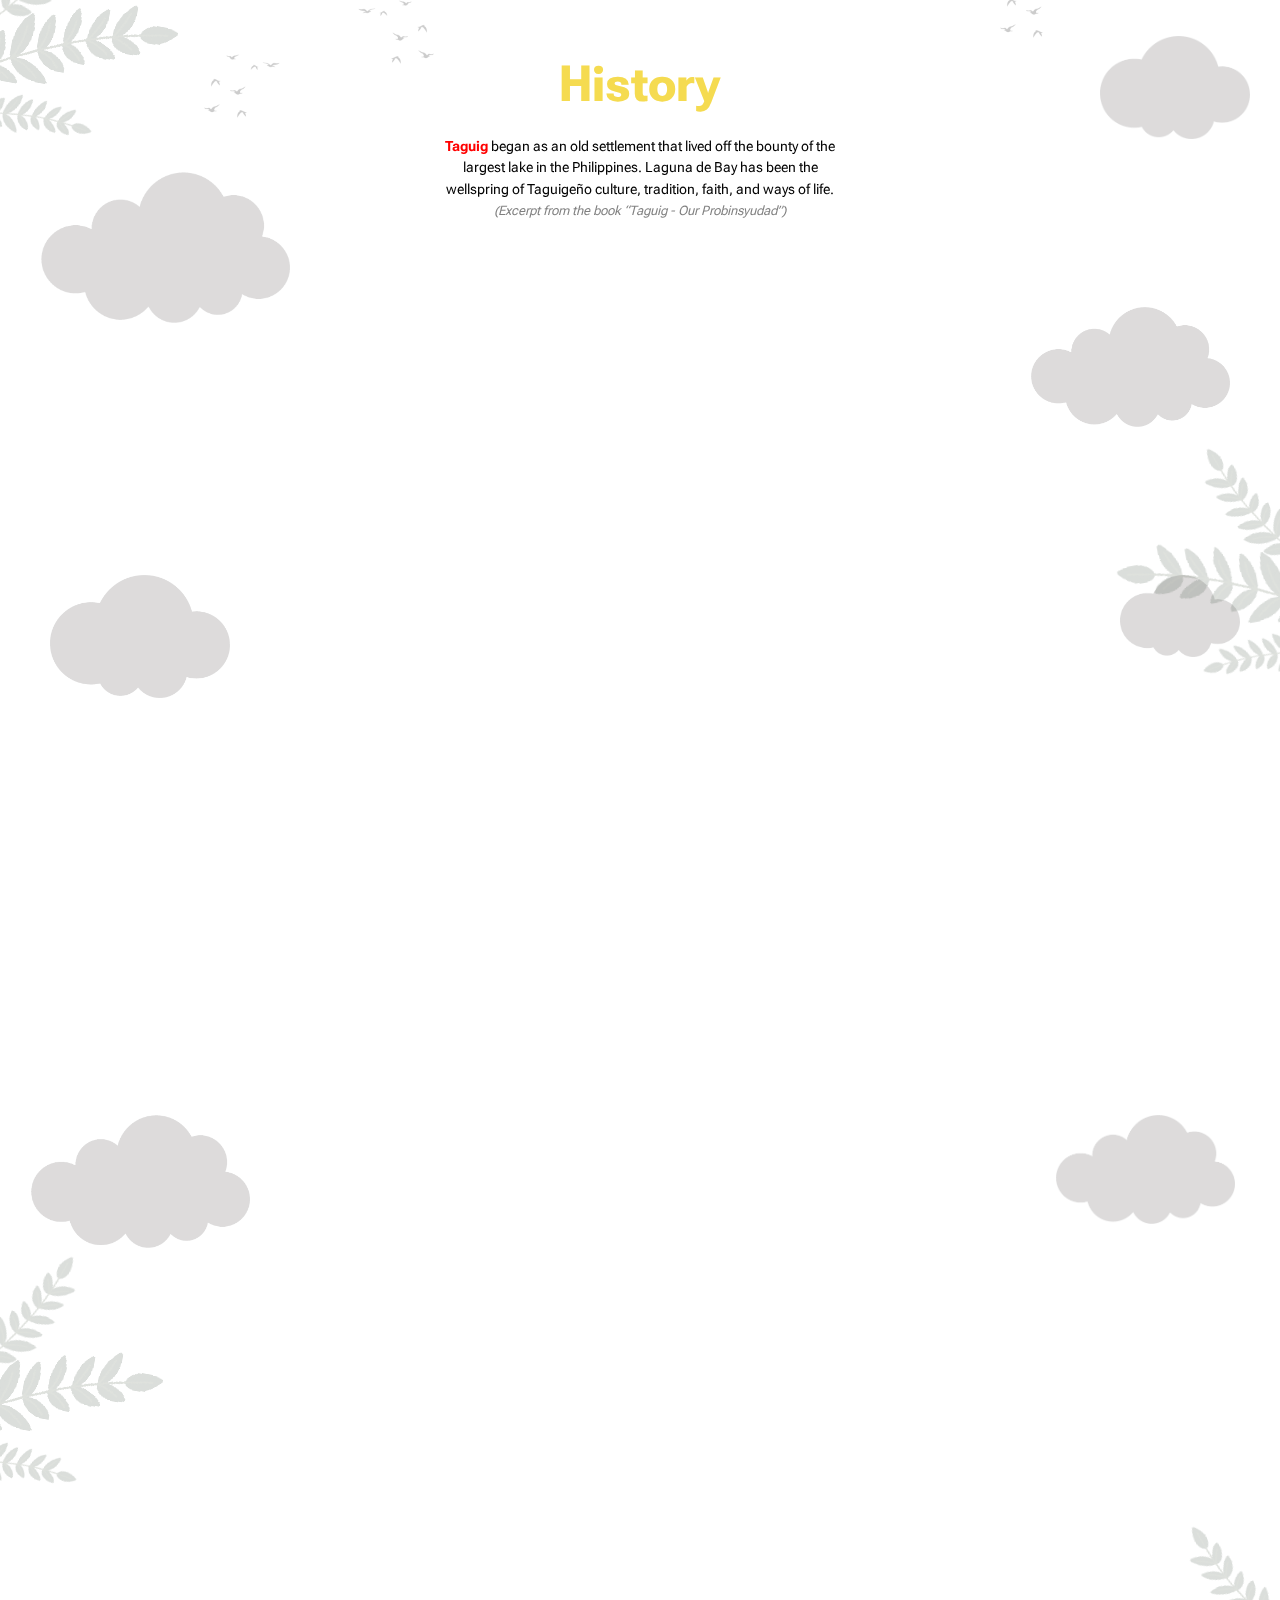
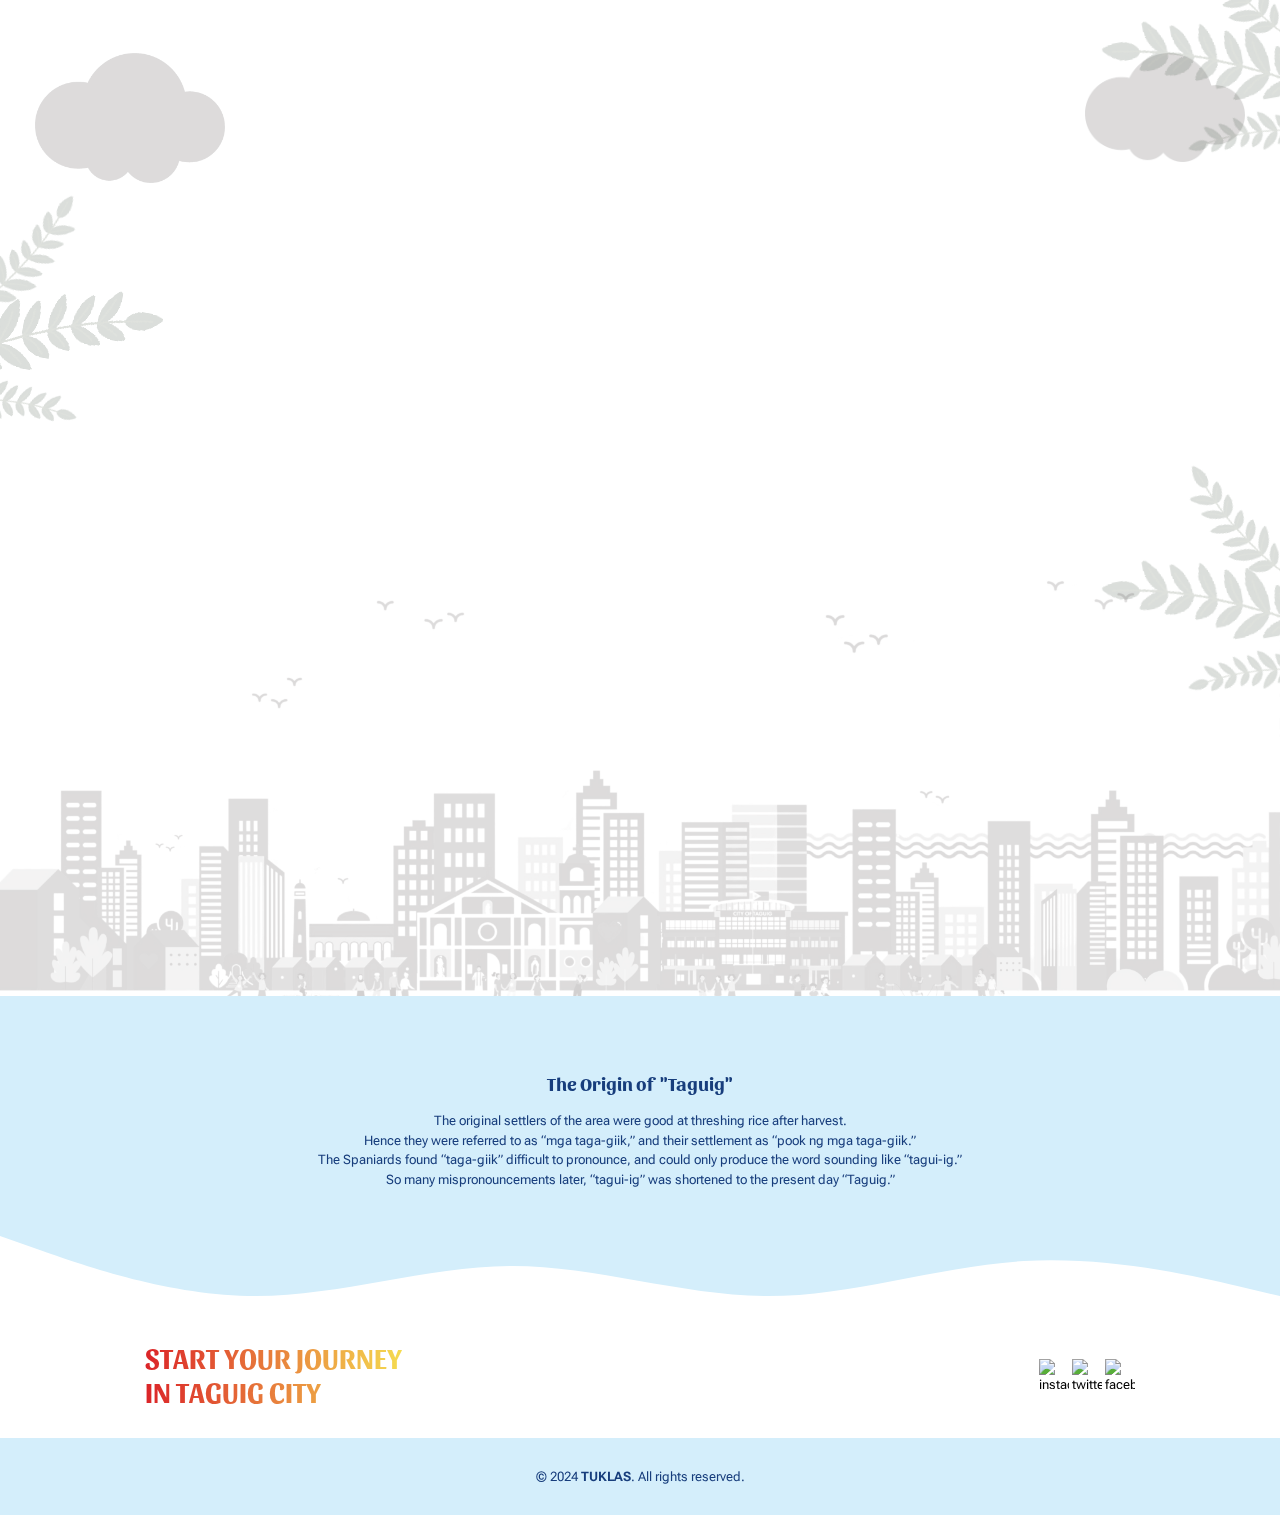
==== commit 6af032d3: "Update index.html" ====
--- a/index.html
+++ b/index.html
@@ -69,7 +69,7 @@
           world-class establishments, prestigious universities, and commercial
           hubs that have contributed to the growth of the nation's economy.
         </p>
-        <button>Learn More</button>
+        <button id="learn-more-btn">Learn More</button>
       </div>
       <div class="about-images">
         <img src="./resources/images/about-1.png" />
@@ -508,7 +508,7 @@
     </section>
     <section class="origin container">
       <div class="origin-content">
-        <h2>The Origin of "Taguig"</h2>
+        <h2>The Origin of ‎  "Taguig"</h2>
         <p>
           The original settlers of the area were good at threshing rice after
           harvest. <br />Hence they were referred to as “mga taga-giik,” and
--- a/resources/css/style.css
+++ b/resources/css/style.css
@@ -20,6 +20,9 @@
   --color-yellow: #f5db50;
 }
 
+html {
+  overflow-x: hidden;
+}
 *,
 *::before,
 *::after {
@@ -27,10 +30,7 @@
   margin: 0;
   padding: 0;
 }
-html {
 
-    overflow-x: hidden;
-  }
 html,
 body {
   height: 100%;
@@ -42,7 +42,6 @@
   text-rendering: optimizeLegibility;
   -ms-overflow-style: none; /* IE and Edge */
   scrollbar-width: none; /* Firefox */
-  
 }
 
 img,
@@ -52,7 +51,6 @@
 svg {
   display: block;
   max-width: 100%;
-  
 }
 
 img[src*="vision-1.jpg"],
@@ -128,6 +126,7 @@
 header,
 .container {
   padding: 0 1rem; /* Default padding */
+  /* overflow-x: hidden; */
 }
 
 /* Small devices (landscape phones, 576px and up) */
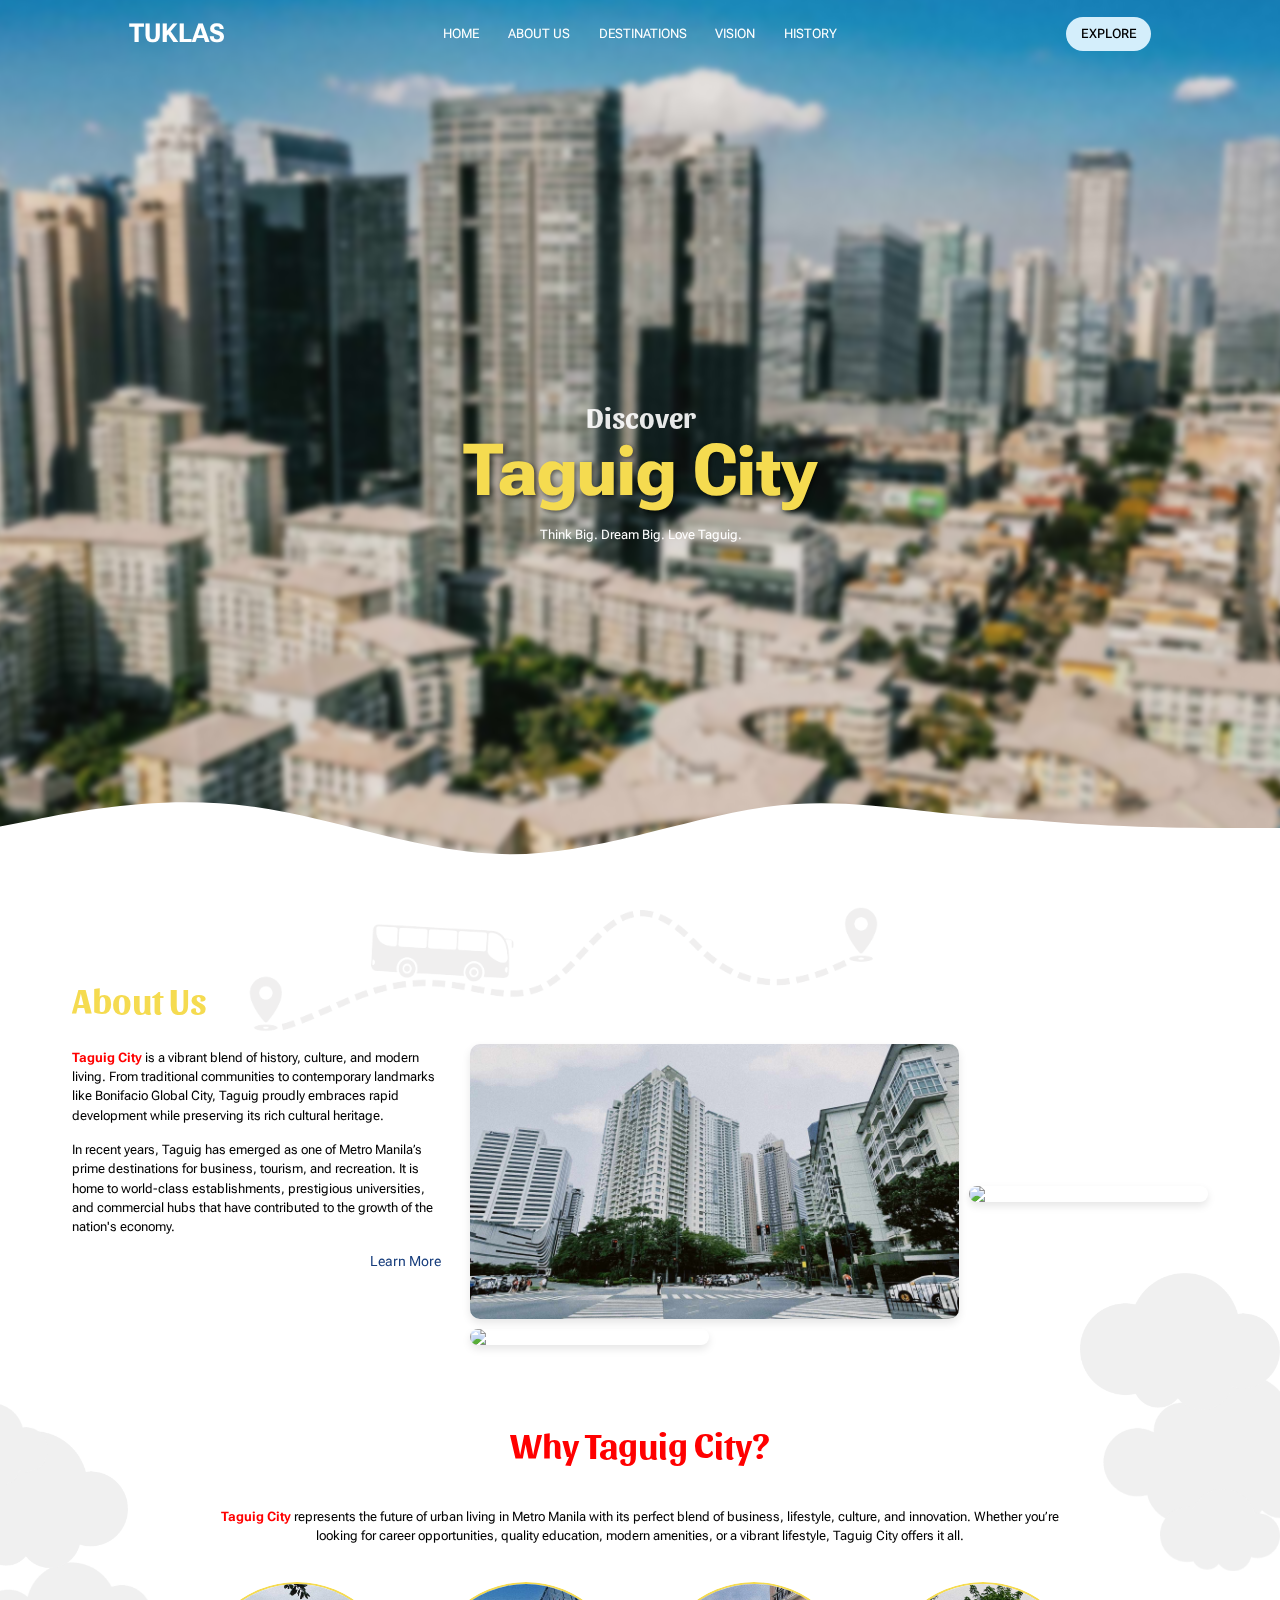
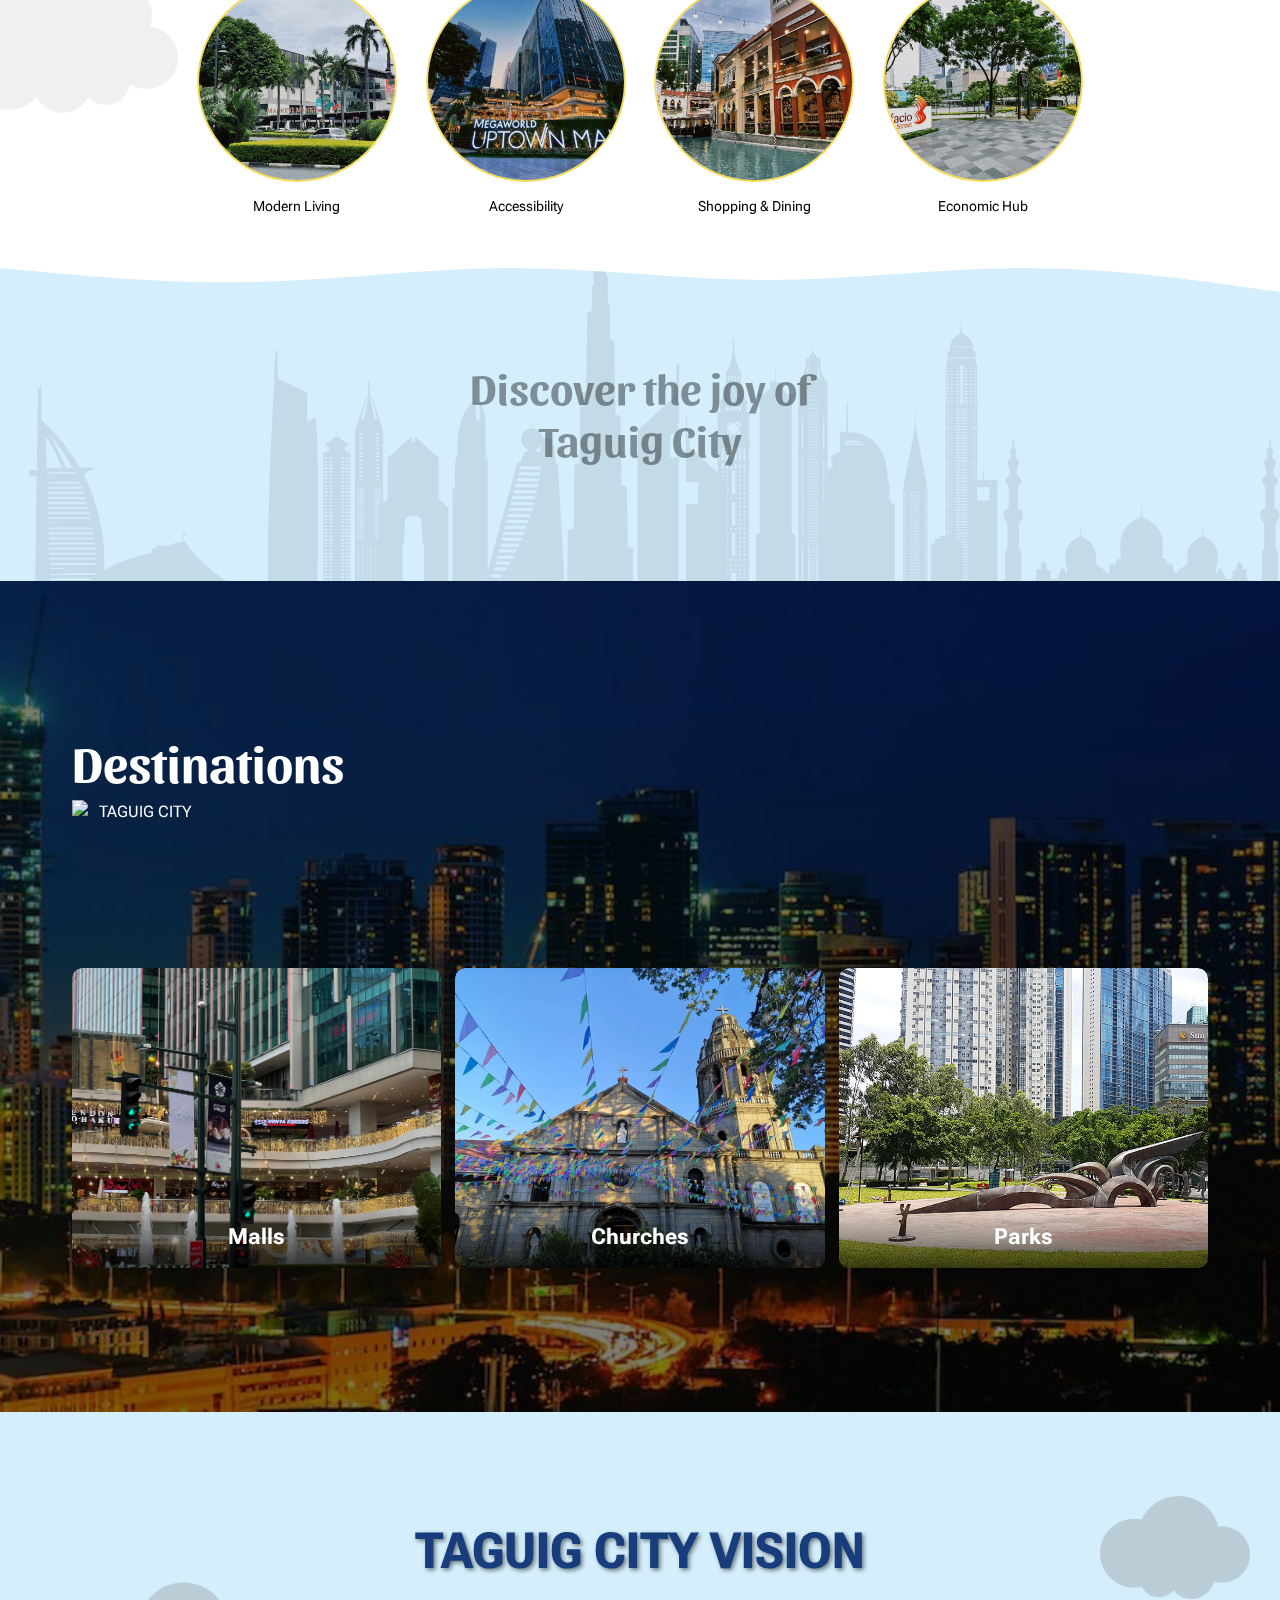
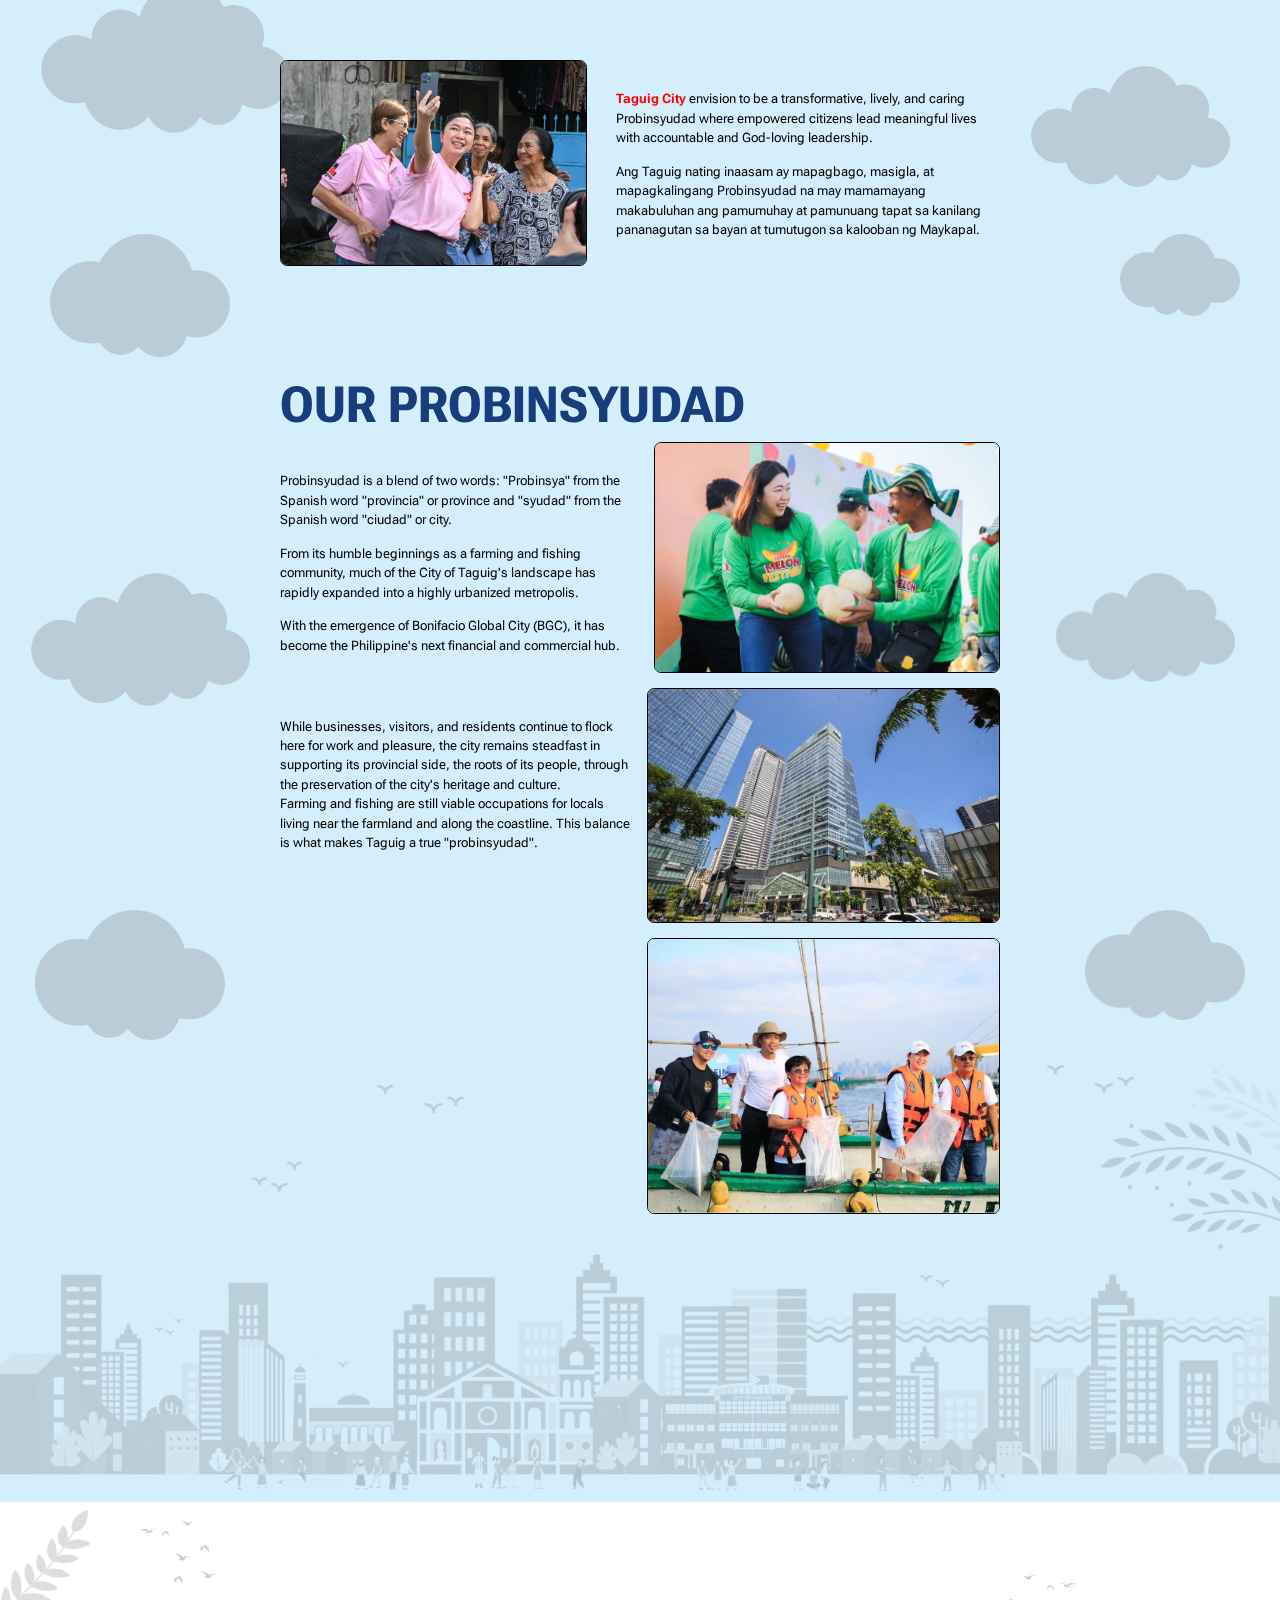
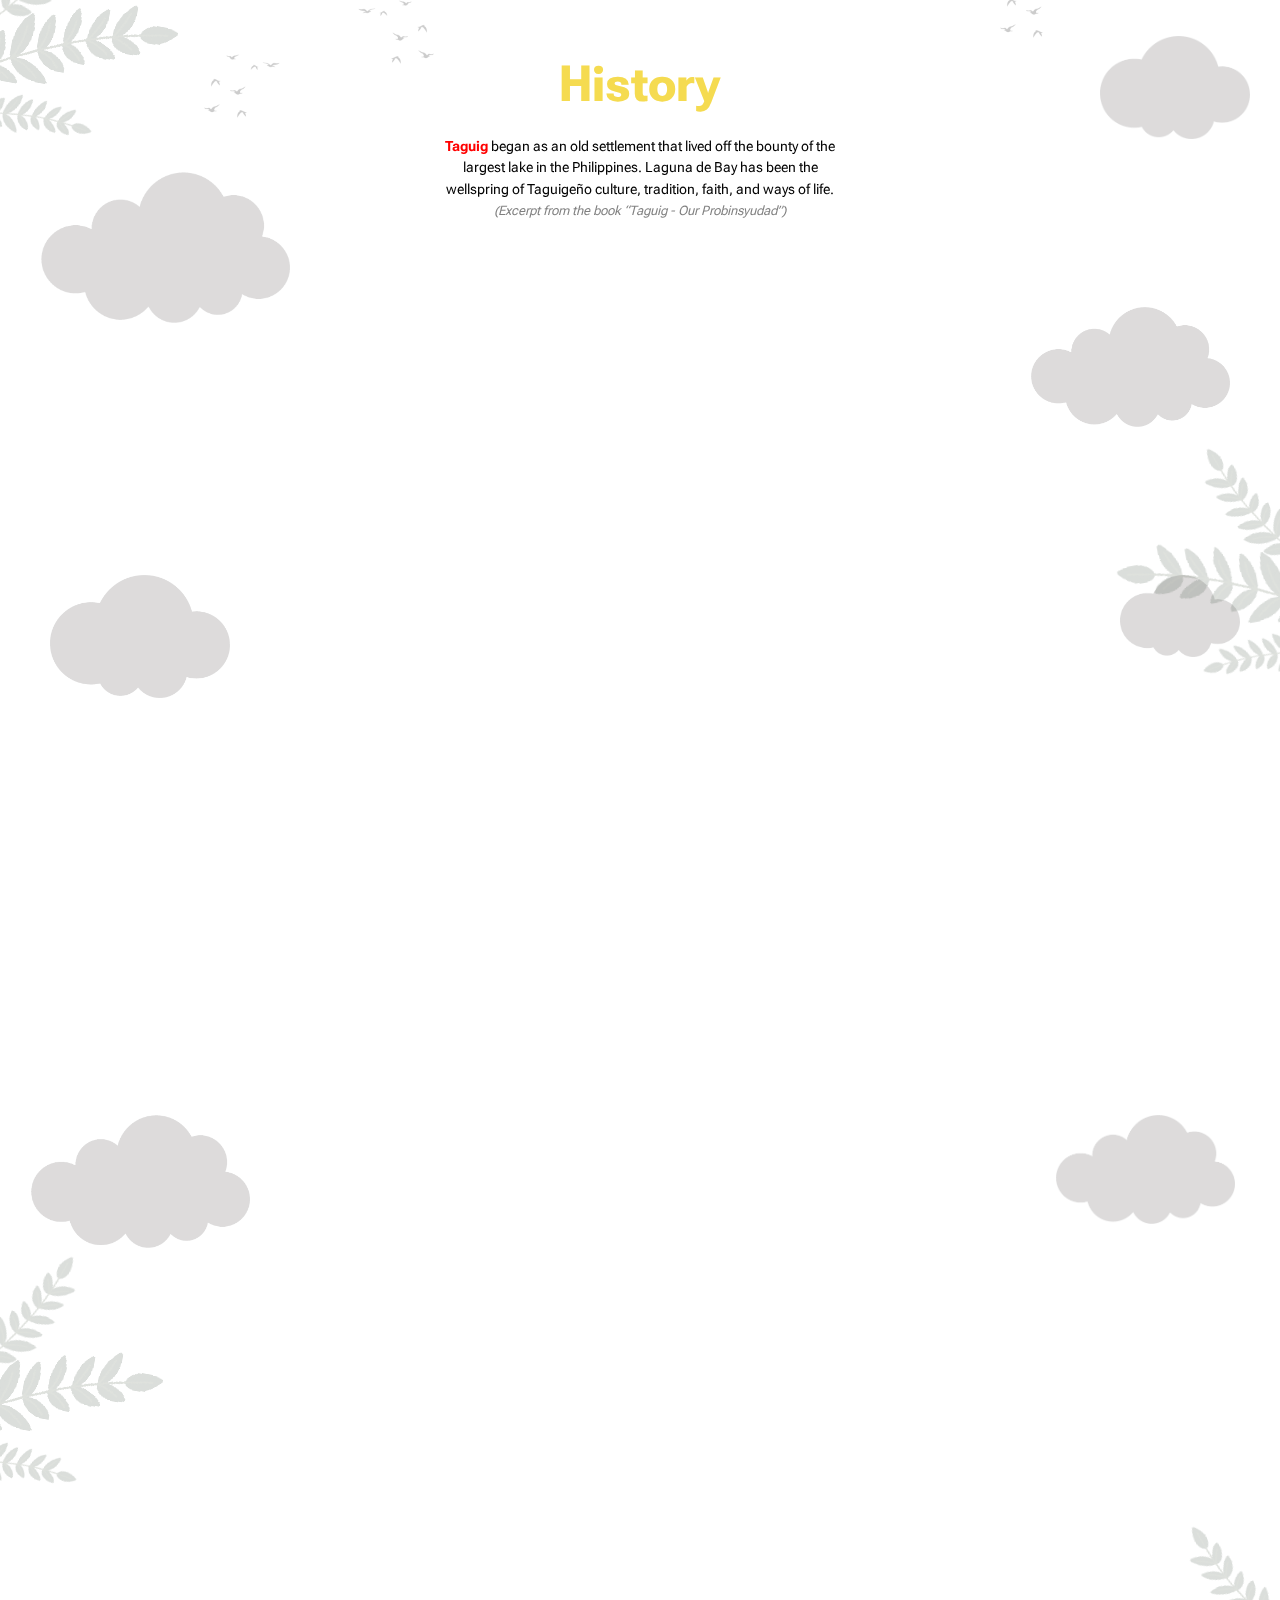
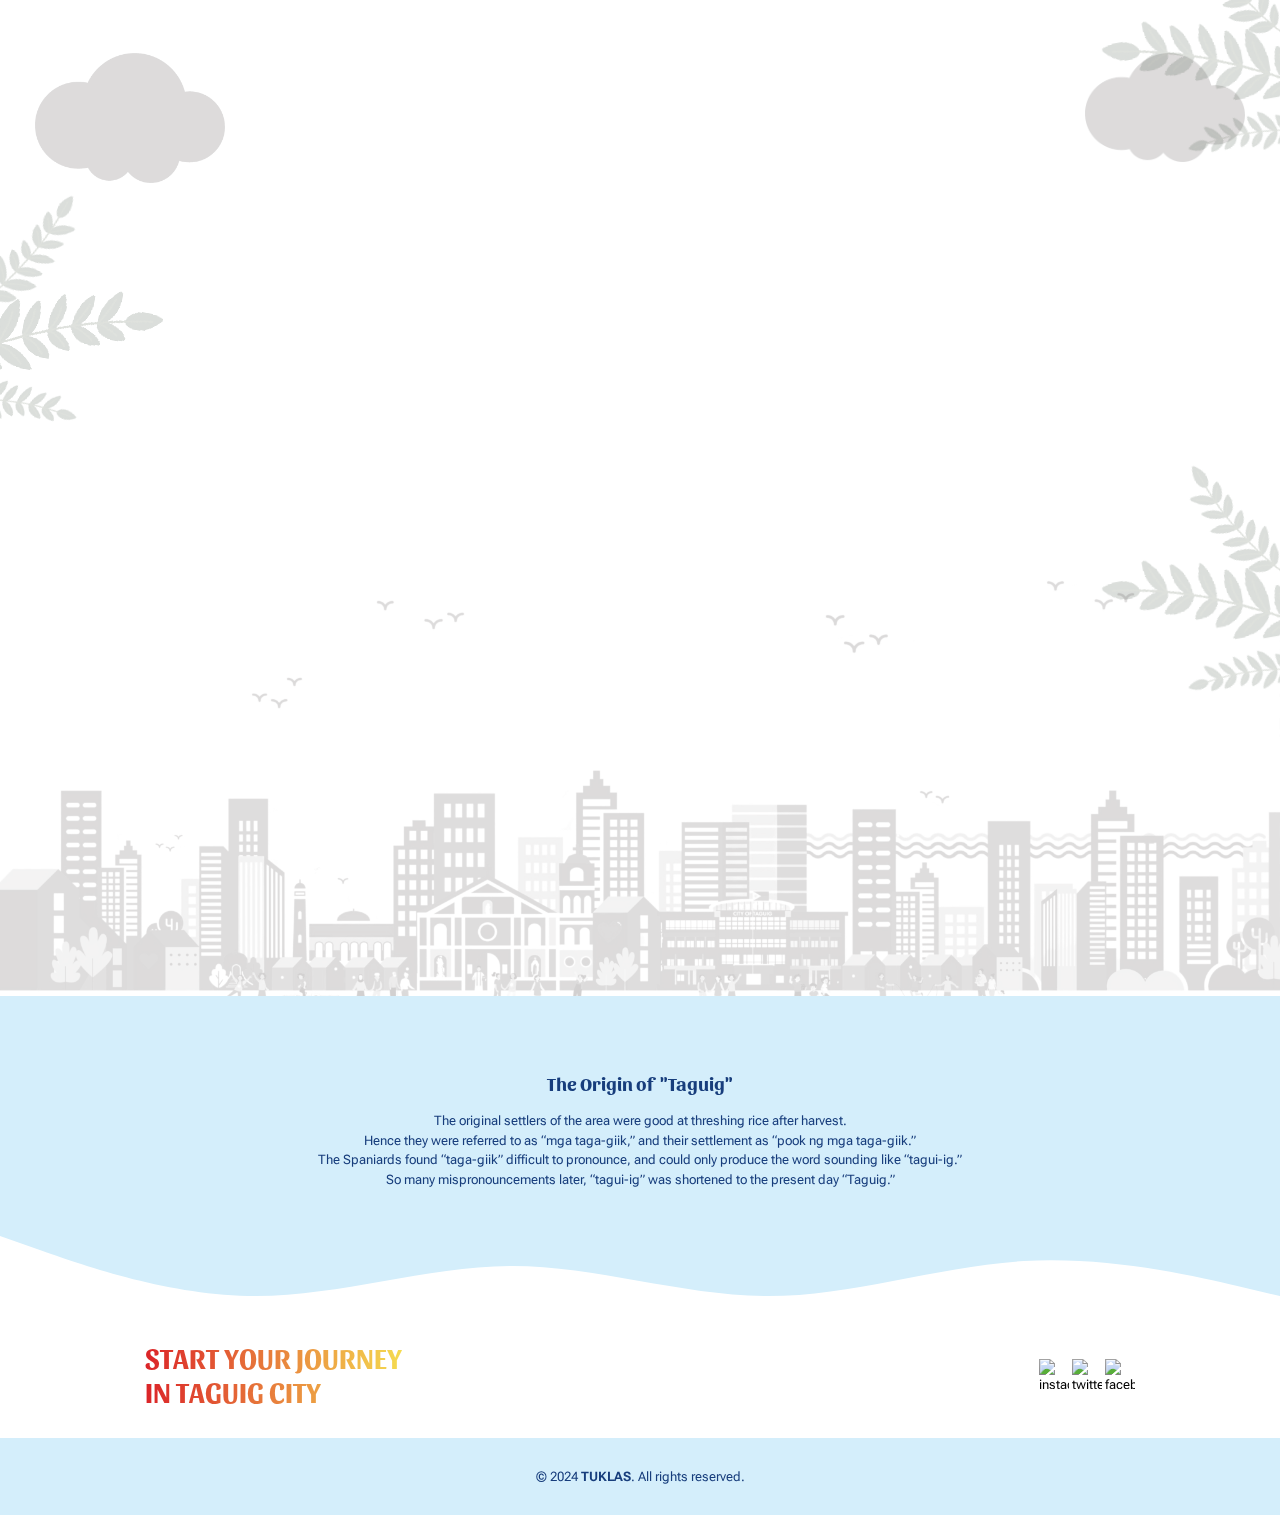
==== commit d2028f1a: "Update index.html" ====
--- a/index.html
+++ b/index.html
@@ -22,7 +22,7 @@
             </div>
             <div class="explore-burger">
               <a href="./app/app.html"
-                ><button class="explore-btn">Explore Now</button></a
+                ><button class="explore-btn">EXPLORE</button></a
               >
               <div class="hamburger">
                 <div class="bar"></div>
@@ -38,7 +38,7 @@
               <li><a href="#">HISTORY</a></li>
             </ul>
             <a href="./app/app.html"
-              ><button class="explore-btn">Explore Now</button></a
+              ><button class="explore-btn">EXPLORE</button></a
             >
           </nav>
         </header>
